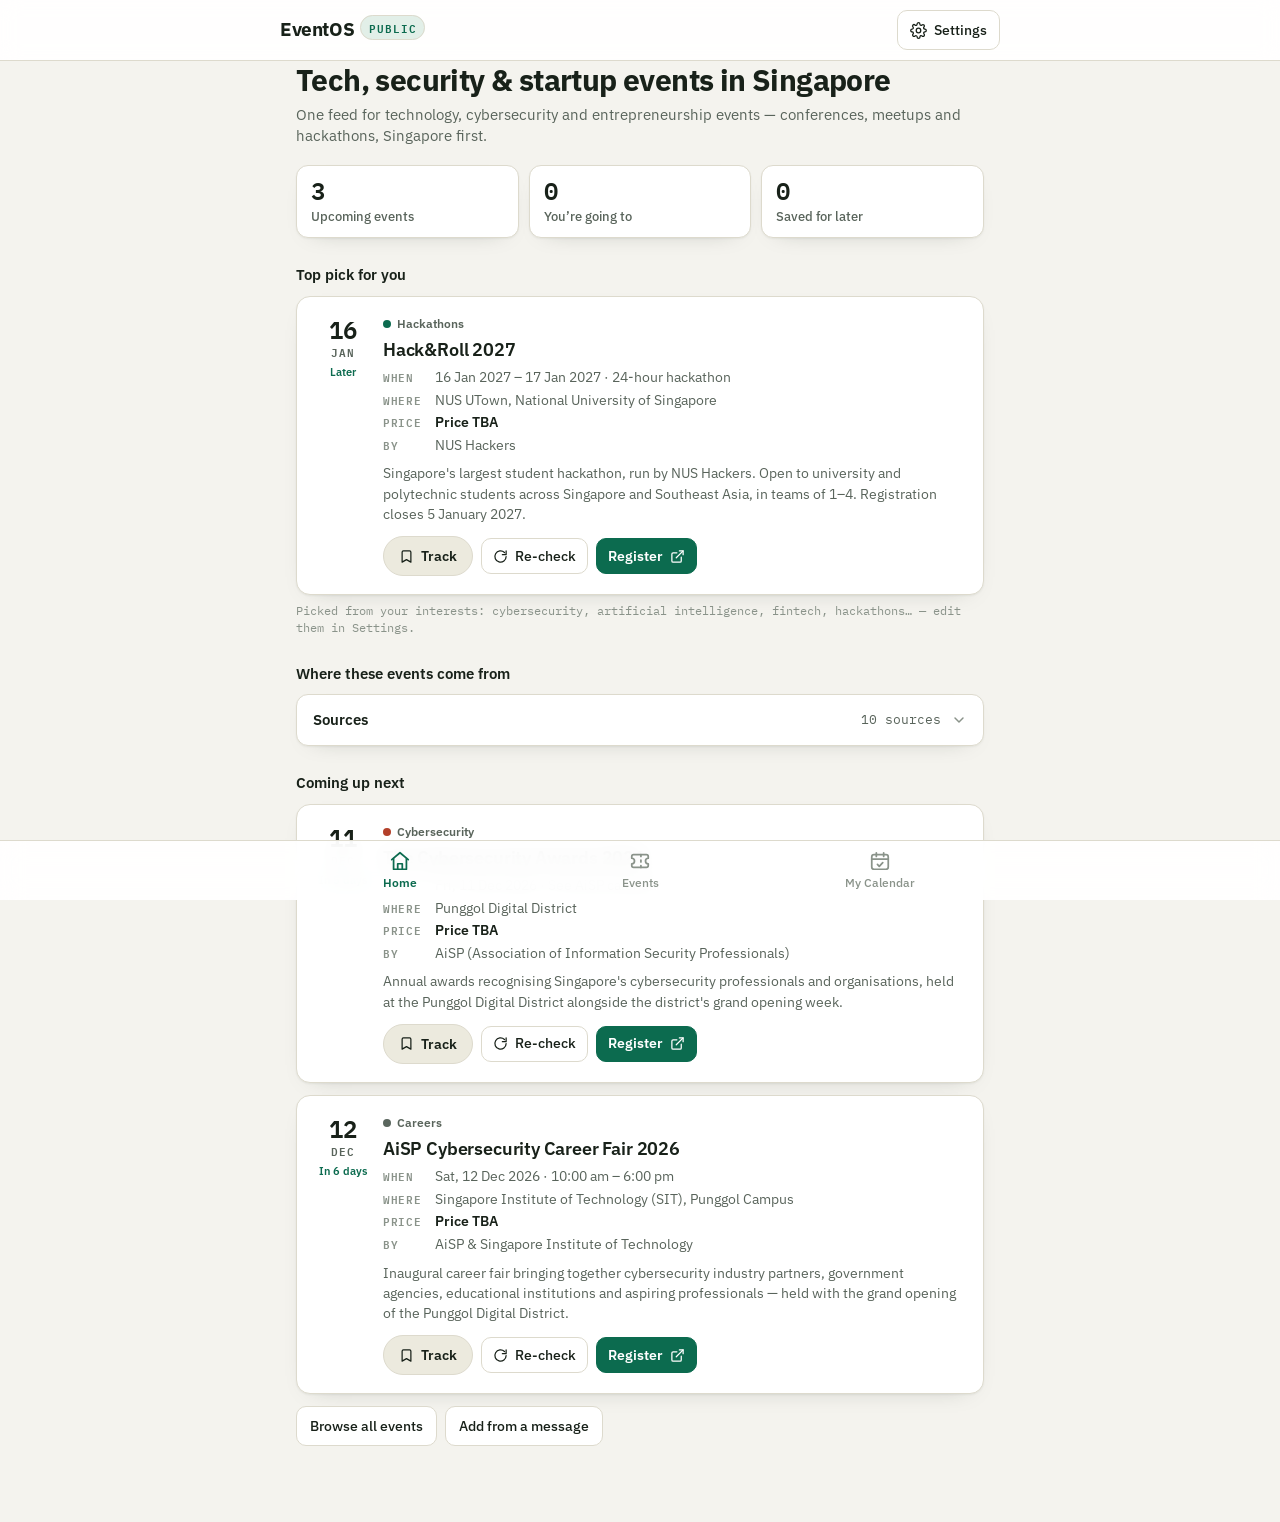
==== feed.html @ 9c5cc48b "Add public EventOS tool (feed.html) and link it from the landing page" ====
<!doctype html>
<html lang="en">
  <head>
    <meta charset="utf-8" />
    <meta name="viewport" content="width=device-width, initial-scale=1, viewport-fit=cover" />
    <meta name="color-scheme" content="light dark" />
    <link rel="icon" href="data:," />
    <title>EventOS Public</title>
    <link rel="preconnect" href="https://fonts.googleapis.com" />
    <link rel="preconnect" href="https://fonts.gstatic.com" crossorigin />
    <link href="https://fonts.googleapis.com/css2?family=IBM+Plex+Mono:wght@400;500;600&family=IBM+Plex+Sans:wght@400;500;600;700&display=swap" rel="stylesheet" />
    <style>
      :root {
        --bg: #f4f3ee;
        --surface: #ffffff;
        --surface-2: #eceade;
        --ink: #182119;
        --ink-2: #59645b;
        --ink-3: #8a938a;
        --line: #dddacd;
        --accent: #0c6b4f;
        --accent-strong: #09573f;
        --accent-soft: #e2efe8;
        --warn: #a03a24;
        --warn-soft: #f9e9e3;
        --ok: #0c6b4f;
        --shadow: 0 1px 2px rgba(24, 33, 25, 0.05), 0 8px 24px -18px rgba(24, 33, 25, 0.35);
        --nav-bg: rgba(255, 255, 255, 0.92);
        --cat-cyber: #b3402a;
        --cat-tech: #2e6482;
        --cat-fintech: #7a5c14;
        --cat-ai: #177e70;
        --cat-ent: #b45f06;
        --cat-hack: #0c6b4f;
        --cat-careers: #5a665e;
      }
      @media (prefers-color-scheme: dark) {
        :root {
          --bg: #0f130f;
          --surface: #171c17;
          --surface-2: #20261f;
          --ink: #e9ede6;
          --ink-2: #a4aea2;
          --ink-3: #77816f;
          --line: #2b332a;
          --accent: #3ec48f;
          --accent-strong: #63d3a5;
          --accent-soft: #173327;
          --warn: #e08a6d;
          --warn-soft: #38231b;
          --ok: #3ec48f;
          --shadow: 0 1px 2px rgba(0, 0, 0, 0.4), 0 8px 24px -18px rgba(0, 0, 0, 0.8);
          --nav-bg: rgba(18, 22, 18, 0.92);
          --cat-cyber: #e08a6d;
          --cat-tech: #7fb3cc;
          --cat-fintech: #d3ab4e;
          --cat-ai: #5cc4b2;
          --cat-ent: #e29a4e;
          --cat-hack: #3ec48f;
          --cat-careers: #a4aea2;
        }
      }
      * { box-sizing: border-box; }
      html { -webkit-text-size-adjust: 100%; scroll-padding-top: 76px; scroll-padding-bottom: 110px; }
      body {
        margin: 0;
        background: var(--bg);
        color: var(--ink);
        font-family: "IBM Plex Sans", -apple-system, BlinkMacSystemFont, "Segoe UI", sans-serif;
        font-size: 16px;
        line-height: 1.45;
        padding-bottom: calc(76px + env(safe-area-inset-bottom));
      }
      button { font: inherit; color: inherit; }
      a { color: var(--accent); }
      :focus-visible { outline: 2px solid var(--accent); outline-offset: 2px; border-radius: 4px; }

      .wrap { max-width: 720px; margin: 0 auto; padding: 0 16px; }

      /* ---------- Header ---------- */
      header.topbar {
        position: sticky; top: 0; z-index: 40;
        background: var(--nav-bg);
        backdrop-filter: blur(10px); -webkit-backdrop-filter: blur(10px);
        border-bottom: 1px solid var(--line);
      }
      .topbar-in { display: flex; align-items: center; gap: 10px; padding: 10px 0; }
      .brand { font-weight: 700; font-size: 19px; letter-spacing: -0.02em; }
      .brand .pub {
        font-family: "IBM Plex Mono", monospace; font-size: 10.5px; font-weight: 600;
        text-transform: uppercase; letter-spacing: 0.08em;
        color: var(--accent); background: var(--accent-soft);
        border: 1px solid var(--line); border-radius: 999px; padding: 2px 8px;
        vertical-align: 3px; margin-left: 6px;
      }
      .topbar .spacer { flex: 1; }
      .icon-btn {
        display: inline-flex; align-items: center; gap: 7px;
        background: var(--surface); border: 1px solid var(--line); border-radius: 10px;
        padding: 8px 12px; font-size: 14px; font-weight: 500; cursor: pointer; min-height: 40px;
      }
      .icon-btn svg { width: 17px; height: 17px; flex: none; }
      .icon-btn:active { background: var(--surface-2); }

      /* ---------- Views ---------- */
      main { padding-top: 18px; }
      .view { display: none; }
      .view.active { display: block; }
      h1.page-title { font-size: 26px; line-height: 1.15; letter-spacing: -0.02em; margin: 2px 0 6px; font-weight: 700; }
      .lede { color: var(--ink-2); margin: 0 0 18px; font-size: 15px; }
      h2.section-title { font-size: 15px; font-weight: 600; margin: 26px 0 10px; display: flex; align-items: baseline; gap: 8px; }
      h2.section-title .count { font-family: "IBM Plex Mono", monospace; font-size: 12px; color: var(--ink-3); font-weight: 500; }
      .snapshot-note { font-family: "IBM Plex Mono", monospace; font-size: 11.5px; color: var(--ink-3); }

      /* ---------- Stat row ---------- */
      .stats { display: grid; grid-template-columns: repeat(3, 1fr); gap: 10px; margin: 14px 0 4px; }
      .stat {
        background: var(--surface); border: 1px solid var(--line); border-radius: 12px;
        padding: 12px 14px; text-align: left; cursor: pointer; box-shadow: var(--shadow);
      }
      .stat .n { font-family: "IBM Plex Mono", monospace; font-size: 24px; font-weight: 600; line-height: 1; }
      .stat .l { font-size: 12.5px; color: var(--ink-2); margin-top: 5px; font-weight: 500; }
      .stat:active { background: var(--surface-2); }

      /* ---------- Sources bubble ---------- */
      .sources-card { background: var(--surface); border: 1px solid var(--line); border-radius: 12px; box-shadow: var(--shadow); overflow: hidden; }
      .sources-head {
        width: 100%; display: flex; align-items: center; gap: 10px; text-align: left;
        background: none; border: 0; padding: 14px 16px; cursor: pointer; min-height: 48px;
      }
      .sources-head .t { font-weight: 600; font-size: 15px; }
      .sources-head .s { color: var(--ink-2); font-size: 13px; margin-left: auto; font-family: "IBM Plex Mono", monospace; }
      .sources-head .chev { transition: transform 0.18s ease; color: var(--ink-3); display: inline-flex; }
      .sources-head .chev svg { width: 16px; height: 16px; }
      .sources-card.open .sources-head .chev { transform: rotate(180deg); }
      .sources-body { display: none; border-top: 1px solid var(--line); padding: 6px 16px 14px; }
      .sources-card.open .sources-body { display: block; }
      .source-row { display: flex; justify-content: space-between; gap: 12px; padding: 9px 0; border-bottom: 1px dashed var(--line); font-size: 14.5px; }
      .source-row:last-child { border-bottom: 0; }
      .source-row .what { color: var(--ink-2); font-size: 13px; text-align: right; }
      .source-row a { font-weight: 500; text-decoration: none; }
      .source-row a:hover { text-decoration: underline; }

      /* ---------- Search / filters ---------- */
      .search-box { position: relative; margin: 4px 0 12px; }
      .search-box svg { position: absolute; left: 13px; top: 50%; transform: translateY(-50%); width: 18px; height: 18px; color: var(--ink-3); pointer-events: none; }
      .search-box input {
        width: 100%; padding: 12px 40px 12px 40px; font: inherit; font-size: 16px;
        background: var(--surface); color: var(--ink);
        border: 1px solid var(--line); border-radius: 12px; box-shadow: var(--shadow);
      }
      .search-box input::placeholder { color: var(--ink-3); }
      .search-clear {
        position: absolute; right: 6px; top: 50%; transform: translateY(-50%);
        border: 0; background: var(--surface-2); border-radius: 999px; width: 30px; height: 30px;
        display: none; align-items: center; justify-content: center; cursor: pointer; color: var(--ink-2);
      }
      .search-clear svg { position: static; transform: none; width: 14px; height: 14px; color: inherit; }
      .search-clear.show { display: inline-flex; }

      .chips { display: flex; flex-wrap: wrap; gap: 8px; margin: 0 0 14px; }
      .chip {
        border: 1px solid var(--line); background: var(--surface); color: var(--ink-2);
        border-radius: 999px; padding: 7px 13px; font-size: 13.5px; font-weight: 500;
        cursor: pointer; min-height: 36px; display: inline-flex; align-items: center; gap: 7px;
      }
      .chip .dot { width: 8px; height: 8px; border-radius: 999px; background: var(--ink-3); flex: none; }
      .chip[aria-pressed="true"] { background: var(--ink); color: var(--bg); border-color: var(--ink); }
      .chip[aria-pressed="true"] .dot { background: var(--bg); }

      .tabs { display: flex; gap: 2px; background: var(--surface-2); border-radius: 11px; padding: 3px; margin: 0 0 14px; }
      .tabs button {
        flex: 1; border: 0; background: none; border-radius: 8px; padding: 9px 4px;
        font-size: 14px; font-weight: 500; color: var(--ink-2); cursor: pointer; min-height: 40px;
      }
      .tabs button[aria-selected="true"] { background: var(--surface); color: var(--ink); font-weight: 600; box-shadow: var(--shadow); }
      .results-line { font-size: 13.5px; color: var(--ink-2); margin: 0 2px 12px; min-height: 18px; }

      /* ---------- Event cards ---------- */
      .cards { display: flex; flex-direction: column; gap: 12px; }
      .card {
        background: var(--surface); border: 1px solid var(--line); border-radius: 14px;
        box-shadow: var(--shadow); padding: 16px; display: flex; gap: 14px;
      }
      .card.archived { opacity: 0.72; }
      .date-block { flex: none; width: 52px; text-align: center; padding-top: 2px; }
      .date-block .d { font-family: "IBM Plex Mono", monospace; font-size: 24px; font-weight: 600; line-height: 1; }
      .date-block .m { font-family: "IBM Plex Mono", monospace; font-size: 11px; font-weight: 600; text-transform: uppercase; letter-spacing: 0.1em; color: var(--ink-2); margin-top: 3px; }
      .date-block .rel { font-size: 11px; color: var(--accent); font-weight: 600; margin-top: 6px; line-height: 1.25; }
      .card.archived .date-block .rel { color: var(--ink-3); }
      .card-main { flex: 1; min-width: 0; }
      .card-top { display: flex; flex-wrap: wrap; gap: 6px; align-items: center; margin-bottom: 7px; }
      .cat-tag { display: inline-flex; align-items: center; gap: 6px; font-size: 12px; font-weight: 600; color: var(--ink-2); }
      .cat-tag .dot { width: 8px; height: 8px; border-radius: 999px; flex: none; }
      .flag {
        font-family: "IBM Plex Mono", monospace; font-size: 10.5px; font-weight: 600;
        text-transform: uppercase; letter-spacing: 0.06em; border-radius: 999px; padding: 2.5px 8px;
        background: var(--surface-2); color: var(--ink-2); border: 1px solid var(--line);
      }
      .flag.warn { background: var(--warn-soft); color: var(--warn); border-color: transparent; }
      .flag.ok { background: var(--accent-soft); color: var(--accent); border-color: transparent; }
      .card h3 { font-size: 17.5px; line-height: 1.25; margin: 0 0 7px; font-weight: 600; letter-spacing: -0.01em; }
      .meta { display: flex; flex-direction: column; gap: 3px; margin-bottom: 8px; }
      .meta .row { display: flex; gap: 8px; font-size: 13.5px; color: var(--ink-2); align-items: baseline; }
      .meta .k { font-family: "IBM Plex Mono", monospace; font-size: 10.5px; font-weight: 600; text-transform: uppercase; letter-spacing: 0.07em; color: var(--ink-3); flex: none; width: 44px; }
      .meta .price { color: var(--ink); font-weight: 600; }
      .card .desc { font-size: 14px; color: var(--ink-2); margin: 0 0 12px; display: -webkit-box; -webkit-line-clamp: 3; -webkit-box-orient: vertical; overflow: hidden; }
      .card-actions { display: flex; flex-wrap: wrap; gap: 8px; align-items: center; }
      .btn {
        display: inline-flex; align-items: center; gap: 7px; min-height: 40px;
        border-radius: 10px; border: 1px solid var(--line); background: var(--surface);
        padding: 8px 13px; font-size: 14px; font-weight: 500; cursor: pointer; text-decoration: none; color: var(--ink);
      }
      .btn svg { width: 15px; height: 15px; flex: none; }
      .btn:active { background: var(--surface-2); }
      .btn.primary { background: var(--accent); border-color: var(--accent); color: #fff; font-weight: 600; }
      @media (prefers-color-scheme: dark) { .btn.primary { color: #0b1512; } }
      .btn.primary:active { background: var(--accent-strong); }
      .btn.small { min-height: 36px; padding: 6px 11px; font-size: 13.5px; }
      .btn[disabled] { opacity: 0.55; cursor: default; }
      .link-inert { font-size: 13.5px; color: var(--warn); font-weight: 500; display: inline-flex; align-items: center; gap: 6px; min-height: 40px; }
      .check-note { font-size: 12.5px; color: var(--ink-2); margin-top: 9px; display: none; }
      .check-note.show { display: block; }
      .check-note.bad { color: var(--warn); }

      /* Track bubble */
      .track-wrap { position: relative; }
      .track-btn {
        position: relative; overflow: hidden;
        display: inline-flex; align-items: center; gap: 7px; min-height: 40px;
        border-radius: 999px; border: 1px solid var(--line); background: var(--surface-2);
        padding: 8px 15px; font-size: 14px; font-weight: 600; cursor: pointer; color: var(--ink);
        -webkit-user-select: none; user-select: none; -webkit-touch-callout: none; touch-action: manipulation;
      }
      .track-btn .fill { position: absolute; inset: 0; width: 0%; background: var(--accent-soft); pointer-events: none; }
      .track-btn .lbl { position: relative; display: inline-flex; align-items: center; gap: 7px; }
      .track-btn .lbl svg { width: 15px; height: 15px; }
      .track-btn.set { background: var(--accent); border-color: var(--accent); color: #fff; }
      @media (prefers-color-scheme: dark) { .track-btn.set { color: #0b1512; } }
      .track-btn.set .fill { background: transparent; }
      .track-opts {
        display: none; gap: 6px; flex-wrap: wrap; margin-top: 9px;
        background: var(--surface-2); border: 1px solid var(--line); border-radius: 12px; padding: 9px;
      }
      .track-opts.open { display: flex; }
      .track-opts .hint { width: 100%; font-size: 12px; color: var(--ink-2); margin: 0 2px 2px; }
      .track-opt {
        flex: 1; min-width: 92px; min-height: 42px; border-radius: 9px; cursor: pointer;
        border: 1px solid var(--line); background: var(--surface); font-weight: 600; font-size: 14px;
        position: relative; overflow: hidden; -webkit-user-select: none; user-select: none; touch-action: manipulation;
      }
      .track-opt .fill { position: absolute; inset: 0; width: 0%; background: var(--accent-soft); pointer-events: none; }
      .track-opt .lbl { position: relative; }
      .track-opt[aria-pressed="true"] { background: var(--accent); border-color: var(--accent); color: #fff; }
      @media (prefers-color-scheme: dark) { .track-opt[aria-pressed="true"] { color: #0b1512; } }
      .track-opt.clear { flex: 0 0 auto; min-width: 0; padding: 0 12px; font-weight: 500; color: var(--ink-2); }

      /* ---------- Panels (add / settings) ---------- */
      .panel { background: var(--surface); border: 1px solid var(--line); border-radius: 14px; box-shadow: var(--shadow); padding: 18px 16px; margin-bottom: 14px; }
      .panel h2 { font-size: 17px; margin: 0 0 6px; font-weight: 600; letter-spacing: -0.01em; }
      .panel p { font-size: 14px; color: var(--ink-2); margin: 0 0 12px; }
      .panel label.f-label { display: block; font-size: 13px; font-weight: 600; margin: 14px 0 6px; }
      .panel label.f-label:first-of-type { margin-top: 4px; }
      textarea, input[type="text"], input[type="password"] {
        width: 100%; font: inherit; font-size: 16px; color: var(--ink);
        background: var(--bg); border: 1px solid var(--line); border-radius: 10px; padding: 11px 12px;
      }
      textarea { min-height: 110px; resize: vertical; line-height: 1.45; }
      .char-count { font-family: "IBM Plex Mono", monospace; font-size: 11.5px; color: var(--ink-3); text-align: right; margin-top: 5px; }
      .btn-row { display: flex; flex-wrap: wrap; gap: 8px; margin-top: 12px; }
      .status-line { font-size: 14px; margin-top: 12px; min-height: 20px; }
      .status-line.ok { color: var(--ok); font-weight: 500; }
      .status-line.bad { color: var(--warn); font-weight: 500; }
      .key-status {
        display: flex; align-items: center; gap: 9px; background: var(--surface-2);
        border: 1px solid var(--line); border-radius: 10px; padding: 10px 12px; font-size: 14px; font-weight: 500;
      }
      .key-status .dot { width: 9px; height: 9px; border-radius: 999px; background: var(--ink-3); flex: none; }
      .key-status.on .dot { background: var(--accent); }
      .key-status .mono { font-family: "IBM Plex Mono", monospace; font-size: 13px; }
      .usage { font-family: "IBM Plex Mono", monospace; font-size: 12.5px; color: var(--ink-2); margin-top: 10px; }
      .usage .bar { height: 6px; background: var(--surface-2); border-radius: 999px; overflow: hidden; margin-top: 6px; border: 1px solid var(--line); }
      .usage .bar i { display: block; height: 100%; background: var(--accent); width: 0%; }
      .fineprint { font-size: 12.5px; color: var(--ink-3); margin-top: 10px; }

      .interest-chips { display: flex; flex-wrap: wrap; gap: 8px; margin: 4px 0 10px; }
      .interest-chip {
        display: inline-flex; align-items: center; gap: 7px; background: var(--accent-soft);
        border: 1px solid var(--line); color: var(--ink); border-radius: 999px; padding: 6px 8px 6px 13px;
        font-size: 13.5px; font-weight: 500; min-height: 34px;
      }
      .interest-chip button {
        border: 0; background: var(--surface); border-radius: 999px; width: 22px; height: 22px;
        display: inline-flex; align-items: center; justify-content: center; cursor: pointer; color: var(--ink-2); font-size: 14px; line-height: 1;
      }
      .interest-add { display: flex; gap: 8px; }
      .interest-add input { flex: 1; }
      .empty { text-align: center; padding: 34px 18px; color: var(--ink-2); }
      .empty .big { font-size: 16px; font-weight: 600; color: var(--ink); margin-bottom: 5px; }
      .empty p { margin: 0; font-size: 14px; }

      .cal-group { font-family: "IBM Plex Mono", monospace; font-size: 12px; font-weight: 600; text-transform: uppercase; letter-spacing: 0.08em; color: var(--ink-2); margin: 20px 0 10px; }
      .cal-group:first-of-type { margin-top: 6px; }

      .arch-toggle {
        width: 100%; margin-top: 18px; display: flex; align-items: center; gap: 10px;
        background: none; border: 1px dashed var(--line); border-radius: 12px; padding: 13px 16px;
        cursor: pointer; font-weight: 600; font-size: 14.5px; color: var(--ink-2); min-height: 48px;
      }
      .arch-toggle .s { margin-left: auto; font-family: "IBM Plex Mono", monospace; font-size: 12px; }
      .arch-toggle .chev { display: inline-flex; transition: transform 0.18s ease; }
      .arch-toggle .chev svg { width: 16px; height: 16px; }
      .arch-toggle.open .chev { transform: rotate(180deg); }
      #archived-list { margin-top: 12px; }

      /* ---------- Bottom nav ---------- */
      nav.bottomnav {
        position: fixed; left: 0; right: 0; bottom: 0; z-index: 50;
        background: var(--nav-bg); backdrop-filter: blur(12px); -webkit-backdrop-filter: blur(12px);
        border-top: 1px solid var(--line); padding-bottom: env(safe-area-inset-bottom);
      }
      .bottomnav-in { max-width: 720px; margin: 0 auto; display: flex; }
      .nav-item {
        flex: 1; border: 0; background: none; cursor: pointer; position: relative;
        display: flex; flex-direction: column; align-items: center; gap: 3px;
        padding: 9px 4px 8px; font-size: 11.5px; font-weight: 500; color: var(--ink-3); min-height: 58px;
      }
      .nav-item svg { width: 22px; height: 22px; }
      .nav-item[aria-current="page"] { color: var(--accent); font-weight: 600; }
      .nav-badge {
        position: absolute; top: 5px; left: calc(50% + 3px);
        background: var(--accent); color: #fff; font-family: "IBM Plex Mono", monospace;
        font-size: 10.5px; font-weight: 600; border-radius: 999px; min-width: 19px; height: 19px;
        display: none; align-items: center; justify-content: center; padding: 0 5px;
      }
      @media (prefers-color-scheme: dark) { .nav-badge { color: #0b1512; } }
      .nav-badge.show { display: inline-flex; }

      @media (max-width: 639px) {
        main { padding-top: 10px; }
        .lede { margin-bottom: 12px; }
        .stats { margin-top: 10px; }
        .stat { padding: 10px 12px; }
        h2.section-title { margin-top: 20px; }
      }
      @media (min-width: 640px) {
        h1.page-title { font-size: 30px; }
        .card { padding: 18px 20px; }
      }
      @media (prefers-reduced-motion: reduce) {
        * { transition: none !important; animation: none !important; }
      }
    </style>
  </head>
  <body>
    <header class="topbar">
      <div class="wrap topbar-in">
        <div class="brand">EventOS<span class="pub">Public</span></div>
        <div class="spacer"></div>
        <button class="icon-btn" id="settings-btn" type="button" aria-label="Open settings">
          <svg viewBox="0 0 24 24" fill="none" stroke="currentColor" stroke-width="1.8" stroke-linecap="round" stroke-linejoin="round" aria-hidden="true"><circle cx="12" cy="12" r="3.2"/><path d="M19.4 15a1.65 1.65 0 0 0 .33 1.82l.06.06a2 2 0 1 1-2.83 2.83l-.06-.06a1.65 1.65 0 0 0-1.82-.33 1.65 1.65 0 0 0-1 1.51V21a2 2 0 1 1-4 0v-.09A1.65 1.65 0 0 0 9 19.4a1.65 1.65 0 0 0-1.82.33l-.06.06a2 2 0 1 1-2.83-2.83l.06-.06a1.65 1.65 0 0 0 .33-1.82 1.65 1.65 0 0 0-1.51-1H3a2 2 0 1 1 0-4h.09A1.65 1.65 0 0 0 4.6 9a1.65 1.65 0 0 0-.33-1.82l-.06-.06a2 2 0 1 1 2.83-2.83l.06.06a1.65 1.65 0 0 0 1.82.33H9a1.65 1.65 0 0 0 1-1.51V3a2 2 0 1 1 4 0v.09a1.65 1.65 0 0 0 1 1.51 1.65 1.65 0 0 0 1.82-.33l.06-.06a2 2 0 1 1 2.83 2.83l-.06.06a1.65 1.65 0 0 0-.33 1.82V9a1.65 1.65 0 0 0 1.51 1H21a2 2 0 1 1 0 4h-.09a1.65 1.65 0 0 0-1.51 1z"/></svg>
          <span>Settings</span>
        </button>
      </div>
    </header>

    <main class="wrap">
      <!-- ============ HOME ============ -->
      <section class="view" id="view-home" aria-label="Home">
        <h1 class="page-title">Tech, security &amp; startup events in Singapore</h1>
        <p class="lede">One feed for technology, cybersecurity and entrepreneurship events — conferences, meetups and hackathons, Singapore first.</p>

        <div class="stats">
          <button class="stat" type="button" data-goto="events">
            <div class="n" id="stat-upcoming">0</div>
            <div class="l">Upcoming events</div>
          </button>
          <button class="stat" type="button" data-goto="calendar">
            <div class="n" id="stat-going">0</div>
            <div class="l">You&rsquo;re going to</div>
          </button>
          <button class="stat" type="button" data-goto="saved">
            <div class="n" id="stat-saved">0</div>
            <div class="l">Saved for later</div>
          </button>
        </div>

        <h2 class="section-title">Top pick for you</h2>
        <div id="top-pick"></div>

        <h2 class="section-title">Where these events come from</h2>
        <div class="sources-card" id="sources-card">
          <button class="sources-head" type="button" id="sources-toggle" aria-expanded="false">
            <span class="t">Sources</span>
            <span class="s" id="sources-count"></span>
            <span class="chev"><svg viewBox="0 0 24 24" fill="none" stroke="currentColor" stroke-width="2.2" stroke-linecap="round" stroke-linejoin="round" aria-hidden="true"><path d="m6 9 6 6 6-6"/></svg></span>
          </button>
          <div class="sources-body" id="sources-body"></div>
        </div>

        <h2 class="section-title">Coming up next</h2>
        <div class="cards" id="home-next"></div>
        <div class="btn-row">
          <button class="btn" type="button" data-goto="events">Browse all events</button>
          <button class="btn" type="button" data-goto="add">Add from a message</button>
        </div>
      </section>

      <!-- ============ EVENTS ============ -->
      <section class="view" id="view-events" aria-label="Events">
        <h1 class="page-title">Events</h1>
        <p class="lede" style="margin-bottom:12px;">Singapore by default. <span class="snapshot-note">Starter list checked 8 Nov 2026 — use Re-check on a card to verify a link.</span></p>

        <div class="search-box">
          <svg viewBox="0 0 24 24" fill="none" stroke="currentColor" stroke-width="2" stroke-linecap="round" aria-hidden="true"><circle cx="11" cy="11" r="7"/><path d="m21 21-4.3-4.3"/></svg>
          <input type="text" id="search-input" placeholder="Search events, venues, topics…" autocomplete="off" autocapitalize="off" spellcheck="false" maxlength="120" aria-label="Search events" />
          <button class="search-clear" id="search-clear" type="button" aria-label="Clear search">
            <svg viewBox="0 0 24 24" fill="none" stroke="currentColor" stroke-width="2.4" stroke-linecap="round" aria-hidden="true"><path d="M18 6 6 18M6 6l12 12"/></svg>
          </button>
        </div>

        <div class="chips" id="category-chips" role="group" aria-label="Filter by category"></div>

        <div class="tabs" role="tablist" aria-label="Event views">
          <button type="button" role="tab" data-tab="foryou">For You</button>
          <button type="button" role="tab" data-tab="upcoming">Upcoming</button>
          <button type="button" role="tab" data-tab="saved">Saved</button>
          <button type="button" role="tab" data-tab="tracking">Tracking</button>
        </div>

        <p class="results-line" id="results-line" role="status"></p>
        <div class="cards" id="events-list"></div>
        <div id="events-empty"></div>

        <button class="arch-toggle" type="button" id="arch-toggle" aria-expanded="false">
          <span>Archived</span>
          <span class="s" id="arch-count"></span>
          <span class="chev"><svg viewBox="0 0 24 24" fill="none" stroke="currentColor" stroke-width="2.2" stroke-linecap="round" stroke-linejoin="round" aria-hidden="true"><path d="m6 9 6 6 6-6"/></svg></span>
        </button>
        <div class="cards" id="archived-list" hidden></div>

        <h2 class="section-title" id="add-anchor">Add from a message</h2>
        <div class="panel" id="add-panel">
          <p>Paste a Telegram, WhatsApp or newsletter announcement and EventOS will pull out the event — title, date, venue, price and sign-up link.</p>
          <label class="f-label" for="paste-box">Announcement text</label>
          <textarea id="paste-box" maxlength="8000" placeholder="Paste the announcement here…"></textarea>
          <div class="char-count"><span id="paste-count">0</span> / 8,000</div>
          <div class="btn-row">
            <button class="btn primary" type="button" id="extract-btn">Extract event</button>
          </div>
          <div class="status-line" id="extract-status" role="status"></div>
        </div>
      </section>

      <!-- ============ CALENDAR ============ -->
      <section class="view" id="view-calendar" aria-label="My Calendar">
        <h1 class="page-title">My Calendar</h1>
        <p class="lede">Events you&rsquo;ve marked <strong>Going</strong>, in date order.</p>
        <div id="calendar-list"></div>
      </section>

      <!-- ============ SETTINGS ============ -->
      <section class="view" id="view-settings" aria-label="Settings">
        <h1 class="page-title">Settings</h1>
        <p class="lede">Your own Gemini key powers extraction. Everything here stays in this browser, on this device.</p>

        <div class="panel" id="key-panel">
          <h2>Your Gemini API key</h2>
          <p>Add-from-a-message sends the pasted announcement straight from your browser to Google&rsquo;s Gemini API using your key. The key is stored only in this browser and is never sent to any EventOS server — there isn&rsquo;t one. Don&rsquo;t have a key? <a href="https://aistudio.google.com/apikey" target="_blank" rel="noopener noreferrer">Get a free key from Google AI Studio</a> — the free tier needs no card and no billing account.</p>
          <div class="key-status" id="key-status"><span class="dot"></span><span id="key-status-text">No key saved</span></div>
          <label class="f-label" for="key-input">Gemini API key</label>
          <input type="password" id="key-input" placeholder="Paste your key…" autocomplete="off" autocapitalize="off" spellcheck="false" />
          <div class="btn-row">
            <button class="btn" type="button" id="key-toggle">Show</button>
            <button class="btn primary" type="button" id="key-save">Save key</button>
            <button class="btn" type="button" id="key-test">Test</button>
            <button class="btn" type="button" id="key-delete">Delete</button>
          </div>
          <div class="status-line" id="key-msg" role="status"></div>
          <div class="usage">
            <span id="usage-text">Gemini calls today: 0 / 200</span>
            <div class="bar"><i id="usage-bar"></i></div>
            <div class="fineprint">Free-tier guardrails: at most 10 calls a minute and 200 a day; extraction pauses for the day at 160 calls so you stay well inside the free tier.</div>
          </div>
        </div>

        <div class="panel">
          <h2>Your interests</h2>
          <p>These steer the <strong>For You</strong> ranking and the Top Pick on Home. Add topics you care about; remove ones you don&rsquo;t.</p>
          <div class="interest-chips" id="interest-chips"></div>
          <div class="interest-add">
            <input type="text" id="interest-input" placeholder="Add an interest — e.g. zero trust" maxlength="40" aria-label="Add an interest" />
            <button class="btn" type="button" id="interest-add-btn">Add</button>
          </div>
          <div class="status-line" id="interest-msg" role="status"></div>
        </div>
      </section>
    </main>

    <nav class="bottomnav" aria-label="Main">
      <div class="bottomnav-in">
        <button class="nav-item" type="button" data-nav="home">
          <svg viewBox="0 0 24 24" fill="none" stroke="currentColor" stroke-width="1.9" stroke-linecap="round" stroke-linejoin="round" aria-hidden="true"><path d="m3 10.5 9-7.5 9 7.5"/><path d="M5 9.5V21h14V9.5"/><path d="M9.5 21v-6h5v6"/></svg>
          <span>Home</span>
        </button>
        <button class="nav-item" type="button" data-nav="events">
          <svg viewBox="0 0 24 24" fill="none" stroke="currentColor" stroke-width="1.9" stroke-linecap="round" stroke-linejoin="round" aria-hidden="true"><path d="M3 9V7a2 2 0 0 1 2-2h14a2 2 0 0 1 2 2v2a3 3 0 0 0 0 6v2a2 2 0 0 1-2 2H5a2 2 0 0 1-2-2v-2a3 3 0 0 0 0-6z"/><path d="M13 5v2M13 11v2M13 17v2"/></svg>
          <span>Events</span>
        </button>
        <button class="nav-item" type="button" data-nav="calendar">
          <svg viewBox="0 0 24 24" fill="none" stroke="currentColor" stroke-width="1.9" stroke-linecap="round" stroke-linejoin="round" aria-hidden="true"><rect x="3" y="5" width="18" height="16" rx="2.5"/><path d="M3 10h18M8 3v4M16 3v4"/><path d="m9.2 15.8 2 2 3.8-4"/></svg>
          <span>My Calendar</span>
          <span class="nav-badge" id="going-badge">0</span>
        </button>
      </div>
    </nav>

    <script>
      "use strict";

      /* ================= Data: starter catalogue (snapshot, checked 8 Nov 2026) ================= */
      var EVENTS = [
        {
          id: "cybersg-innovation-day-2026",
          title: "CyberSG Innovation Day 2026",
          category: "Cybersecurity",
          tags: ["cybersecurity", "innovation", "startups", "government"],
          start: "2026-11-10", end: "2026-11-10", timeLabel: "2:00 pm – 4:00 pm",
          venue: "Suntec Singapore Convention & Exhibition Centre, Nicoll Rooms 1–3",
          city: "Singapore",
          price: "Price TBA",
          organiser: "Cyber Security Agency of Singapore (CSA)",
          url: "https://www.csa.gov.sg/news-events/events/cybersg-innovation-day-2026/",
          source: "CSA",
          desc: "Researchers, cybersecurity solution providers and enterprise users explore emerging cyber technologies, funding opportunities and collaborations. Includes the launch of CyberCall 2026 and a cybersecurity innovation exhibition."
        },
        {
          id: "idc-ai-data-summit-2026",
          title: "IDC AI & Data Summit ASEAN 2026",
          category: "AI & Data",
          tags: ["artificial intelligence", "ai", "data", "enterprise", "technology"],
          start: "2026-11-12", end: "2026-11-12", timeLabel: "Full day",
          venue: "Singapore",
          city: "Singapore",
          price: "Price TBA",
          organiser: "IDC",
          url: "https://infosec-conferences.com/country/singapore/",
          source: "IDC",
          desc: "Enterprise summit on agentic AI systems that are autonomous, secure and scalable — plus data governance, model governance and responsible AI frameworks. Aimed at CIOs, CDOs, CISOs and IT directors."
        },
        {
          id: "sg-india-hackathon-2026",
          title: "Singapore–India Hackathon 2026",
          category: "Hackathons",
          tags: ["hackathon", "students", "fintech", "entrepreneurship", "artificial intelligence"],
          start: "2026-11-15", end: "2026-11-17", timeLabel: "36 hours of building",
          venue: "Singapore Management University (SMU)",
          city: "Singapore",
          price: "Price TBA",
          organiser: "SMU Institute for Innovation & Entrepreneurship, TiE Singapore, AICTE",
          url: "https://devhunt.org/hackathons",
          source: "DevHunt listing",
          desc: "About 120 selected students from Singapore and India form mixed cross-border teams to solve industry problems in fintech, climate and social innovation over three days at SMU."
        },
        {
          id: "sff-2026",
          title: "Singapore FinTech Festival 2026",
          category: "Fintech",
          tags: ["fintech", "entrepreneurship", "startups", "technology", "payments", "artificial intelligence"],
          start: "2026-11-18", end: "2026-11-20", timeLabel: "From 7:30 am daily",
          venue: "Singapore EXPO, Halls 1–6",
          city: "Singapore",
          price: "S$1,500 – S$6,000",
          organiser: "Monetary Authority of Singapore (MAS) & GFTN",
          url: "https://www.fintechfestival.sg/why-attend",
          source: "Singapore FinTech Festival",
          desc: "The world's largest fintech gathering: policymakers, financial institutions, founders and investors across five themes — technology, geoeconomics, capital, talent and policy. Complimentary passes for governments, regulators, academics, students and non-profits; Delegate Pass S$1,500, Executive Pass S$6,000."
        },
        {
          id: "cyber-revolution-summit-2026",
          title: "Cyber Revolution Summit: Singapore 2026",
          category: "Cybersecurity",
          tags: ["cybersecurity", "zero trust", "threat intelligence", "ciso"],
          start: "2026-11-24", end: "2026-11-24", timeLabel: "9:00 am – 5:00 pm",
          venue: "Orchard Hotel Singapore",
          city: "Singapore",
          price: "Price TBA",
          organiser: "TraiCon Events",
          url: "https://www.eventbrite.com/e/cyber-revolution-summit-singapore-tickets-2003275546085",
          linkStatus: "removed",
          source: "Eventbrite",
          desc: "Regional cybersecurity summit on infrastructure protection, threat intelligence and digital trust across Southeast Asia, for CISOs, CTOs and senior security leaders. Heads-up: the Eventbrite sign-up page was reported removed on 8 Nov 2026 — check the organiser's site before planning around it."
        },
        {
          id: "sans-december-singapore-2026",
          title: "SANS December Singapore 2026",
          category: "Cybersecurity",
          tags: ["cybersecurity", "training", "certification", "incident response"],
          start: "2026-11-30", end: "2026-12-05", timeLabel: "Courses from 8:30 am",
          venue: "Grand Copthorne Waterfront Hotel (also virtual)",
          city: "Singapore",
          price: "Price TBA",
          organiser: "SANS Institute",
          url: "https://www.sans.org/cyber-security-training-events/december-singapore-2026",
          source: "SANS Institute",
          desc: "A week of hands-on cybersecurity training with SANS instructors, in person in Singapore and live online. Courses align with GIAC certifications; the December run includes ICS515: ICS Visibility, Detection, and Response."
        },
        {
          id: "dicyfor-singapore-2026",
          title: "Dicyfor Security Summit Singapore 2026",
          category: "Cybersecurity",
          tags: ["cybersecurity", "artificial intelligence", "ai security", "risk"],
          start: "2026-12-03", end: "2026-12-03", timeLabel: "Full day",
          venue: "voco Orchard Singapore",
          city: "Singapore",
          price: "Price TBA",
          organiser: "Dicyfor",
          url: "https://www.dicyfor.com/singapore2026",
          source: "Dicyfor",
          desc: "Third-edition security summit themed “From Policy to Practice: AI & Cybersecurity That Works” — for security practitioners and risk leaders working on AI security and cyber risk management."
        },
        {
          id: "cybersecurity-awards-2026",
          title: "The Cybersecurity Awards 2026",
          category: "Cybersecurity",
          tags: ["cybersecurity", "awards", "community"],
          start: "2026-12-11", end: "2026-12-11", timeLabel: "See AiSP calendar",
          venue: "Punggol Digital District",
          city: "Singapore",
          price: "Price TBA",
          organiser: "AiSP (Association of Information Security Professionals)",
          url: "https://www.aisp.sg/events_2026.html",
          source: "AiSP",
          desc: "Annual awards recognising Singapore's cybersecurity professionals and organisations, held at the Punggol Digital District alongside the district's grand opening week."
        },
        {
          id: "aisp-career-fair-2026",
          title: "AiSP Cybersecurity Career Fair 2026",
          category: "Careers",
          tags: ["cybersecurity", "careers", "jobs", "students"],
          start: "2026-12-12", end: "2026-12-12", timeLabel: "10:00 am – 6:00 pm",
          venue: "Singapore Institute of Technology (SIT), Punggol Campus",
          city: "Singapore",
          price: "Price TBA",
          organiser: "AiSP & Singapore Institute of Technology",
          url: "https://www.aisp.sg/cybercareerfair2026.html",
          source: "AiSP",
          desc: "Inaugural career fair bringing together cybersecurity industry partners, government agencies, educational institutions and aspiring professionals — held with the grand opening of the Punggol Digital District."
        },
        {
          id: "hacknroll-2027",
          title: "Hack&Roll 2027",
          category: "Hackathons",
          tags: ["hackathon", "students", "building", "entrepreneurship"],
          start: "2027-01-16", end: "2027-01-17", timeLabel: "24-hour hackathon",
          venue: "NUS UTown, National University of Singapore",
          city: "Singapore",
          price: "Price TBA",
          organiser: "NUS Hackers",
          url: "https://senior.skollar.club/competitions/singapore-nus-hack-and-roll",
          source: "Skollar listing",
          desc: "Singapore's largest student hackathon, run by NUS Hackers. Open to university and polytechnic students across Singapore and Southeast Asia, in teams of 1–4. Registration closes 5 January 2027."
        },
        {
          id: "ot-solutions-day-2026",
          title: "OT Solutions Day 2026: Preparing for CCoP 2026",
          category: "Cybersecurity",
          tags: ["cybersecurity", "operational technology", "critical infrastructure"],
          start: "2026-11-05", end: "2026-11-05", timeLabel: "See AiSP calendar",
          venue: "Fraser House, Bugis Junction",
          city: "Singapore",
          price: "Price TBA",
          organiser: "AiSP-supported event",
          url: "https://www.aisp.sg/events_2026.html",
          source: "AiSP",
          desc: "A focused day on operational-technology security and readiness for Singapore's Cybersecurity Code of Practice (CCoP) 2026 for critical information infrastructure."
        },
        {
          id: "sincon-2026",
          title: "SINCON 2026 Conference",
          category: "Cybersecurity",
          tags: ["cybersecurity", "conference", "community"],
          start: "2026-10-15", end: "2026-10-16", timeLabel: "Two days",
          venue: "voco Orchard Singapore",
          city: "Singapore",
          price: "Price TBA",
          organiser: "InfoSec Community Singapore",
          url: "https://www.aisp.sg/events_2026.html",
          source: "AiSP calendar",
          desc: "Singapore's community-driven infosec conference — two days of talks, workshops and villages from the local security community."
        }
      ];

      var SOURCES = [
        { name: "Luma", what: "Tech meetups & community events", url: null },
        { name: "Eventbrite", what: "Conferences & summits", url: null },
        { name: "Discover NYC", what: "Youth careers & events (NYC Singapore)", url: "https://discover.nyc.gov.sg/" },
        { name: "Lantern by Hackami", what: "N0H4TS & partner events, in-app sign-up", url: null },
        { name: "@hackathonsinsg", what: "Telegram — Singapore hackathons", url: "https://t.me/hackathonsinsg" },
        { name: "@NYCDiscover", what: "Telegram — National Youth Council", url: "https://t.me/NYCDiscover" },
        { name: "@YouthCorpsSG", what: "Telegram — Youth Corps Singapore", url: "https://t.me/YouthCorpsSG" },
        { name: "@ycdivolunteerschannel", what: "Telegram — YCD volunteers", url: "https://t.me/ycdivolunteerschannel" },
        { name: "@changisimei", what: "Telegram — community events", url: "https://t.me/changisimei" },
        { name: "Organiser sites", what: "CSA, AiSP, SANS, MAS & others", url: null }
      ];

      var CATEGORIES = ["All", "Technology", "Cybersecurity", "Fintech", "AI & Data", "Entrepreneurship", "Hackathons", "Careers"];
      var CAT_COLORS = {
        "Cybersecurity": "var(--cat-cyber)", "Technology": "var(--cat-tech)", "Fintech": "var(--cat-fintech)",
        "AI & Data": "var(--cat-ai)", "Entrepreneurship": "var(--cat-ent)", "Hackathons": "var(--cat-hack)",
        "Careers": "var(--cat-careers)"
      };
      var TRACK_LABELS = { saved: "Saved", interested: "Interested", going: "Going" };

      /* ================= State (this session only; nothing leaves the browser) ================= */
      var state = {
        view: "home",
        tab: "foryou",
        category: "All",
        query: "",
        track: {},        // eventId -> "saved" | "interested" | "going"
        checks: {},       // eventId -> { kind, text, bad }
        interests: ["cybersecurity", "artificial intelligence", "fintech", "hackathons", "entrepreneurship", "startups"],
        added: [],        // events extracted by this visitor, this session
        sourcesOpen: false,
        archivedOpen: false,
        openTrackFor: null
      };

      function allEvents() { return state.added.concat(EVENTS); }
      function byId(id) {
        var list = allEvents();
        for (var i = 0; i < list.length; i++) if (list[i].id === id) return list[i];
        return null;
      }

      /* ================= Security helpers ================= */
      // Search / interest text is plain data only: strip control chars, angle
      // brackets, quotes, backticks and backslash as typed; cap the length.
      // It is only ever used as a substring match and rendered via textContent.
      function sanitiseText(raw, cap) {
        var s = String(raw == null ? "" : raw);
        s = s.replace(/[\u0000-\u001f\u007f-\u009f<>"'`\\]/g, "");
        if (s.length > cap) s = s.slice(0, cap);
        return s;
      }
      // Only http/https URLs may become links. Anything else is inert text.
      function safeUrl(raw) {
        if (typeof raw !== "string" || !raw) return null;
        try {
          var u = new URL(raw);
          if (u.protocol === "http:" || u.protocol === "https:") return u.href;
        } catch (e) { /* not a URL */ }
        return null;
      }
      function el(tag, cls, text) {
        var n = document.createElement(tag);
        if (cls) n.className = cls;
        if (text != null) n.textContent = text;
        return n;
      }

      /* ================= Dates ================= */
      function parseDate(s) {
        var p = String(s || "").split("-");
        if (p.length !== 3) return null;
        var d = new Date(Number(p[0]), Number(p[1]) - 1, Number(p[2]));
        return isNaN(d.getTime()) ? null : d;
      }
      function todayStart() { var n = new Date(); return new Date(n.getFullYear(), n.getMonth(), n.getDate()); }
      function isPast(ev) {
        var end = parseDate(ev.end || ev.start);
        return end ? end < todayStart() : false;
      }
      var MONTHS = ["Jan", "Feb", "Mar", "Apr", "May", "Jun", "Jul", "Aug", "Sep", "Oct", "Nov", "Dec"];
      function dateLabel(ev) {
        var s = parseDate(ev.start), e = parseDate(ev.end || ev.start);
        if (!s) return "Date TBA";
        var f = new Intl.DateTimeFormat("en-SG", { weekday: "short", day: "numeric", month: "short", year: "numeric" });
        if (!e || e.getTime() === s.getTime()) return f.format(s);
        var f2 = new Intl.DateTimeFormat("en-SG", { day: "numeric", month: "short", year: "numeric" });
        return f2.format(s) + " – " + f2.format(e);
      }
      function relLabel(ev) {
        var s = parseDate(ev.start), t = todayStart();
        if (!s) return "";
        var days = Math.round((s - t) / 86400000);
        var end = parseDate(ev.end || ev.start);
        if (end && end < t) return "Ended";
        if (days === 0) return "Today";
        if (days === 1) return "Tomorrow";
        if (days > 1 && days <= 30) return "In " + days + " days";
        if (days > 30) return "Later";
        return "Happening now";
      }

      /* ================= For You scoring ================= */
      function scoreEvent(ev) {
        var hay = (ev.title + " " + ev.category + " " + (ev.tags || []).join(" ") + " " + ev.desc).toLowerCase();
        var score = 0;
        state.interests.forEach(function (kw) {
          if (!kw) return;
          if (ev.category.toLowerCase() === kw) score += 4;
          if (hay.indexOf(kw) !== -1) score += 2;
        });
        if (ev.city === "Singapore") score += 1;
        return score;
      }
      function matchesCategory(ev) {
        if (state.category === "All") return true;
        if (ev.category === state.category) return true;
        var c = state.category.toLowerCase();
        return (ev.tags || []).some(function (t) { return t.toLowerCase() === c; });
      }
      function matchesQuery(ev) {
        if (!state.query) return true;
        var q = state.query.toLowerCase();
        var hay = (ev.title + " " + ev.venue + " " + ev.desc + " " + ev.category + " " + (ev.tags || []).join(" ")).toLowerCase();
        return hay.indexOf(q) !== -1;
      }
      function byStart(a, b) { return String(a.start).localeCompare(String(b.start)); }

      /* ================= Icons (static strings, never user data) ================= */
      var ICON = {
        pin: '<svg viewBox="0 0 24 24" fill="none" stroke="currentColor" stroke-width="2" stroke-linecap="round" stroke-linejoin="round" aria-hidden="true"><path d="M20 10c0 6-8 12-8 12s-8-6-8-12a8 8 0 1 1 16 0z"/><circle cx="12" cy="10" r="3"/></svg>',
        refresh: '<svg viewBox="0 0 24 24" fill="none" stroke="currentColor" stroke-width="2" stroke-linecap="round" stroke-linejoin="round" aria-hidden="true"><path d="M21 12a9 9 0 1 1-2.64-6.36"/><path d="M21 3v6h-6"/></svg>',
        ext: '<svg viewBox="0 0 24 24" fill="none" stroke="currentColor" stroke-width="2" stroke-linecap="round" stroke-linejoin="round" aria-hidden="true"><path d="M18 13v6a2 2 0 0 1-2 2H5a2 2 0 0 1-2-2V8a2 2 0 0 1 2-2h6"/><path d="M15 3h6v6"/><path d="M10 14 21 3"/></svg>',
        bookmark: '<svg viewBox="0 0 24 24" fill="none" stroke="currentColor" stroke-width="2" stroke-linecap="round" stroke-linejoin="round" aria-hidden="true"><path d="M19 21l-7-4-7 4V5a2 2 0 0 1 2-2h10a2 2 0 0 1 2 2z"/></svg>',
        check: '<svg viewBox="0 0 24 24" fill="none" stroke="currentColor" stroke-width="2.4" stroke-linecap="round" stroke-linejoin="round" aria-hidden="true"><path d="M20 6 9 17l-5-5"/></svg>'
      };
      function iconSpan(svg) { var s = el("span"); s.innerHTML = svg; s.style.display = "inline-flex"; return s; }

      /* ================= Event card ================= */
      function makeCard(ev, opts) {
        opts = opts || {};
        var card = el("article", "card" + (isPast(ev) ? " archived" : ""));
        card.setAttribute("data-id", ev.id);

        var s = parseDate(ev.start);
        var db = el("div", "date-block");
        db.appendChild(el("div", "d", s ? String(s.getDate()) : "–"));
        db.appendChild(el("div", "m", s ? MONTHS[s.getMonth()] : "TBA"));
        var rel = relLabel(ev);
        if (rel) db.appendChild(el("div", "rel", rel));
        card.appendChild(db);

        var main = el("div", "card-main");
        var top = el("div", "card-top");
        var cat = el("span", "cat-tag");
        var dot = el("span", "dot");
        dot.style.background = CAT_COLORS[ev.category] || "var(--ink-3)";
        cat.appendChild(dot);
        cat.appendChild(document.createTextNode(ev.category));
        top.appendChild(cat);
        if (ev.city && ev.city !== "Singapore") top.appendChild(el("span", "flag", ev.city));
        if (ev.mine) top.appendChild(el("span", "flag ok", "Added by you"));
        if (ev.linkStatus === "removed") top.appendChild(el("span", "flag warn", "Link removed"));
        if (isPast(ev)) top.appendChild(el("span", "flag", "Past event"));
        var chk = state.checks[ev.id];
        if (chk) top.appendChild(el("span", "flag " + (chk.bad ? "warn" : "ok"), chk.kind));
        main.appendChild(top);

        main.appendChild(el("h3", null, ev.title));

        var meta = el("div", "meta");
        var r1 = el("div", "row");
        r1.appendChild(el("span", "k", "When"));
        r1.appendChild(el("span", null, dateLabel(ev) + (ev.timeLabel ? " · " + ev.timeLabel : "")));
        meta.appendChild(r1);
        var r2 = el("div", "row");
        r2.appendChild(el("span", "k", "Where"));
        r2.appendChild(el("span", null, ev.venue || "Venue TBA"));
        meta.appendChild(r2);
        var r3 = el("div", "row");
        r3.appendChild(el("span", "k", "Price"));
        r3.appendChild(el("span", "price", ev.price || "Price TBA"));
        meta.appendChild(r3);
        if (ev.organiser) {
          var r4 = el("div", "row");
          r4.appendChild(el("span", "k", "By"));
          r4.appendChild(el("span", null, ev.organiser));
          meta.appendChild(r4);
        }
        main.appendChild(meta);

        if (ev.desc) main.appendChild(el("p", "desc", ev.desc));

        var actions = el("div", "card-actions");

        // Track bubble (hold to open, hold or tap an option to confirm)
        var tw = el("div", "track-wrap");
        var cur = state.track[ev.id];
        var tb = el("button", "track-btn" + (cur ? " set" : ""));
        tb.type = "button";
        tb.setAttribute("aria-haspopup", "true");
        tb.setAttribute("aria-expanded", state.openTrackFor === ev.id ? "true" : "false");
        tb.setAttribute("aria-label", (cur ? "Tracking: " + TRACK_LABELS[cur] + ". " : "") + "Hold to " + (cur ? "change tracking" : "track this event"));
        var fill = el("span", "fill"); tb.appendChild(fill);
        var lbl = el("span", "lbl");
        lbl.appendChild(iconSpan(cur && cur === "going" ? ICON.check : ICON.bookmark));
        lbl.appendChild(document.createTextNode(cur ? TRACK_LABELS[cur] : "Track"));
        tb.appendChild(lbl);
        attachHold(tb, fill, function () { toggleTrackOptions(ev.id); });
        tw.appendChild(tb);

        var optsBox = el("div", "track-opts" + (state.openTrackFor === ev.id ? " open" : ""));
        optsBox.appendChild(el("p", "hint", "Hold an option (or tap it) to confirm:"));
        ["saved", "interested", "going"].forEach(function (k) {
          var b = el("button", "track-opt");
          b.type = "button";
          b.setAttribute("aria-pressed", cur === k ? "true" : "false");
          var f2 = el("span", "fill"); b.appendChild(f2);
          var l2 = el("span", "lbl", TRACK_LABELS[k]); b.appendChild(l2);
          attachHold(b, f2, function () { setTrack(ev.id, cur === k ? null : k); });
          optsBox.appendChild(b);
        });
        if (cur) {
          var clear = el("button", "track-opt clear", "Clear");
          clear.type = "button";
          clear.addEventListener("click", function () { setTrack(ev.id, null); });
          optsBox.appendChild(clear);
        }
        tw.appendChild(optsBox);
        actions.appendChild(tw);

        // Re-check
        var rc = el("button", "btn small");
        rc.type = "button";
        rc.appendChild(iconSpan(ICON.refresh));
        rc.appendChild(document.createTextNode("Re-check"));
        rc.setAttribute("aria-label", "Re-check whether " + ev.title + " is still live");
        rc.addEventListener("click", function () { recheckEvent(ev.id, rc); });
        actions.appendChild(rc);

        // Source / register link — http/https only, else inert text
        var href = safeUrl(ev.url);
        if (ev.linkStatus === "removed") {
          var inert = el("span", "link-inert", "Sign-up link removed by organiser");
          actions.appendChild(inert);
        } else if (href) {
          var a = el("a", "btn small primary");
          a.href = href;
          a.target = "_blank";
          a.rel = "noopener noreferrer";
          a.appendChild(document.createTextNode("Register"));
          a.appendChild(iconSpan(ICON.ext));
          actions.appendChild(a);
        } else if (ev.url) {
          actions.appendChild(el("span", "link-inert", "Link blocked — unsafe address"));
        }
        main.appendChild(actions);

        var note = el("p", "check-note" + (chk && chk.bad ? " bad" : "") + (chk ? " show" : ""), chk ? chk.text : "");
        note.id = "check-note-" + ev.id;
        main.appendChild(note);

        card.appendChild(main);
        return card;
      }

      /* Hold-to-activate: press and hold ~0.5s (fill animates); a plain tap/click also fires. */
      function attachHold(btn, fill, action) {
        var timer = null, fired = false;
        function start(e) {
          fired = false;
          if (e.type === "pointerdown" && e.button !== undefined && e.button !== 0) return;
          fill.style.transition = "width 0.5s linear";
          fill.style.width = "100%";
          timer = setTimeout(function () { fired = true; reset(); action(); }, 500);
        }
        function reset() {
          if (timer) { clearTimeout(timer); timer = null; }
          fill.style.transition = "width 0.15s ease";
          fill.style.width = "0%";
        }
        btn.addEventListener("pointerdown", start);
        btn.addEventListener("pointerup", reset);
        btn.addEventListener("pointerleave", reset);
        btn.addEventListener("pointercancel", reset);
        btn.addEventListener("click", function () { if (!fired) action(); fired = false; });
        btn.addEventListener("keydown", function (e) { if (e.key === "Escape") reset(); });
      }

      function toggleTrackOptions(id) {
        state.openTrackFor = state.openTrackFor === id ? null : id;
        renderAll();
      }
      function setTrack(id, value) {
        if (value) state.track[id] = value; else delete state.track[id];
        state.openTrackFor = null;
        renderAll();
      }

      /* ================= Re-check ================= */
      function setCheck(id, kind, text, bad) {
        state.checks[id] = { kind: kind, text: text, bad: !!bad };
        renderAll();
      }
      function recheckEvent(id, btn) {
        var ev = byId(id);
        if (!ev) return;
        var href = safeUrl(ev.url);
        if (ev.url && !href) { setCheck(id, "Blocked", "Re-check: this event's link isn't an http/https address, so it stays blocked and was never opened.", true); return; }
        if (!href) { setCheck(id, "No link", "Re-check: this event has no source link to verify.", true); return; }
        if (btn) { btn.disabled = true; }
        setCheck(id, "Checking…", "Re-checking the organiser's page…", false);
        var done = false;
        var ctrl = ("AbortController" in window) ? new AbortController() : null;
        var to = setTimeout(function () { if (ctrl) ctrl.abort(); }, 9000);
        function finish(kind, text, bad) {
          if (done) return; done = true; clearTimeout(to);
          setCheck(id, kind, text + " (just now)", bad);
        }
        // Cross-origin pages can't be read from a browser, so a response only
        // proves the page is still being served — reported exactly that way.
        fetch(href, { mode: "no-cors", signal: ctrl ? ctrl.signal : undefined, credentials: "omit", referrerPolicy: "no-referrer" })
          .then(function () {
            if (ev.linkStatus === "removed") {
              finish("Still flagged", "Re-check: the page address responded, but the organiser's sign-up page was reported removed on 8 Nov 2026 and a browser check can't read its content — treat sign-up as closed until the organiser posts a new link.", true);
            } else {
              finish("Still live", "Re-check: the organiser's page is still being served. A browser check can't read the page, so confirm sign-up is open on the page itself.", false);
            }
          })
          .catch(function () {
            finish("Unreachable", "Re-check: the organiser's page couldn't be reached from this browser — it may have been removed, or the site may be down or blocking checks.", true);
          });
      }

      /* ================= Rendering ================= */
      function $(id) { return document.getElementById(id); }

      function filteredEvents() {
        var list = allEvents().filter(function (ev) { return matchesCategory(ev) && matchesQuery(ev); });
        var upcoming = list.filter(function (ev) { return !isPast(ev); });
        if (state.tab === "foryou") {
          return upcoming.slice().sort(function (a, b) {
            var d = scoreEvent(b) - scoreEvent(a);
            return d !== 0 ? d : byStart(a, b);
          });
        }
        if (state.tab === "upcoming") return upcoming.slice().sort(byStart);
        if (state.tab === "saved") return list.filter(function (ev) { return state.track[ev.id] === "saved"; }).sort(byStart);
        return list.filter(function (ev) { return state.track[ev.id] === "interested" || state.track[ev.id] === "going"; }).sort(byStart);
      }
      function archivedEvents() {
        return allEvents().filter(function (ev) { return isPast(ev) && matchesCategory(ev) && matchesQuery(ev); }).sort(byStart).reverse();
      }

      function renderEvents() {
        var list = filteredEvents();
        var box = $("events-list");
        box.textContent = "";
        list.forEach(function (ev) { box.appendChild(makeCard(ev)); });

        var line = $("results-line");
        var tabName = { foryou: "For You", upcoming: "Upcoming", saved: "Saved", tracking: "Tracking" }[state.tab];
        var txt = list.length + (list.length === 1 ? " event" : " events") + " · " + tabName;
        if (state.category !== "All") txt += " · " + state.category;
        if (state.query) txt += " · matching “" + state.query + "”";
        line.textContent = txt;

        var empty = $("events-empty");
        empty.textContent = "";
        if (!list.length) {
          var e = el("div", "empty");
          var msgs = {
            foryou: ["Nothing matches right now", "Try another category, clear the search, or widen your interests in Settings."],
            upcoming: ["Nothing coming up here", "Try another category or clear the search."],
            saved: ["Nothing saved yet", "Hold the Track bubble on any event and choose Save — it will wait for you here."],
            tracking: ["You're not tracking anything yet", "Hold the Track bubble on an event and mark it Interested or Going."]
          };
          var m = state.query ? ["No matches for that search", "Search is a plain text match — try fewer or different words."] : msgs[state.tab];
          e.appendChild(el("div", "big", m[0]));
          e.appendChild(el("p", null, m[1]));
          empty.appendChild(e);
        }

        var arch = archivedEvents();
        $("arch-count").textContent = arch.length ? String(arch.length) : "";
        var abox = $("archived-list");
        abox.textContent = "";
        arch.forEach(function (ev) { abox.appendChild(makeCard(ev)); });
        abox.hidden = !state.archivedOpen;
        $("arch-toggle").classList.toggle("open", state.archivedOpen);
        $("arch-toggle").setAttribute("aria-expanded", state.archivedOpen ? "true" : "false");
      }

      function renderHome() {
        var upcoming = allEvents().filter(function (ev) { return !isPast(ev); }).sort(byStart);
        var going = upcoming.filter(function (ev) { return state.track[ev.id] === "going"; });
        var saved = allEvents().filter(function (ev) { return state.track[ev.id] === "saved"; });
        $("stat-upcoming").textContent = String(upcoming.length);
        $("stat-going").textContent = String(going.length);
        $("stat-saved").textContent = String(saved.length);

        var tp = $("top-pick");
        tp.textContent = "";
        var ranked = upcoming.slice().sort(function (a, b) {
          var d = scoreEvent(b) - scoreEvent(a);
          return d !== 0 ? d : byStart(a, b);
        });
        if (ranked.length) {
          var wrap = el("div", "cards");
          wrap.appendChild(makeCard(ranked[0]));
          tp.appendChild(wrap);
          var why = el("p", "snapshot-note", "Picked from your interests: " + state.interests.slice(0, 4).join(", ") + (state.interests.length > 4 ? "…" : "") + " — edit them in Settings.");
          why.style.marginTop = "8px";
          tp.appendChild(why);
        }

        var nx = $("home-next");
        nx.textContent = "";
        var topId = ranked.length ? ranked[0].id : null;
        upcoming.filter(function (ev) { return ev.id !== topId; }).slice(0, 3).forEach(function (ev) { nx.appendChild(makeCard(ev)); });

        $("sources-count").textContent = SOURCES.length + " sources";
        var sb = $("sources-body");
        sb.textContent = "";
        SOURCES.forEach(function (s) {
          var row = el("div", "source-row");
          var href = safeUrl(s.url);
          if (href) {
            var a = el("a", null, s.name);
            a.href = href; a.target = "_blank"; a.rel = "noopener noreferrer";
            row.appendChild(a);
          } else {
            row.appendChild(el("span", null, s.name));
          }
          row.appendChild(el("span", "what", s.what));
          sb.appendChild(row);
        });
        $("sources-card").classList.toggle("open", state.sourcesOpen);
        $("sources-toggle").setAttribute("aria-expanded", state.sourcesOpen ? "true" : "false");
      }

      function renderCalendar() {
        var box = $("calendar-list");
        box.textContent = "";
        var going = allEvents()
          .filter(function (ev) { return state.track[ev.id] === "going"; })
          .sort(byStart);
        if (!going.length) {
          var e = el("div", "empty");
          e.appendChild(el("div", "big", "Nothing in your calendar yet"));
          e.appendChild(el("p", null, "When you mark an event Going — hold its Track bubble, then hold Going — it shows up here in date order."));
          box.appendChild(e);
          return;
        }
        var lastKey = null;
        going.forEach(function (ev) {
          var d = parseDate(ev.start);
          var key = d ? MONTHS[d.getMonth()] + " " + d.getFullYear() : "Date TBA";
          if (key !== lastKey) { box.appendChild(el("div", "cal-group", key)); lastKey = key; }
          var wrap = el("div", "cards");
          wrap.style.marginBottom = "12px";
          wrap.appendChild(makeCard(ev));
          box.appendChild(wrap);
        });
      }

      function renderNav() {
        document.querySelectorAll(".nav-item").forEach(function (b) {
          if (b.getAttribute("data-nav") === state.view) b.setAttribute("aria-current", "page");
          else b.removeAttribute("aria-current");
        });
        document.querySelectorAll(".view").forEach(function (v) { v.classList.remove("active"); });
        $("view-" + state.view).classList.add("active");
        var goingCount = allEvents().filter(function (ev) { return state.track[ev.id] === "going"; }).length;
        var badge = $("going-badge");
        badge.textContent = String(goingCount);
        badge.classList.toggle("show", goingCount > 0);
      }

      function renderAll() { renderNav(); renderHome(); renderEvents(); renderCalendar(); }
      function showView(v) { state.view = v; renderAll(); window.scrollTo(0, 0); }

      /* ================= Gemini key (bring your own key) ================= */
      // The key is stored only in this browser's localStorage and is sent only
      // to Google's Gemini API from this browser when the visitor Tests it or
      // extracts an event. It is never sent anywhere else.
      var KEY_STORE = "eventos-public.gemini-key";
      var RL_STORE = "eventos-public.gemini-usage";
      var MODEL = "gemini-2.5-flash";
      var API_BASE = "https://generativelanguage.googleapis.com/v1beta/models/" + MODEL + ":generateContent";

      function getKey() {
        try { return window.localStorage.getItem(KEY_STORE) || ""; } catch (e) { return ""; }
      }
      function setKey(k) {
        try {
          if (k) window.localStorage.setItem(KEY_STORE, k);
          else window.localStorage.removeItem(KEY_STORE);
        } catch (e) { /* storage unavailable (private mode) — key lasts for this view only */ }
      }
      function renderKeyStatus(testedNote) {
        var key = getKey();
        var box = $("key-status");
        box.classList.toggle("on", !!key);
        var t = $("key-status-text");
        t.textContent = "";
        if (key) {
          t.appendChild(document.createTextNode("Key saved "));
          var m = el("span", "mono", "••••" + key.slice(-4));
          t.appendChild(m);
          if (testedNote) t.appendChild(document.createTextNode(" · " + testedNote));
        } else {
          t.textContent = "No key saved";
        }
        renderUsage();
      }
      function keyMsg(text, kind) {
        var m = $("key-msg");
        m.textContent = text || "";
        m.className = "status-line" + (kind ? " " + kind : "");
      }

      /* Rate limiter: 10 calls/minute, 200/day, pause at 160/day. */
      function loadUsage() {
        var today = new Date().toDateString();
        var u = { day: today, count: 0, stamps: [] };
        try {
          var raw = window.localStorage.getItem(RL_STORE);
          if (raw) {
            var parsed = JSON.parse(raw);
            if (parsed && parsed.day === today) u = parsed;
          }
        } catch (e) { /* start fresh */ }
        var cutoff = Date.now() - 60000;
        u.stamps = (u.stamps || []).filter(function (t) { return t > cutoff; });
        return u;
      }
      function saveUsage(u) {
        try { window.localStorage.setItem(RL_STORE, JSON.stringify(u)); } catch (e) { /* ignore */ }
      }
      function rateGate() {
        var u = loadUsage();
        if (u.count >= 200) return { ok: false, msg: "Daily cap reached (200 calls). The free-tier guardrail resets tomorrow." };
        if (u.count >= 160) return { ok: false, msg: "Paused for today at 160 calls to stay safely inside the free tier. Extraction resumes tomorrow — you can still browse and track events." };
        if (u.stamps.length >= 10) return { ok: false, msg: "That's 10 calls in a minute — the free-tier pace limit. Wait a few seconds and try again." };
        return { ok: true };
      }
      function recordCall() {
        var u = loadUsage();
        u.count += 1;
        u.stamps.push(Date.now());
        saveUsage(u);
        renderUsage();
      }
      function renderUsage() {
        var u = loadUsage();
        $("usage-text").textContent = "Gemini calls today: " + u.count + " / 200" + (u.count >= 160 ? " · paused at 160" : "");
        $("usage-bar").style.width = Math.min(100, (u.count / 200) * 100) + "%";
      }

      function geminiCall(key, parts, jsonMode) {
        var body = { contents: [{ role: "user", parts: parts }] };
        if (jsonMode) body.generationConfig = { responseMimeType: "application/json", temperature: 0.1 };
        return fetch(API_BASE, {
          method: "POST",
          headers: { "Content-Type": "application/json", "x-goog-api-key": key },
          body: JSON.stringify(body)
        }).then(function (res) {
          return res.json().catch(function () { return {}; }).then(function (data) {
            if (!res.ok) {
              var msg = (data && data.error && data.error.message) ? data.error.message : ("Google returned HTTP " + res.status);
              var err = new Error(msg);
              err.status = res.status;
              throw err;
            }
            return data;
          });
        });
      }
      function geminiText(data) {
        try {
          var parts = data.candidates[0].content.parts || [];
          var out = "";
          parts.forEach(function (p) { if (typeof p.text === "string") out += p.text; });
          return out;
        } catch (e) { return ""; }
      }

      /* ================= Add from a message ================= */
      function extractMsg(text, kind) {
        var m = $("extract-status");
        m.textContent = text || "";
        m.className = "status-line" + (kind ? " " + kind : "");
      }
      function extractEvent() {
        var raw = $("paste-box").value || "";
        var text = raw.trim();
        if (!text) { extractMsg("Paste an announcement first, then tap Extract event.", "bad"); return; }
        var key = getKey();
        if (!key) {
          extractMsg("", "");
          var m = $("extract-status");
          m.appendChild(document.createTextNode("A Gemini key is needed to extract events from messages. Add yours in Settings — it's free and takes a minute. "));
          var b = el("button", "btn small", "Open Settings");
          b.type = "button";
          b.addEventListener("click", function () { showView("settings"); });
          m.appendChild(b);
          return;
        }
        var gate = rateGate();
        if (!gate.ok) { extractMsg(gate.msg, "bad"); return; }
        var btn = $("extract-btn");
        btn.disabled = true;
        extractMsg("Extracting with Gemini (" + MODEL + ")…", "");
        recordCall();
        var prompt = [
          "Extract one event from the announcement below and reply with ONLY a JSON object (no markdown, no commentary) with these fields:",
          '{"title": string, "startDate": "YYYY-MM-DD or null", "endDate": "YYYY-MM-DD or null", "timeLabel": string or null, "venue": string or null, "city": string or null, "category": one of "Technology","Cybersecurity","Fintech","AI & Data","Entrepreneurship","Hackathons","Careers", "priceLabel": string or null, "url": string or null, "organiser": string or null, "description": string (1-2 sentences)}',
          "Use null for anything the announcement does not state. Do not invent dates, prices, venues or links.",
          "",
          "ANNOUNCEMENT:",
          text.slice(0, 8000)
        ].join("\n");
        geminiCall(key, [{ text: prompt }], true)
          .then(function (data) {
            var out = geminiText(data);
            var obj = null;
            try { obj = JSON.parse(out); } catch (e) {
              var s = out.indexOf("{"), e2 = out.lastIndexOf("}");
              if (s !== -1 && e2 > s) { try { obj = JSON.parse(out.slice(s, e2 + 1)); } catch (e3) { obj = null; } }
            }
            if (!obj || !obj.title) throw new Error("Gemini didn't return a usable event. Try pasting the full announcement.");
            addExtracted(obj);
          })
          .catch(function (err) {
            var msg = err && err.status === 429
              ? "Google rate-limited that call (429). Wait a minute and try again — your daily budget is untouched by browsing."
              : ("Extraction failed: " + (err && err.message ? err.message : "network error"));
            extractMsg(msg, "bad");
          })
          .then(function () { btn.disabled = false; });
      }
      function cleanStr(v, cap) {
        if (typeof v !== "string") return "";
        return sanitiseText(v, cap).trim();
      }
      function validDateStr(v) {
        if (typeof v !== "string") return "";
        return /^\d{4}-\d{2}-\d{2}$/.test(v) && parseDate(v) ? v : "";
      }
      function addExtracted(o) {
        var title = cleanStr(o.title, 140);
        if (!title) { extractMsg("That extraction had no title — nothing was added.", "bad"); return; }
        var start = validDateStr(o.startDate);
        var end = validDateStr(o.endDate) || start;
        var cats = ["Technology", "Cybersecurity", "Fintech", "AI & Data", "Entrepreneurship", "Hackathons", "Careers"];
        var cat = cats.indexOf(o.category) !== -1 ? o.category : "Technology";
        var url = safeUrl(typeof o.url === "string" ? o.url : "");
        var ev = {
          id: "mine-" + Date.now().toString(36),
          title: title,
          category: cat,
          tags: [cat.toLowerCase()],
          start: start || "9999-12-31",
          end: end || start || "9999-12-31",
          timeLabel: cleanStr(o.timeLabel, 60),
          venue: cleanStr(o.venue, 120) || "Venue TBA",
          city: cleanStr(o.city, 40) || "Singapore",
          price: cleanStr(o.priceLabel, 60) || "Price TBA",
          organiser: cleanStr(o.organiser, 80),
          url: url || (typeof o.url === "string" ? o.url : ""),
          source: "Added from a message",
          desc: cleanStr(o.description, 400),
          mine: true
        };
        if (!start) { ev.start = ""; ev.end = ""; }
        // Dedupe against everything already in the feed (title + date, plain text compare)
        var dupe = allEvents().some(function (x) {
          return x.title.toLowerCase() === ev.title.toLowerCase() && String(x.start) === String(ev.start);
        });
        if (dupe) { extractMsg("That event is already in your feed — no duplicate added.", "bad"); return; }
        state.added.unshift(ev);
        $("paste-box").value = "";
        $("paste-count").textContent = "0";
        state.tab = "upcoming";
        state.category = "All";
        state.query = "";
        $("search-input").value = "";
        renderAll();
        extractMsg("Added “" + ev.title + "” to your feed (this session). Find it under Upcoming.", "ok");
        var list = $("events-list");
        if (list) list.scrollIntoView({ behavior: "smooth", block: "start" });
      }

      /* ================= Interests editor ================= */
      function renderInterests() {
        var box = $("interest-chips");
        box.textContent = "";
        if (!state.interests.length) {
          box.appendChild(el("span", "snapshot-note", "No interests yet — For You falls back to plain date order."));
        }
        state.interests.forEach(function (kw) {
          var chip = el("span", "interest-chip");
          chip.appendChild(document.createTextNode(kw));
          var x = el("button", null, "×");
          x.type = "button";
          x.setAttribute("aria-label", "Remove interest " + kw);
          x.addEventListener("click", function () {
            state.interests = state.interests.filter(function (i) { return i !== kw; });
            renderInterests(); renderAll();
          });
          chip.appendChild(x);
          box.appendChild(chip);
        });
      }
      function addInterest() {
        var input = $("interest-input");
        var v = sanitiseText(input.value, 40).trim().toLowerCase();
        var msg = $("interest-msg");
        if (!v) { msg.textContent = ""; return; }
        if (state.interests.indexOf(v) !== -1) {
          msg.textContent = "“" + v + "” is already in your interests.";
          msg.className = "status-line bad";
          return;
        }
        state.interests.push(v);
        input.value = "";
        msg.textContent = "Added “" + v + "”. For You and the Top Pick now rank with it.";
        msg.className = "status-line ok";
        renderInterests(); renderAll();
      }

      /* ================= Wiring ================= */
      function init() {
        // Bottom nav + goto buttons
        document.querySelectorAll(".nav-item").forEach(function (b) {
          b.addEventListener("click", function () { showView(b.getAttribute("data-nav")); });
        });
        $("settings-btn").addEventListener("click", function () { showView("settings"); });
        document.querySelectorAll("[data-goto]").forEach(function (b) {
          b.addEventListener("click", function () {
            var g = b.getAttribute("data-goto");
            if (g === "saved") { state.tab = "saved"; showView("events"); }
            else if (g === "add") { showView("events"); var p = $("add-panel"); if (p) p.scrollIntoView({ behavior: "smooth", block: "center" }); }
            else showView(g);
          });
        });

        // Category chips
        var chipBox = $("category-chips");
        CATEGORIES.forEach(function (c) {
          var b = el("button", "chip");
          b.type = "button";
          b.setAttribute("aria-pressed", c === state.category ? "true" : "false");
          b.setAttribute("data-cat", c);
          if (c !== "All") {
            var d = el("span", "dot");
            d.style.background = CAT_COLORS[c] || "var(--ink-3)";
            b.appendChild(d);
          }
          b.appendChild(document.createTextNode(c));
          b.addEventListener("click", function () {
            state.category = c;
            chipBox.querySelectorAll(".chip").forEach(function (x) {
              x.setAttribute("aria-pressed", x.getAttribute("data-cat") === c ? "true" : "false");
            });
            renderEvents();
          });
          chipBox.appendChild(b);
        });

        // Tabs
        document.querySelectorAll(".tabs [data-tab]").forEach(function (b) {
          b.setAttribute("aria-selected", b.getAttribute("data-tab") === state.tab ? "true" : "false");
          b.addEventListener("click", function () {
            state.tab = b.getAttribute("data-tab");
            document.querySelectorAll(".tabs [data-tab]").forEach(function (x) {
              x.setAttribute("aria-selected", x === b ? "true" : "false");
            });
            renderEvents();
          });
        });

        // Search: sanitised as typed, plain substring match only
        var si = $("search-input");
        si.addEventListener("input", function () {
          var clean = sanitiseText(si.value, 80);
          if (clean !== si.value) si.value = clean;
          state.query = clean.trim();
          $("search-clear").classList.toggle("show", !!si.value);
          renderEvents();
        });
        $("search-clear").addEventListener("click", function () {
          si.value = ""; state.query = "";
          $("search-clear").classList.remove("show");
          renderEvents(); si.focus();
        });

        // Sources + Archived toggles
        $("sources-toggle").addEventListener("click", function () {
          state.sourcesOpen = !state.sourcesOpen; renderHome();
        });
        $("arch-toggle").addEventListener("click", function () {
          state.archivedOpen = !state.archivedOpen; renderEvents();
        });

        // Add from a message
        var pb = $("paste-box");
        pb.addEventListener("input", function () { $("paste-count").textContent = String(pb.value.length); });
        $("extract-btn").addEventListener("click", extractEvent);

        // Key slot
        renderKeyStatus();
        $("key-toggle").addEventListener("click", function () {
          var inp = $("key-input");
          var show = inp.type === "password";
          inp.type = show ? "text" : "password";
          this.textContent = show ? "Hide" : "Show";
        });
        $("key-save").addEventListener("click", function () {
          var v = $("key-input").value.trim();
          if (!v) { keyMsg("Paste a key first, then Save.", "bad"); return; }
          setKey(v);
          $("key-input").value = "";
          $("key-input").type = "password";
          $("key-toggle").textContent = "Show";
          renderKeyStatus();
          keyMsg("Key saved in this browser. Tap Test to check it against Google.", "ok");
        });
        $("key-delete").addEventListener("click", function () {
          setKey("");
          $("key-input").value = "";
          renderKeyStatus();
          keyMsg("Key deleted from this browser.", "ok");
        });
        $("key-test").addEventListener("click", function () {
          var typed = $("key-input").value.trim();
          var key = typed || getKey();
          if (!key) { keyMsg("No key to test — paste one above, or save one first.", "bad"); return; }
          var gate = rateGate();
          if (!gate.ok) { keyMsg(gate.msg, "bad"); return; }
          var btn = this;
          btn.disabled = true;
          keyMsg("Testing — one tiny call from your browser to Google…", "");
          recordCall();
          geminiCall(key, [{ text: "Reply with exactly: OK" }], false)
            .then(function (data) {
              var t = geminiText(data).trim();
              if (typed) setKey(typed);
              renderKeyStatus("tested OK");
              keyMsg("Key works — Google replied" + (t ? " (" + t.slice(0, 12) + ")" : "") + ". Add-from-a-message is ready.", "ok");
            })
            .catch(function (err) {
              var msg = "Test failed: " + (err && err.message ? err.message : "network error");
              if (err && (err.status === 400 || err.status === 403)) msg = "Test failed — Google rejected that key. Check you copied the whole key from AI Studio, then try again.";
              if (err && err.status === 429) msg = "Test hit Google's rate limit (429). Wait a minute and test again.";
              keyMsg(msg, "bad");
            })
            .then(function () { btn.disabled = false; });
        });

        // Interests
        renderInterests();
        $("interest-add-btn").addEventListener("click", addInterest);
        $("interest-input").addEventListener("keydown", function (e) { if (e.key === "Enter") { e.preventDefault(); addInterest(); } });
        $("interest-input").addEventListener("input", function () {
          var clean = sanitiseText(this.value, 40);
          if (clean !== this.value) this.value = clean;
        });

        renderAll();
      }
      document.addEventListener("DOMContentLoaded", init);
    </script>
  </body>
</html>
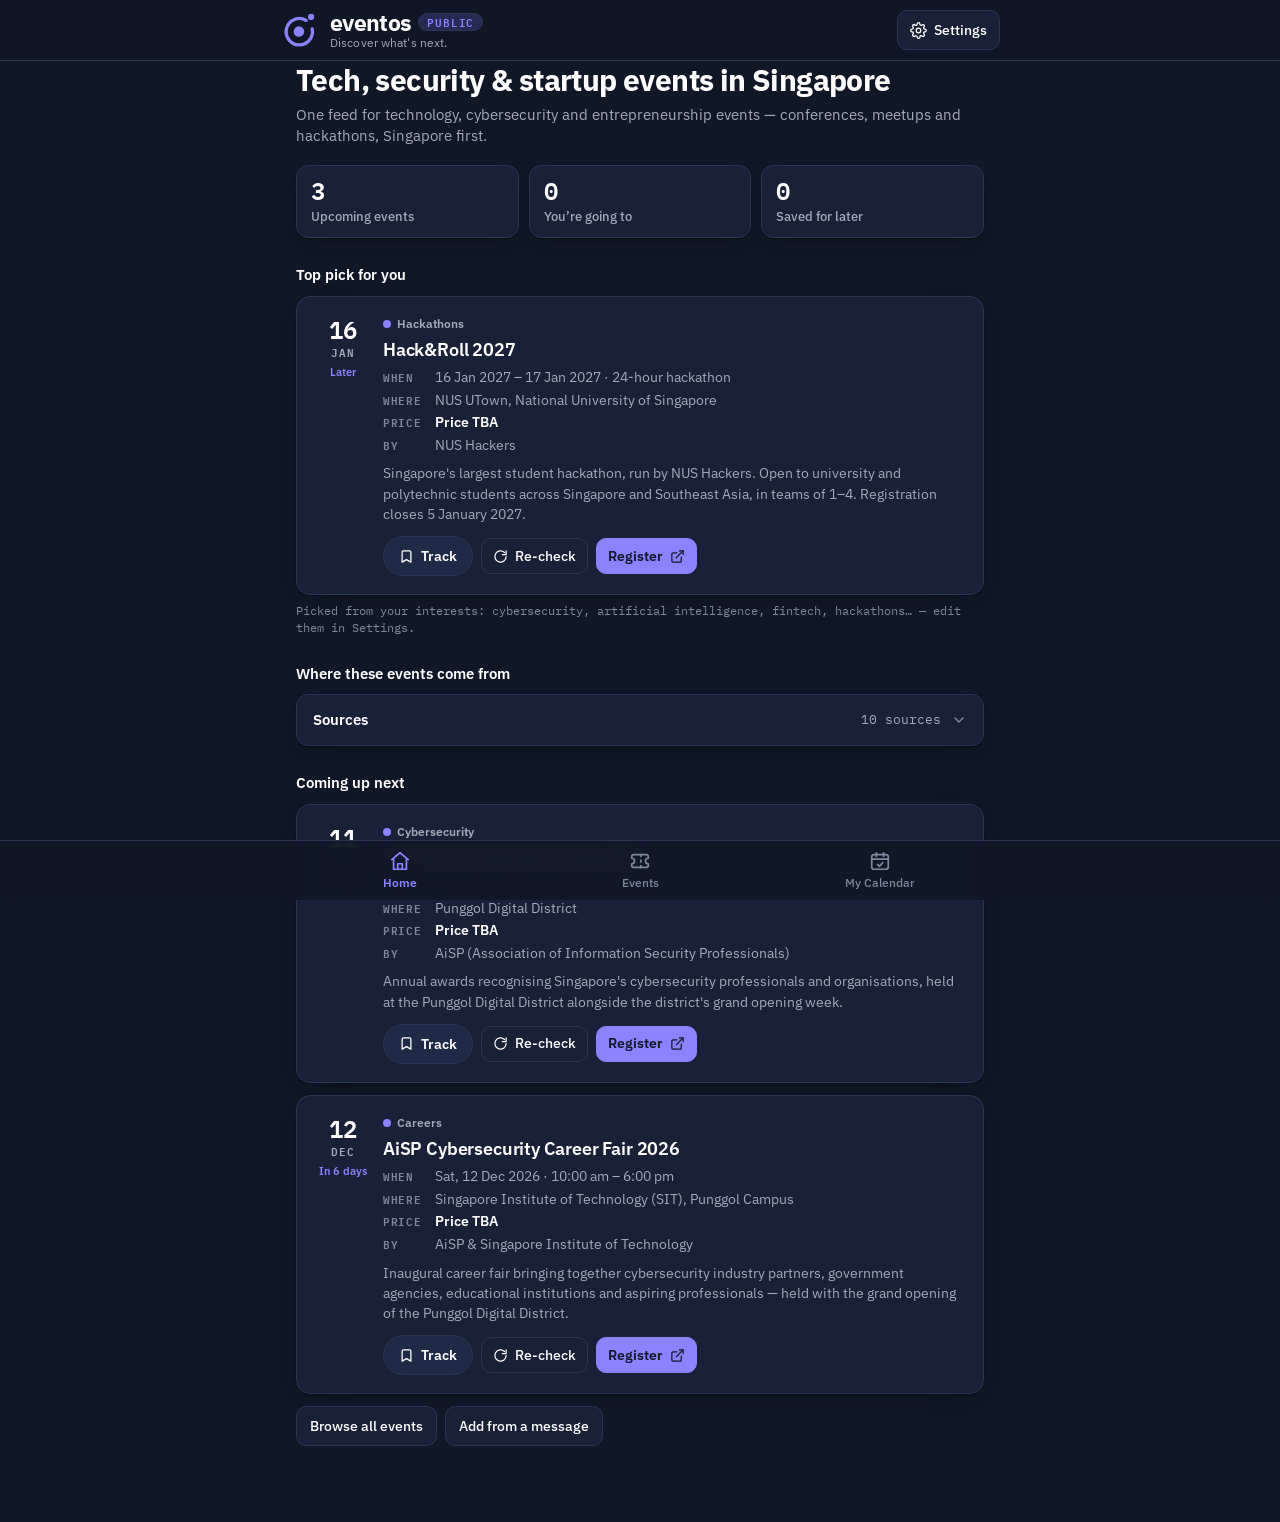
==== commit f79cc96a: "Rebrand public tool to the eventos logo: dark navy, orbit purple, Discover what's next" ====
--- a/feed.html
+++ b/feed.html
@@ -3,62 +3,38 @@
   <head>
     <meta charset="utf-8" />
     <meta name="viewport" content="width=device-width, initial-scale=1, viewport-fit=cover" />
-    <meta name="color-scheme" content="light dark" />
+    <meta name="color-scheme" content="dark" />
     <link rel="icon" href="data:," />
-    <title>EventOS Public</title>
+    <title>eventos — Discover what's next.</title>
     <link rel="preconnect" href="https://fonts.googleapis.com" />
     <link rel="preconnect" href="https://fonts.gstatic.com" crossorigin />
     <link href="https://fonts.googleapis.com/css2?family=IBM+Plex+Mono:wght@400;500;600&family=IBM+Plex+Sans:wght@400;500;600;700&display=swap" rel="stylesheet" />
     <style>
       :root {
-        --bg: #f4f3ee;
-        --surface: #ffffff;
-        --surface-2: #eceade;
-        --ink: #182119;
-        --ink-2: #59645b;
-        --ink-3: #8a938a;
-        --line: #dddacd;
-        --accent: #0c6b4f;
-        --accent-strong: #09573f;
-        --accent-soft: #e2efe8;
-        --warn: #a03a24;
-        --warn-soft: #f9e9e3;
-        --ok: #0c6b4f;
-        --shadow: 0 1px 2px rgba(24, 33, 25, 0.05), 0 8px 24px -18px rgba(24, 33, 25, 0.35);
-        --nav-bg: rgba(255, 255, 255, 0.92);
-        --cat-cyber: #b3402a;
-        --cat-tech: #2e6482;
-        --cat-fintech: #7a5c14;
-        --cat-ai: #177e70;
-        --cat-ent: #b45f06;
-        --cat-hack: #0c6b4f;
-        --cat-careers: #5a665e;
-      }
-      @media (prefers-color-scheme: dark) {
-        :root {
-          --bg: #0f130f;
-          --surface: #171c17;
-          --surface-2: #20261f;
-          --ink: #e9ede6;
-          --ink-2: #a4aea2;
-          --ink-3: #77816f;
-          --line: #2b332a;
-          --accent: #3ec48f;
-          --accent-strong: #63d3a5;
-          --accent-soft: #173327;
-          --warn: #e08a6d;
-          --warn-soft: #38231b;
-          --ok: #3ec48f;
-          --shadow: 0 1px 2px rgba(0, 0, 0, 0.4), 0 8px 24px -18px rgba(0, 0, 0, 0.8);
-          --nav-bg: rgba(18, 22, 18, 0.92);
-          --cat-cyber: #e08a6d;
-          --cat-tech: #7fb3cc;
-          --cat-fintech: #d3ab4e;
-          --cat-ai: #5cc4b2;
-          --cat-ent: #e29a4e;
-          --cat-hack: #3ec48f;
-          --cat-careers: #a4aea2;
-        }
+        color-scheme: dark;
+        --bg: #101727;
+        --surface: #182138;
+        --surface-2: #1f2a47;
+        --ink: #ffffff;
+        --ink-2: #a3a9b9;
+        --ink-3: #7e879c;
+        --line: #2a3552;
+        --accent: #8b82ff;
+        --accent-strong: #a29bff;
+        --accent-soft: #262a52;
+        --on-accent: #101727;
+        --warn: #c3c9d6;
+        --warn-soft: #2a2f47;
+        --ok: #8b82ff;
+        --shadow: 0 1px 2px rgba(0, 0, 0, 0.35), 0 8px 24px -18px rgba(0, 0, 0, 0.8);
+        --nav-bg: rgba(16, 23, 39, 0.94);
+        --cat-cyber: #8b82ff;
+        --cat-tech: #8b82ff;
+        --cat-fintech: #8b82ff;
+        --cat-ai: #8b82ff;
+        --cat-ent: #8b82ff;
+        --cat-hack: #8b82ff;
+        --cat-careers: #8b82ff;
       }
       * { box-sizing: border-box; }
       html { -webkit-text-size-adjust: 100%; scroll-padding-top: 76px; scroll-padding-bottom: 110px; }
@@ -85,13 +61,19 @@
         border-bottom: 1px solid var(--line);
       }
       .topbar-in { display: flex; align-items: center; gap: 10px; padding: 10px 0; }
-      .brand { font-weight: 700; font-size: 19px; letter-spacing: -0.02em; }
+      .brand { display: flex; align-items: center; gap: 10px; min-width: 0; }
+      .brand-mark { flex: none; display: inline-flex; width: 40px; height: 40px; }
+      .brand-mark svg { width: 40px; height: 40px; display: block; }
+      .brand-text { display: flex; flex-direction: column; line-height: 1.1; min-width: 0; }
+      .brand-row { display: flex; align-items: center; gap: 7px; }
+      .wordmark { font-weight: 700; font-size: 23px; letter-spacing: -0.03em; color: var(--ink); line-height: 1; }
+      .brand-tagline { font-size: 11.5px; color: var(--ink-2); margin-top: 3px; letter-spacing: 0.01em; white-space: nowrap; }
       .brand .pub {
         font-family: "IBM Plex Mono", monospace; font-size: 10.5px; font-weight: 600;
         text-transform: uppercase; letter-spacing: 0.08em;
         color: var(--accent); background: var(--accent-soft);
         border: 1px solid var(--line); border-radius: 999px; padding: 2px 8px;
-        vertical-align: 3px; margin-left: 6px;
+        flex: none;
       }
       .topbar .spacer { flex: 1; }
       .icon-btn {
@@ -165,15 +147,15 @@
         cursor: pointer; min-height: 36px; display: inline-flex; align-items: center; gap: 7px;
       }
       .chip .dot { width: 8px; height: 8px; border-radius: 999px; background: var(--ink-3); flex: none; }
-      .chip[aria-pressed="true"] { background: var(--ink); color: var(--bg); border-color: var(--ink); }
-      .chip[aria-pressed="true"] .dot { background: var(--bg); }
+      .chip[aria-pressed="true"] { background: var(--accent); color: var(--on-accent); border-color: var(--accent); font-weight: 600; }
+      .chip[aria-pressed="true"] .dot { background: var(--on-accent); }
 
       .tabs { display: flex; gap: 2px; background: var(--surface-2); border-radius: 11px; padding: 3px; margin: 0 0 14px; }
       .tabs button {
         flex: 1; border: 0; background: none; border-radius: 8px; padding: 9px 4px;
         font-size: 14px; font-weight: 500; color: var(--ink-2); cursor: pointer; min-height: 40px;
       }
-      .tabs button[aria-selected="true"] { background: var(--surface); color: var(--ink); font-weight: 600; box-shadow: var(--shadow); }
+      .tabs button[aria-selected="true"] { background: var(--accent); color: var(--on-accent); font-weight: 600; box-shadow: var(--shadow); }
       .results-line { font-size: 13.5px; color: var(--ink-2); margin: 0 2px 12px; min-height: 18px; }
 
       /* ---------- Event cards ---------- */
@@ -213,9 +195,8 @@
       }
       .btn svg { width: 15px; height: 15px; flex: none; }
       .btn:active { background: var(--surface-2); }
-      .btn.primary { background: var(--accent); border-color: var(--accent); color: #fff; font-weight: 600; }
-      @media (prefers-color-scheme: dark) { .btn.primary { color: #0b1512; } }
-      .btn.primary:active { background: var(--accent-strong); }
+      .btn.primary { background: var(--accent); border-color: var(--accent); color: var(--on-accent); font-weight: 600; }
+      .btn.primary:active { background: var(--accent-strong); border-color: var(--accent-strong); }
       .btn.small { min-height: 36px; padding: 6px 11px; font-size: 13.5px; }
       .btn[disabled] { opacity: 0.55; cursor: default; }
       .link-inert { font-size: 13.5px; color: var(--warn); font-weight: 500; display: inline-flex; align-items: center; gap: 6px; min-height: 40px; }
@@ -235,8 +216,7 @@
       .track-btn .fill { position: absolute; inset: 0; width: 0%; background: var(--accent-soft); pointer-events: none; }
       .track-btn .lbl { position: relative; display: inline-flex; align-items: center; gap: 7px; }
       .track-btn .lbl svg { width: 15px; height: 15px; }
-      .track-btn.set { background: var(--accent); border-color: var(--accent); color: #fff; }
-      @media (prefers-color-scheme: dark) { .track-btn.set { color: #0b1512; } }
+      .track-btn.set { background: var(--accent); border-color: var(--accent); color: var(--on-accent); }
       .track-btn.set .fill { background: transparent; }
       .track-opts {
         display: none; gap: 6px; flex-wrap: wrap; margin-top: 9px;
@@ -251,8 +231,7 @@
       }
       .track-opt .fill { position: absolute; inset: 0; width: 0%; background: var(--accent-soft); pointer-events: none; }
       .track-opt .lbl { position: relative; }
-      .track-opt[aria-pressed="true"] { background: var(--accent); border-color: var(--accent); color: #fff; }
-      @media (prefers-color-scheme: dark) { .track-opt[aria-pressed="true"] { color: #0b1512; } }
+      .track-opt[aria-pressed="true"] { background: var(--accent); border-color: var(--accent); color: var(--on-accent); }
       .track-opt.clear { flex: 0 0 auto; min-width: 0; padding: 0 12px; font-weight: 500; color: var(--ink-2); }
 
       /* ---------- Panels (add / settings) ---------- */
@@ -329,13 +308,20 @@
       .nav-item[aria-current="page"] { color: var(--accent); font-weight: 600; }
       .nav-badge {
         position: absolute; top: 5px; left: calc(50% + 3px);
-        background: var(--accent); color: #fff; font-family: "IBM Plex Mono", monospace;
+        background: var(--accent); color: var(--on-accent); font-family: "IBM Plex Mono", monospace;
         font-size: 10.5px; font-weight: 600; border-radius: 999px; min-width: 19px; height: 19px;
         display: none; align-items: center; justify-content: center; padding: 0 5px;
       }
-      @media (prefers-color-scheme: dark) { .nav-badge { color: #0b1512; } }
       .nav-badge.show { display: inline-flex; }
 
+      @media (max-width: 430px) {
+        .brand { gap: 8px; }
+        .brand-mark, .brand-mark svg { width: 34px; height: 34px; }
+        .wordmark { font-size: 20px; }
+        .brand-tagline { font-size: 10.5px; }
+        .brand .pub { padding: 2px 6px; font-size: 9.5px; }
+        .icon-btn { padding: 8px 10px; font-size: 13.5px; }
+      }
       @media (max-width: 639px) {
         main { padding-top: 10px; }
         .lede { margin-bottom: 12px; }
@@ -355,7 +341,13 @@
   <body>
     <header class="topbar">
       <div class="wrap topbar-in">
-        <div class="brand">EventOS<span class="pub">Public</span></div>
+        <div class="brand">
+          <span class="brand-mark" aria-hidden="true"><svg viewBox="0 0 44 44" fill="none" xmlns="http://www.w3.org/2000/svg" aria-hidden="true"><path d="M28.6 11.4A14.5 14.5 0 1 0 35.4 20.8" stroke="#8B82FF" stroke-width="3.6" stroke-linecap="round"/><circle cx="34.2" cy="7.6" r="3.4" fill="#8B82FF"/><circle cx="20.8" cy="23.6" r="5.8" fill="#8B82FF"/></svg></span>
+          <span class="brand-text">
+            <span class="brand-row"><span class="wordmark">eventos</span><span class="pub">Public</span></span>
+            <span class="brand-tagline">Discover what's next.</span>
+          </span>
+        </div>
         <div class="spacer"></div>
         <button class="icon-btn" id="settings-btn" type="button" aria-label="Open settings">
           <svg viewBox="0 0 24 24" fill="none" stroke="currentColor" stroke-width="1.8" stroke-linecap="round" stroke-linejoin="round" aria-hidden="true"><circle cx="12" cy="12" r="3.2"/><path d="M19.4 15a1.65 1.65 0 0 0 .33 1.82l.06.06a2 2 0 1 1-2.83 2.83l-.06-.06a1.65 1.65 0 0 0-1.82-.33 1.65 1.65 0 0 0-1 1.51V21a2 2 0 1 1-4 0v-.09A1.65 1.65 0 0 0 9 19.4a1.65 1.65 0 0 0-1.82.33l-.06.06a2 2 0 1 1-2.83-2.83l.06-.06a1.65 1.65 0 0 0 .33-1.82 1.65 1.65 0 0 0-1.51-1H3a2 2 0 1 1 0-4h.09A1.65 1.65 0 0 0 4.6 9a1.65 1.65 0 0 0-.33-1.82l-.06-.06a2 2 0 1 1 2.83-2.83l.06.06a1.65 1.65 0 0 0 1.82.33H9a1.65 1.65 0 0 0 1-1.51V3a2 2 0 1 1 4 0v.09a1.65 1.65 0 0 0 1 1.51 1.65 1.65 0 0 0 1.82-.33l.06-.06a2 2 0 1 1 2.83 2.83l-.06.06a1.65 1.65 0 0 0-.33 1.82V9a1.65 1.65 0 0 0 1.51 1H21a2 2 0 1 1 0 4h-.09a1.65 1.65 0 0 0-1.51 1z"/></svg>
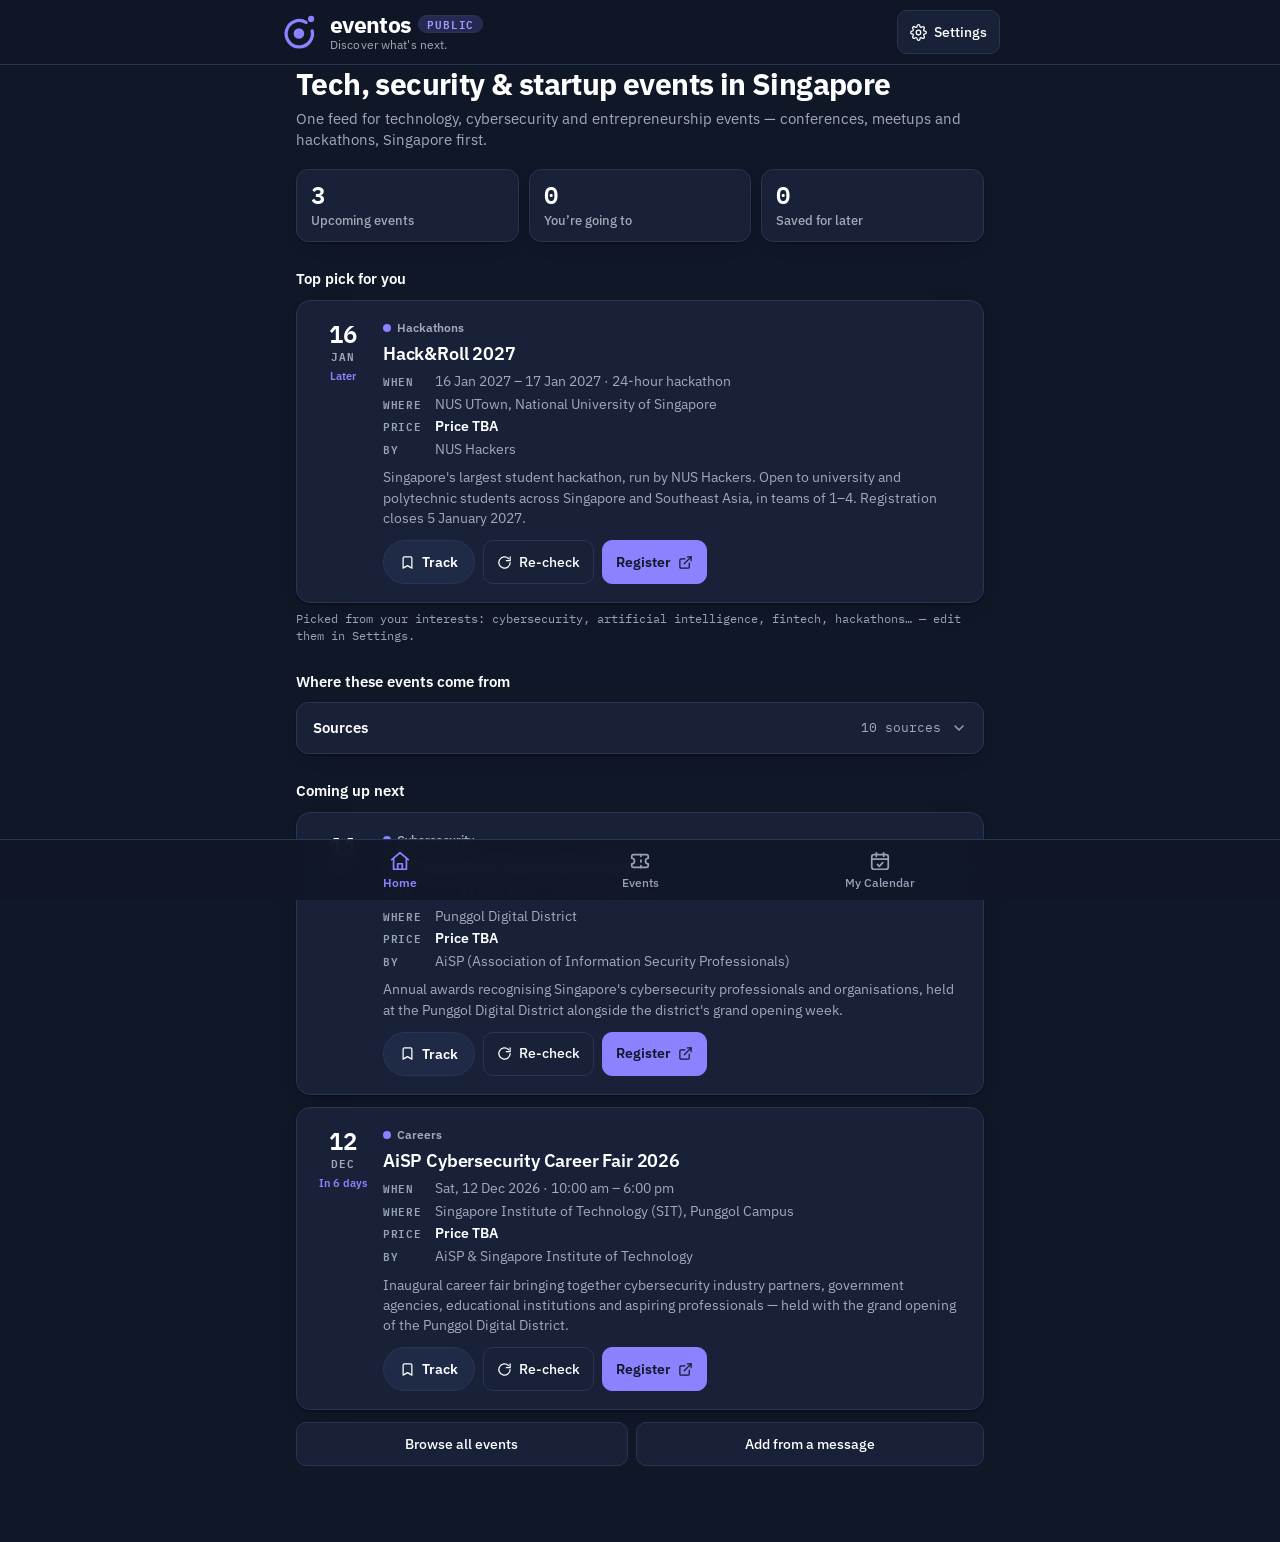
==== commit e9061da9: "WCAG 2.1 AA: public tool accessibility fixes and landing page focus/skip-link/44px CTA" ====
--- a/feed.html
+++ b/feed.html
@@ -15,9 +15,10 @@
         --bg: #101727;
         --surface: #182138;
         --surface-2: #1f2a47;
+        --archived-bg: #141d33;
         --ink: #ffffff;
         --ink-2: #a3a9b9;
-        --ink-3: #7e879c;
+        --ink-3: #98a2b8;
         --line: #2a3552;
         --accent: #8b82ff;
         --accent-strong: #a29bff;
@@ -49,7 +50,18 @@
       }
       button { font: inherit; color: inherit; }
       a { color: var(--accent); }
-      :focus-visible { outline: 2px solid var(--accent); outline-offset: 2px; border-radius: 4px; }
+      :focus-visible { outline: 3px solid var(--accent-strong); outline-offset: 2px; border-radius: 4px; }
+
+      /* Skip link: first tab stop, visible only when focused */
+      .skip-link {
+        position: absolute; left: 12px; top: -60px; z-index: 100;
+        background: var(--accent); color: var(--on-accent);
+        font-weight: 600; font-size: 14.5px; text-decoration: none;
+        padding: 12px 18px; border-radius: 0 0 10px 10px; min-height: 44px;
+        display: inline-flex; align-items: center;
+        transition: top 0.15s ease;
+      }
+      .skip-link:focus-visible { top: 0; outline-offset: -3px; }
 
       .wrap { max-width: 720px; margin: 0 auto; padding: 0 16px; }
 
@@ -71,7 +83,7 @@
       .brand .pub {
         font-family: "IBM Plex Mono", monospace; font-size: 10.5px; font-weight: 600;
         text-transform: uppercase; letter-spacing: 0.08em;
-        color: var(--accent); background: var(--accent-soft);
+        color: var(--accent-strong); background: var(--accent-soft);
         border: 1px solid var(--line); border-radius: 999px; padding: 2px 8px;
         flex: none;
       }
@@ -79,7 +91,8 @@
       .icon-btn {
         display: inline-flex; align-items: center; gap: 7px;
         background: var(--surface); border: 1px solid var(--line); border-radius: 10px;
-        padding: 8px 12px; font-size: 14px; font-weight: 500; cursor: pointer; min-height: 40px;
+        padding: 8px 12px; font-size: 14px; font-weight: 500; cursor: pointer; min-height: 44px;
+        white-space: nowrap;
       }
       .icon-btn svg { width: 17px; height: 17px; flex: none; }
       .icon-btn:active { background: var(--surface-2); }
@@ -111,15 +124,15 @@
         background: none; border: 0; padding: 14px 16px; cursor: pointer; min-height: 48px;
       }
       .sources-head .t { font-weight: 600; font-size: 15px; }
-      .sources-head .s { color: var(--ink-2); font-size: 13px; margin-left: auto; font-family: "IBM Plex Mono", monospace; }
+      .sources-head .s { color: var(--ink-2); font-size: 13px; margin-left: auto; font-family: "IBM Plex Mono", monospace; white-space: normal; overflow-wrap: break-word; text-align: right; min-width: 0; }
       .sources-head .chev { transition: transform 0.18s ease; color: var(--ink-3); display: inline-flex; }
       .sources-head .chev svg { width: 16px; height: 16px; }
       .sources-card.open .sources-head .chev { transform: rotate(180deg); }
       .sources-body { display: none; border-top: 1px solid var(--line); padding: 6px 16px 14px; }
       .sources-card.open .sources-body { display: block; }
-      .source-row { display: flex; justify-content: space-between; gap: 12px; padding: 9px 0; border-bottom: 1px dashed var(--line); font-size: 14.5px; }
+      .source-row { display: flex; justify-content: space-between; gap: 4px 12px; padding: 9px 0; border-bottom: 1px dashed var(--line); font-size: 14.5px; flex-wrap: wrap; align-items: baseline; }
       .source-row:last-child { border-bottom: 0; }
-      .source-row .what { color: var(--ink-2); font-size: 13px; text-align: right; }
+      .source-row .what { color: var(--ink-2); font-size: 13px; text-align: right; overflow-wrap: break-word; min-width: 0; }
       .source-row a { font-weight: 500; text-decoration: none; }
       .source-row a:hover { text-decoration: underline; }
 
@@ -127,14 +140,15 @@
       .search-box { position: relative; margin: 4px 0 12px; }
       .search-box svg { position: absolute; left: 13px; top: 50%; transform: translateY(-50%); width: 18px; height: 18px; color: var(--ink-3); pointer-events: none; }
       .search-box input {
-        width: 100%; padding: 12px 40px 12px 40px; font: inherit; font-size: 16px;
+        width: 100%; padding: 12px 52px 12px 40px; font: inherit; font-size: 16px;
         background: var(--surface); color: var(--ink);
         border: 1px solid var(--line); border-radius: 12px; box-shadow: var(--shadow);
+        min-height: 48px;
       }
       .search-box input::placeholder { color: var(--ink-3); }
       .search-clear {
-        position: absolute; right: 6px; top: 50%; transform: translateY(-50%);
-        border: 0; background: var(--surface-2); border-radius: 999px; width: 30px; height: 30px;
+        position: absolute; right: 2px; top: 50%; transform: translateY(-50%);
+        border: 0; background: transparent; border-radius: 999px; width: 44px; height: 44px;
         display: none; align-items: center; justify-content: center; cursor: pointer; color: var(--ink-2);
       }
       .search-clear svg { position: static; transform: none; width: 14px; height: 14px; color: inherit; }
@@ -143,8 +157,9 @@
       .chips { display: flex; flex-wrap: wrap; gap: 8px; margin: 0 0 14px; }
       .chip {
         border: 1px solid var(--line); background: var(--surface); color: var(--ink-2);
-        border-radius: 999px; padding: 7px 13px; font-size: 13.5px; font-weight: 500;
-        cursor: pointer; min-height: 36px; display: inline-flex; align-items: center; gap: 7px;
+        border-radius: 999px; padding: 7px 14px; font-size: 13.5px; font-weight: 500;
+        cursor: pointer; min-height: 44px; display: inline-flex; align-items: center; gap: 7px;
+        white-space: nowrap;
       }
       .chip .dot { width: 8px; height: 8px; border-radius: 999px; background: var(--ink-3); flex: none; }
       .chip[aria-pressed="true"] { background: var(--accent); color: var(--on-accent); border-color: var(--accent); font-weight: 600; }
@@ -153,7 +168,8 @@
       .tabs { display: flex; gap: 2px; background: var(--surface-2); border-radius: 11px; padding: 3px; margin: 0 0 14px; }
       .tabs button {
         flex: 1; border: 0; background: none; border-radius: 8px; padding: 9px 4px;
-        font-size: 14px; font-weight: 500; color: var(--ink-2); cursor: pointer; min-height: 40px;
+        font-size: 14px; font-weight: 500; color: var(--ink-2); cursor: pointer; min-height: 44px;
+        white-space: nowrap;
       }
       .tabs button[aria-selected="true"] { background: var(--accent); color: var(--on-accent); font-weight: 600; box-shadow: var(--shadow); }
       .results-line { font-size: 13.5px; color: var(--ink-2); margin: 0 2px 12px; min-height: 18px; }
@@ -164,7 +180,7 @@
         background: var(--surface); border: 1px solid var(--line); border-radius: 14px;
         box-shadow: var(--shadow); padding: 16px; display: flex; gap: 14px;
       }
-      .card.archived { opacity: 0.72; }
+      .card.archived { opacity: 1; background: var(--archived-bg); }
       .date-block { flex: none; width: 52px; text-align: center; padding-top: 2px; }
       .date-block .d { font-family: "IBM Plex Mono", monospace; font-size: 24px; font-weight: 600; line-height: 1; }
       .date-block .m { font-family: "IBM Plex Mono", monospace; font-size: 11px; font-weight: 600; text-transform: uppercase; letter-spacing: 0.1em; color: var(--ink-2); margin-top: 3px; }
@@ -180,7 +196,7 @@
         background: var(--surface-2); color: var(--ink-2); border: 1px solid var(--line);
       }
       .flag.warn { background: var(--warn-soft); color: var(--warn); border-color: transparent; }
-      .flag.ok { background: var(--accent-soft); color: var(--accent); border-color: transparent; }
+      .flag.ok { background: var(--accent-soft); color: var(--accent-strong); border-color: transparent; }
       .card h3 { font-size: 17.5px; line-height: 1.25; margin: 0 0 7px; font-weight: 600; letter-spacing: -0.01em; }
       .meta { display: flex; flex-direction: column; gap: 3px; margin-bottom: 8px; }
       .meta .row { display: flex; gap: 8px; font-size: 13.5px; color: var(--ink-2); align-items: baseline; }
@@ -189,17 +205,18 @@
       .card .desc { font-size: 14px; color: var(--ink-2); margin: 0 0 12px; display: -webkit-box; -webkit-line-clamp: 3; -webkit-box-orient: vertical; overflow: hidden; }
       .card-actions { display: flex; flex-wrap: wrap; gap: 8px; align-items: center; }
       .btn {
-        display: inline-flex; align-items: center; gap: 7px; min-height: 40px;
+        display: inline-flex; align-items: center; justify-content: center; gap: 7px; min-height: 44px;
         border-radius: 10px; border: 1px solid var(--line); background: var(--surface);
-        padding: 8px 13px; font-size: 14px; font-weight: 500; cursor: pointer; text-decoration: none; color: var(--ink);
+        padding: 8px 14px; font-size: 14px; font-weight: 500; cursor: pointer; text-decoration: none; color: var(--ink);
+        white-space: nowrap;
       }
       .btn svg { width: 15px; height: 15px; flex: none; }
       .btn:active { background: var(--surface-2); }
       .btn.primary { background: var(--accent); border-color: var(--accent); color: var(--on-accent); font-weight: 600; }
       .btn.primary:active { background: var(--accent-strong); border-color: var(--accent-strong); }
-      .btn.small { min-height: 36px; padding: 6px 11px; font-size: 13.5px; }
+      .btn.small { min-height: 44px; padding: 8px 13px; font-size: 13.5px; }
       .btn[disabled] { opacity: 0.55; cursor: default; }
-      .link-inert { font-size: 13.5px; color: var(--warn); font-weight: 500; display: inline-flex; align-items: center; gap: 6px; min-height: 40px; }
+      .link-inert { font-size: 13.5px; color: var(--warn); font-weight: 500; display: inline-flex; align-items: center; gap: 6px; min-height: 44px; }
       .check-note { font-size: 12.5px; color: var(--ink-2); margin-top: 9px; display: none; }
       .check-note.show { display: block; }
       .check-note.bad { color: var(--warn); }
@@ -208,9 +225,10 @@
       .track-wrap { position: relative; }
       .track-btn {
         position: relative; overflow: hidden;
-        display: inline-flex; align-items: center; gap: 7px; min-height: 40px;
+        display: inline-flex; align-items: center; gap: 7px; min-height: 44px;
         border-radius: 999px; border: 1px solid var(--line); background: var(--surface-2);
-        padding: 8px 15px; font-size: 14px; font-weight: 600; cursor: pointer; color: var(--ink);
+        padding: 8px 16px; font-size: 14px; font-weight: 600; cursor: pointer; color: var(--ink);
+        white-space: nowrap;
         -webkit-user-select: none; user-select: none; -webkit-touch-callout: none; touch-action: manipulation;
       }
       .track-btn .fill { position: absolute; inset: 0; width: 0%; background: var(--accent-soft); pointer-events: none; }
@@ -225,7 +243,7 @@
       .track-opts.open { display: flex; }
       .track-opts .hint { width: 100%; font-size: 12px; color: var(--ink-2); margin: 0 2px 2px; }
       .track-opt {
-        flex: 1; min-width: 92px; min-height: 42px; border-radius: 9px; cursor: pointer;
+        flex: 1; min-width: 92px; min-height: 44px; border-radius: 9px; cursor: pointer;
         border: 1px solid var(--line); background: var(--surface); font-weight: 600; font-size: 14px;
         position: relative; overflow: hidden; -webkit-user-select: none; user-select: none; touch-action: manipulation;
       }
@@ -243,6 +261,7 @@
       textarea, input[type="text"], input[type="password"] {
         width: 100%; font: inherit; font-size: 16px; color: var(--ink);
         background: var(--bg); border: 1px solid var(--line); border-radius: 10px; padding: 11px 12px;
+        min-height: 48px;
       }
       textarea { min-height: 110px; resize: vertical; line-height: 1.45; }
       .char-count { font-family: "IBM Plex Mono", monospace; font-size: 11.5px; color: var(--ink-3); text-align: right; margin-top: 5px; }
@@ -265,12 +284,12 @@
       .interest-chips { display: flex; flex-wrap: wrap; gap: 8px; margin: 4px 0 10px; }
       .interest-chip {
         display: inline-flex; align-items: center; gap: 7px; background: var(--accent-soft);
-        border: 1px solid var(--line); color: var(--ink); border-radius: 999px; padding: 6px 8px 6px 13px;
-        font-size: 13.5px; font-weight: 500; min-height: 34px;
+        border: 1px solid var(--line); color: var(--ink); border-radius: 999px; padding: 0 0 0 13px;
+        font-size: 13.5px; font-weight: 500; min-height: 44px;
       }
       .interest-chip button {
-        border: 0; background: var(--surface); border-radius: 999px; width: 22px; height: 22px;
-        display: inline-flex; align-items: center; justify-content: center; cursor: pointer; color: var(--ink-2); font-size: 14px; line-height: 1;
+        border: 0; background: var(--surface); border-radius: 999px; width: 44px; height: 44px;
+        display: inline-flex; align-items: center; justify-content: center; cursor: pointer; color: var(--ink-2); font-size: 15px; line-height: 1; flex: none;
       }
       .interest-add { display: flex; gap: 8px; }
       .interest-add input { flex: 1; }
@@ -301,8 +320,8 @@
       .bottomnav-in { max-width: 720px; margin: 0 auto; display: flex; }
       .nav-item {
         flex: 1; border: 0; background: none; cursor: pointer; position: relative;
-        display: flex; flex-direction: column; align-items: center; gap: 3px;
-        padding: 9px 4px 8px; font-size: 11.5px; font-weight: 500; color: var(--ink-3); min-height: 58px;
+        display: flex; flex-direction: column; align-items: center; justify-content: center; gap: 3px;
+        padding: 9px 4px 8px; font-size: 11.5px; font-weight: 500; color: var(--ink-3); min-height: 60px;
       }
       .nav-item svg { width: 22px; height: 22px; }
       .nav-item[aria-current="page"] { color: var(--accent); font-weight: 600; }
@@ -314,6 +333,8 @@
       }
       .nav-badge.show { display: inline-flex; }
 
+      .home-actions .btn { flex: 1 1 auto; }
+
       @media (max-width: 430px) {
         .brand { gap: 8px; }
         .brand-mark, .brand-mark svg { width: 34px; height: 34px; }
@@ -339,6 +360,7 @@
     </style>
   </head>
   <body>
+    <a class="skip-link" href="#view-home">Skip to main content</a>
     <header class="topbar">
       <div class="wrap topbar-in">
         <div class="brand">
@@ -358,7 +380,7 @@
 
     <main class="wrap">
       <!-- ============ HOME ============ -->
-      <section class="view" id="view-home" aria-label="Home">
+      <section class="view" id="view-home" aria-label="Home" tabindex="-1">
         <h1 class="page-title">Tech, security &amp; startup events in Singapore</h1>
         <p class="lede">One feed for technology, cybersecurity and entrepreneurship events — conferences, meetups and hackathons, Singapore first.</p>
 
@@ -382,7 +404,7 @@
 
         <h2 class="section-title">Where these events come from</h2>
         <div class="sources-card" id="sources-card">
-          <button class="sources-head" type="button" id="sources-toggle" aria-expanded="false">
+          <button class="sources-head" type="button" id="sources-toggle" aria-expanded="false" aria-controls="sources-body">
             <span class="t">Sources</span>
             <span class="s" id="sources-count"></span>
             <span class="chev"><svg viewBox="0 0 24 24" fill="none" stroke="currentColor" stroke-width="2.2" stroke-linecap="round" stroke-linejoin="round" aria-hidden="true"><path d="m6 9 6 6 6-6"/></svg></span>
@@ -392,14 +414,14 @@
 
         <h2 class="section-title">Coming up next</h2>
         <div class="cards" id="home-next"></div>
-        <div class="btn-row">
+        <div class="btn-row home-actions">
           <button class="btn" type="button" data-goto="events">Browse all events</button>
           <button class="btn" type="button" data-goto="add">Add from a message</button>
         </div>
       </section>
 
       <!-- ============ EVENTS ============ -->
-      <section class="view" id="view-events" aria-label="Events">
+      <section class="view" id="view-events" aria-label="Events" tabindex="-1">
         <h1 class="page-title">Events</h1>
         <p class="lede" style="margin-bottom:12px;">Singapore by default. <span class="snapshot-note">Starter list checked 8 Nov 2026 — use Re-check on a card to verify a link.</span></p>
 
@@ -414,17 +436,19 @@
         <div class="chips" id="category-chips" role="group" aria-label="Filter by category"></div>
 
         <div class="tabs" role="tablist" aria-label="Event views">
-          <button type="button" role="tab" data-tab="foryou">For You</button>
-          <button type="button" role="tab" data-tab="upcoming">Upcoming</button>
-          <button type="button" role="tab" data-tab="saved">Saved</button>
-          <button type="button" role="tab" data-tab="tracking">Tracking</button>
+          <button type="button" role="tab" id="tab-foryou" data-tab="foryou" aria-controls="events-panel">For You</button>
+          <button type="button" role="tab" id="tab-upcoming" data-tab="upcoming" aria-controls="events-panel">Upcoming</button>
+          <button type="button" role="tab" id="tab-saved" data-tab="saved" aria-controls="events-panel">Saved</button>
+          <button type="button" role="tab" id="tab-tracking" data-tab="tracking" aria-controls="events-panel">Tracking</button>
         </div>
 
-        <p class="results-line" id="results-line" role="status"></p>
-        <div class="cards" id="events-list"></div>
-        <div id="events-empty"></div>
-
-        <button class="arch-toggle" type="button" id="arch-toggle" aria-expanded="false">
+        <div id="events-panel" role="tabpanel" aria-labelledby="tab-foryou" tabindex="0">
+          <p class="results-line" id="results-line" role="status"></p>
+          <div class="cards" id="events-list"></div>
+          <div id="events-empty"></div>
+        </div>
+
+        <button class="arch-toggle" type="button" id="arch-toggle" aria-expanded="false" aria-controls="archived-list">
           <span>Archived</span>
           <span class="s" id="arch-count"></span>
           <span class="chev"><svg viewBox="0 0 24 24" fill="none" stroke="currentColor" stroke-width="2.2" stroke-linecap="round" stroke-linejoin="round" aria-hidden="true"><path d="m6 9 6 6 6-6"/></svg></span>
@@ -436,7 +460,7 @@
           <p>Paste a Telegram, WhatsApp or newsletter announcement and EventOS will pull out the event — title, date, venue, price and sign-up link.</p>
           <label class="f-label" for="paste-box">Announcement text</label>
           <textarea id="paste-box" maxlength="8000" placeholder="Paste the announcement here…"></textarea>
-          <div class="char-count"><span id="paste-count">0</span> / 8,000</div>
+          <div class="char-count" aria-hidden="true"><span id="paste-count">0</span> / 8,000</div>
           <div class="btn-row">
             <button class="btn primary" type="button" id="extract-btn">Extract event</button>
           </div>
@@ -445,33 +469,33 @@
       </section>
 
       <!-- ============ CALENDAR ============ -->
-      <section class="view" id="view-calendar" aria-label="My Calendar">
+      <section class="view" id="view-calendar" aria-label="My Calendar" tabindex="-1">
         <h1 class="page-title">My Calendar</h1>
         <p class="lede">Events you&rsquo;ve marked <strong>Going</strong>, in date order.</p>
         <div id="calendar-list"></div>
       </section>
 
       <!-- ============ SETTINGS ============ -->
-      <section class="view" id="view-settings" aria-label="Settings">
+      <section class="view" id="view-settings" aria-label="Settings" tabindex="-1">
         <h1 class="page-title">Settings</h1>
         <p class="lede">Your own Gemini key powers extraction. Everything here stays in this browser, on this device.</p>
 
         <div class="panel" id="key-panel">
           <h2>Your Gemini API key</h2>
           <p>Add-from-a-message sends the pasted announcement straight from your browser to Google&rsquo;s Gemini API using your key. The key is stored only in this browser and is never sent to any EventOS server — there isn&rsquo;t one. Don&rsquo;t have a key? <a href="https://aistudio.google.com/apikey" target="_blank" rel="noopener noreferrer">Get a free key from Google AI Studio</a> — the free tier needs no card and no billing account.</p>
-          <div class="key-status" id="key-status"><span class="dot"></span><span id="key-status-text">No key saved</span></div>
+          <div class="key-status" id="key-status" role="status"><span class="dot" aria-hidden="true"></span><span id="key-status-text">No key saved</span></div>
           <label class="f-label" for="key-input">Gemini API key</label>
           <input type="password" id="key-input" placeholder="Paste your key…" autocomplete="off" autocapitalize="off" spellcheck="false" />
           <div class="btn-row">
-            <button class="btn" type="button" id="key-toggle">Show</button>
+            <button class="btn" type="button" id="key-toggle" aria-expanded="false" aria-controls="key-input">Show</button>
             <button class="btn primary" type="button" id="key-save">Save key</button>
             <button class="btn" type="button" id="key-test">Test</button>
             <button class="btn" type="button" id="key-delete">Delete</button>
           </div>
           <div class="status-line" id="key-msg" role="status"></div>
-          <div class="usage">
+          <div class="usage" role="status">
             <span id="usage-text">Gemini calls today: 0 / 200</span>
-            <div class="bar"><i id="usage-bar"></i></div>
+            <div class="bar" aria-hidden="true"><i id="usage-bar"></i></div>
             <div class="fineprint">Free-tier guardrails: at most 10 calls a minute and 200 a day; extraction pauses for the day at 160 calls so you stay well inside the free tier.</div>
           </div>
         </div>
@@ -491,18 +515,18 @@
 
     <nav class="bottomnav" aria-label="Main">
       <div class="bottomnav-in">
-        <button class="nav-item" type="button" data-nav="home">
+        <button class="nav-item" type="button" data-nav="home" aria-label="Home">
           <svg viewBox="0 0 24 24" fill="none" stroke="currentColor" stroke-width="1.9" stroke-linecap="round" stroke-linejoin="round" aria-hidden="true"><path d="m3 10.5 9-7.5 9 7.5"/><path d="M5 9.5V21h14V9.5"/><path d="M9.5 21v-6h5v6"/></svg>
           <span>Home</span>
         </button>
-        <button class="nav-item" type="button" data-nav="events">
+        <button class="nav-item" type="button" data-nav="events" aria-label="Events">
           <svg viewBox="0 0 24 24" fill="none" stroke="currentColor" stroke-width="1.9" stroke-linecap="round" stroke-linejoin="round" aria-hidden="true"><path d="M3 9V7a2 2 0 0 1 2-2h14a2 2 0 0 1 2 2v2a3 3 0 0 0 0 6v2a2 2 0 0 1-2 2H5a2 2 0 0 1-2-2v-2a3 3 0 0 0 0-6z"/><path d="M13 5v2M13 11v2M13 17v2"/></svg>
           <span>Events</span>
         </button>
-        <button class="nav-item" type="button" data-nav="calendar">
+        <button class="nav-item" type="button" data-nav="calendar" id="nav-calendar" aria-label="My Calendar">
           <svg viewBox="0 0 24 24" fill="none" stroke="currentColor" stroke-width="1.9" stroke-linecap="round" stroke-linejoin="round" aria-hidden="true"><rect x="3" y="5" width="18" height="16" rx="2.5"/><path d="M3 10h18M8 3v4M16 3v4"/><path d="m9.2 15.8 2 2 3.8-4"/></svg>
           <span>My Calendar</span>
-          <span class="nav-badge" id="going-badge">0</span>
+          <span class="nav-badge" id="going-badge" aria-hidden="true">0</span>
         </button>
       </div>
     </nav>
@@ -830,6 +854,7 @@
 
         var s = parseDate(ev.start);
         var db = el("div", "date-block");
+        db.setAttribute("aria-hidden", "true");
         db.appendChild(el("div", "d", s ? String(s.getDate()) : "–"));
         db.appendChild(el("div", "m", s ? MONTHS[s.getMonth()] : "TBA"));
         var rel = relLabel(ev);
@@ -840,6 +865,7 @@
         var top = el("div", "card-top");
         var cat = el("span", "cat-tag");
         var dot = el("span", "dot");
+        dot.setAttribute("aria-hidden", "true");
         dot.style.background = CAT_COLORS[ev.category] || "var(--ink-3)";
         cat.appendChild(dot);
         cat.appendChild(document.createTextNode(ev.category));
@@ -852,7 +878,14 @@
         if (chk) top.appendChild(el("span", "flag " + (chk.bad ? "warn" : "ok"), chk.kind));
         main.appendChild(top);
 
-        main.appendChild(el("h3", null, ev.title));
+        var titleEl = el("h3", null, ev.title);
+        main.appendChild(titleEl);
+        var srDate = el("span", null, "Date: " + dateLabel(ev) + (rel ? " (" + rel + ")" : ""));
+        srDate.style.position = "absolute";
+        srDate.style.width = "1px"; srDate.style.height = "1px";
+        srDate.style.overflow = "hidden"; srDate.style.clip = "rect(0 0 0 0)";
+        srDate.style.whiteSpace = "nowrap";
+        titleEl.appendChild(srDate);
 
         var meta = el("div", "meta");
         var r1 = el("div", "row");
@@ -886,7 +919,9 @@
         tb.type = "button";
         tb.setAttribute("aria-haspopup", "true");
         tb.setAttribute("aria-expanded", state.openTrackFor === ev.id ? "true" : "false");
-        tb.setAttribute("aria-label", (cur ? "Tracking: " + TRACK_LABELS[cur] + ". " : "") + "Hold to " + (cur ? "change tracking" : "track this event"));
+        tb.setAttribute("aria-controls", "track-opts-" + ev.id);
+        tb.setAttribute("aria-keyshortcuts", "Enter");
+        tb.setAttribute("aria-label", (cur ? "Tracking: " + TRACK_LABELS[cur] + ". " : "") + "Hold to " + (cur ? "change tracking" : "track this event") + ", or press Enter");
         var fill = el("span", "fill"); tb.appendChild(fill);
         var lbl = el("span", "lbl");
         lbl.appendChild(iconSpan(cur && cur === "going" ? ICON.check : ICON.bookmark));
@@ -896,11 +931,16 @@
         tw.appendChild(tb);
 
         var optsBox = el("div", "track-opts" + (state.openTrackFor === ev.id ? " open" : ""));
+        optsBox.id = "track-opts-" + ev.id;
+        optsBox.setAttribute("role", "group");
+        optsBox.setAttribute("aria-label", "Tracking options for " + ev.title);
         optsBox.appendChild(el("p", "hint", "Hold an option (or tap it) to confirm:"));
         ["saved", "interested", "going"].forEach(function (k) {
           var b = el("button", "track-opt");
           b.type = "button";
           b.setAttribute("aria-pressed", cur === k ? "true" : "false");
+          b.setAttribute("aria-label", TRACK_LABELS[k] + " — hold or press Enter to confirm");
+          b.setAttribute("aria-keyshortcuts", "Enter");
           var f2 = el("span", "fill"); b.appendChild(f2);
           var l2 = el("span", "lbl", TRACK_LABELS[k]); b.appendChild(l2);
           attachHold(b, f2, function () { setTrack(ev.id, cur === k ? null : k); });
@@ -909,6 +949,7 @@
         if (cur) {
           var clear = el("button", "track-opt clear", "Clear");
           clear.type = "button";
+          clear.setAttribute("aria-label", "Clear tracking for " + ev.title);
           clear.addEventListener("click", function () { setTrack(ev.id, null); });
           optsBox.appendChild(clear);
         }
@@ -921,6 +962,7 @@
         rc.appendChild(iconSpan(ICON.refresh));
         rc.appendChild(document.createTextNode("Re-check"));
         rc.setAttribute("aria-label", "Re-check whether " + ev.title + " is still live");
+        rc.setAttribute("aria-describedby", "check-note-" + ev.id);
         rc.addEventListener("click", function () { recheckEvent(ev.id, rc); });
         actions.appendChild(rc);
 
@@ -936,6 +978,13 @@
           a.rel = "noopener noreferrer";
           a.appendChild(document.createTextNode("Register"));
           a.appendChild(iconSpan(ICON.ext));
+          var srNewTab = el("span", null, " (opens in new tab)");
+          srNewTab.style.position = "absolute";
+          srNewTab.style.width = "1px"; srNewTab.style.height = "1px";
+          srNewTab.style.overflow = "hidden"; srNewTab.style.clip = "rect(0 0 0 0)";
+          srNewTab.style.whiteSpace = "nowrap";
+          a.appendChild(srNewTab);
+          a.setAttribute("aria-label", "Register for " + ev.title + " (opens in new tab)");
           actions.appendChild(a);
         } else if (ev.url) {
           actions.appendChild(el("span", "link-inert", "Link blocked — unsafe address"));
@@ -944,6 +993,7 @@
 
         var note = el("p", "check-note" + (chk && chk.bad ? " bad" : "") + (chk ? " show" : ""), chk ? chk.text : "");
         note.id = "check-note-" + ev.id;
+        note.setAttribute("role", "status");
         main.appendChild(note);
 
         card.appendChild(main);
@@ -969,8 +1019,14 @@
         btn.addEventListener("pointerup", reset);
         btn.addEventListener("pointerleave", reset);
         btn.addEventListener("pointercancel", reset);
+        btn.addEventListener("contextmenu", function (e) { e.preventDefault(); });
         btn.addEventListener("click", function () { if (!fired) action(); fired = false; });
-        btn.addEventListener("keydown", function (e) { if (e.key === "Escape") reset(); });
+        btn.addEventListener("keydown", function (e) {
+          if (e.key === "Escape") { reset(); return; }
+          // Keyboard alternative to holding: Enter fires immediately. Space
+          // keeps its native button behaviour (click on keyup) — no hold needed.
+          if (e.key === "Enter") { e.preventDefault(); reset(); action(); }
+        });
       }
 
       function toggleTrackOptions(id) {
@@ -1161,10 +1217,19 @@
         var badge = $("going-badge");
         badge.textContent = String(goingCount);
         badge.classList.toggle("show", goingCount > 0);
+        $("nav-calendar").setAttribute("aria-label", "My Calendar" + (goingCount > 0 ? ", " + goingCount + " event" + (goingCount === 1 ? "" : "s") + " you're going to" : ""));
       }
 
       function renderAll() { renderNav(); renderHome(); renderEvents(); renderCalendar(); }
-      function showView(v) { state.view = v; renderAll(); window.scrollTo(0, 0); }
+      function showView(v, focusView) {
+        state.view = v;
+        renderAll();
+        window.scrollTo(0, 0);
+        if (focusView) {
+          var sec = $("view-" + v);
+          if (sec) sec.focus({ preventScroll: true });
+        }
+      }
 
       /* ================= Gemini key (bring your own key) ================= */
       // The key is stored only in this browser's localStorage and is sent only
@@ -1289,7 +1354,7 @@
           m.appendChild(document.createTextNode("A Gemini key is needed to extract events from messages. Add yours in Settings — it's free and takes a minute. "));
           var b = el("button", "btn small", "Open Settings");
           b.type = "button";
-          b.addEventListener("click", function () { showView("settings"); });
+          b.addEventListener("click", function () { showView("settings", true); });
           m.appendChild(b);
           return;
         }
@@ -1417,18 +1482,28 @@
       }
 
       /* ================= Wiring ================= */
+      // Tabs follow the ARIA tab pattern: roving tabindex, arrow keys move
+      // between tabs, Home/End jump to the ends, selection follows focus.
+      function syncTabs() {
+        document.querySelectorAll(".tabs [data-tab]").forEach(function (x) {
+          var on = x.getAttribute("data-tab") === state.tab;
+          x.setAttribute("aria-selected", on ? "true" : "false");
+          x.tabIndex = on ? 0 : -1;
+          if (on) $("events-panel").setAttribute("aria-labelledby", x.id);
+        });
+      }
       function init() {
         // Bottom nav + goto buttons
         document.querySelectorAll(".nav-item").forEach(function (b) {
-          b.addEventListener("click", function () { showView(b.getAttribute("data-nav")); });
-        });
-        $("settings-btn").addEventListener("click", function () { showView("settings"); });
+          b.addEventListener("click", function () { showView(b.getAttribute("data-nav"), true); });
+        });
+        $("settings-btn").addEventListener("click", function () { showView("settings", true); });
         document.querySelectorAll("[data-goto]").forEach(function (b) {
           b.addEventListener("click", function () {
             var g = b.getAttribute("data-goto");
-            if (g === "saved") { state.tab = "saved"; showView("events"); }
-            else if (g === "add") { showView("events"); var p = $("add-panel"); if (p) p.scrollIntoView({ behavior: "smooth", block: "center" }); }
-            else showView(g);
+            if (g === "saved") { state.tab = "saved"; syncTabs(); showView("events", true); }
+            else if (g === "add") { showView("events", true); var p = $("add-panel"); if (p) p.scrollIntoView({ behavior: "smooth", block: "center" }); }
+            else showView(g, true);
           });
         });
 
@@ -1456,16 +1531,26 @@
         });
 
         // Tabs
-        document.querySelectorAll(".tabs [data-tab]").forEach(function (b) {
-          b.setAttribute("aria-selected", b.getAttribute("data-tab") === state.tab ? "true" : "false");
-          b.addEventListener("click", function () {
-            state.tab = b.getAttribute("data-tab");
-            document.querySelectorAll(".tabs [data-tab]").forEach(function (x) {
-              x.setAttribute("aria-selected", x === b ? "true" : "false");
-            });
-            renderEvents();
+        var tabBtns = Array.prototype.slice.call(document.querySelectorAll(".tabs [data-tab]"));
+        function selectTab(b, moveFocus) {
+          state.tab = b.getAttribute("data-tab");
+          syncTabs();
+          if (moveFocus) b.focus();
+          renderEvents();
+        }
+        tabBtns.forEach(function (b) {
+          b.addEventListener("click", function () { selectTab(b, false); });
+          b.addEventListener("keydown", function (e) {
+            var i = tabBtns.indexOf(b);
+            var n = null;
+            if (e.key === "ArrowRight") n = tabBtns[(i + 1) % tabBtns.length];
+            else if (e.key === "ArrowLeft") n = tabBtns[(i - 1 + tabBtns.length) % tabBtns.length];
+            else if (e.key === "Home") n = tabBtns[0];
+            else if (e.key === "End") n = tabBtns[tabBtns.length - 1];
+            if (n) { e.preventDefault(); selectTab(n, true); }
           });
         });
+        syncTabs();
 
         // Search: sanitised as typed, plain substring match only
         var si = $("search-input");
@@ -1502,6 +1587,7 @@
           var show = inp.type === "password";
           inp.type = show ? "text" : "password";
           this.textContent = show ? "Hide" : "Show";
+          this.setAttribute("aria-expanded", show ? "true" : "false");
         });
         $("key-save").addEventListener("click", function () {
           var v = $("key-input").value.trim();
@@ -1510,6 +1596,7 @@
           $("key-input").value = "";
           $("key-input").type = "password";
           $("key-toggle").textContent = "Show";
+          $("key-toggle").setAttribute("aria-expanded", "false");
           renderKeyStatus();
           keyMsg("Key saved in this browser. Tap Test to check it against Google.", "ok");
         });
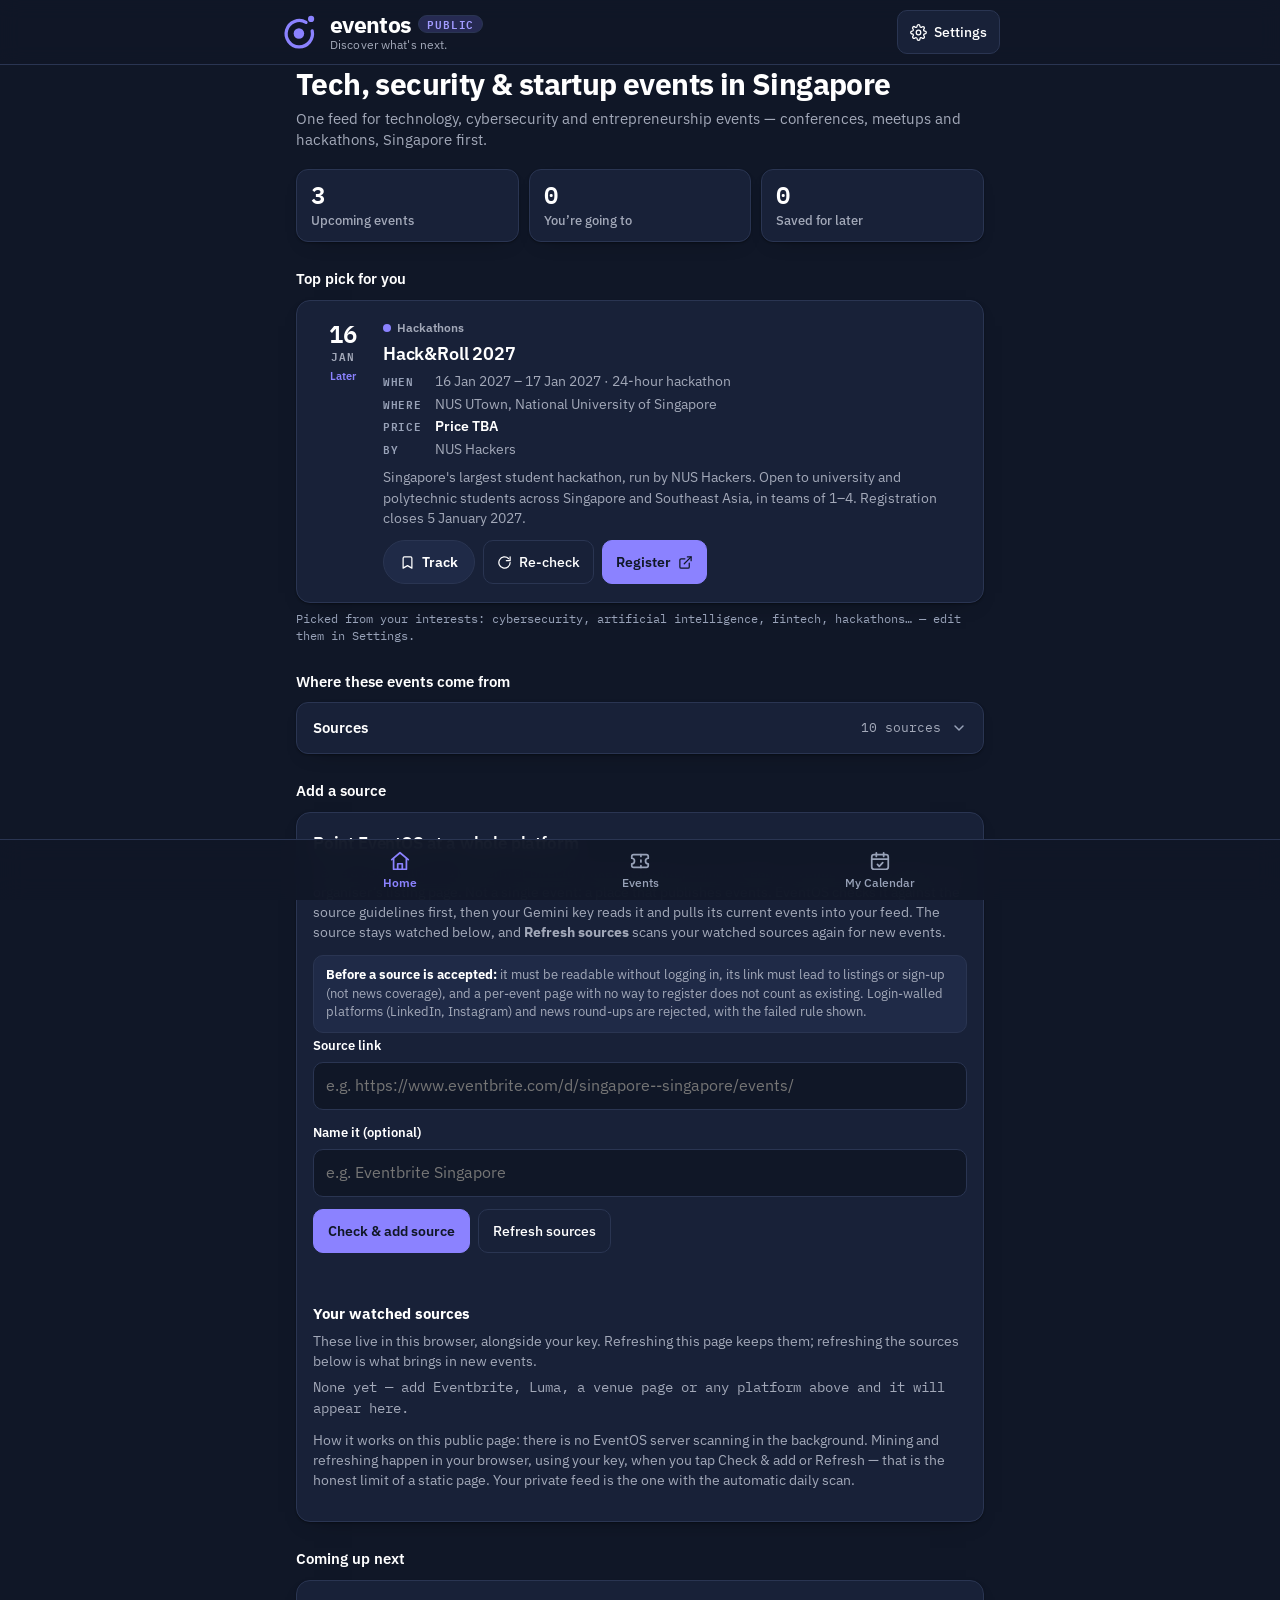
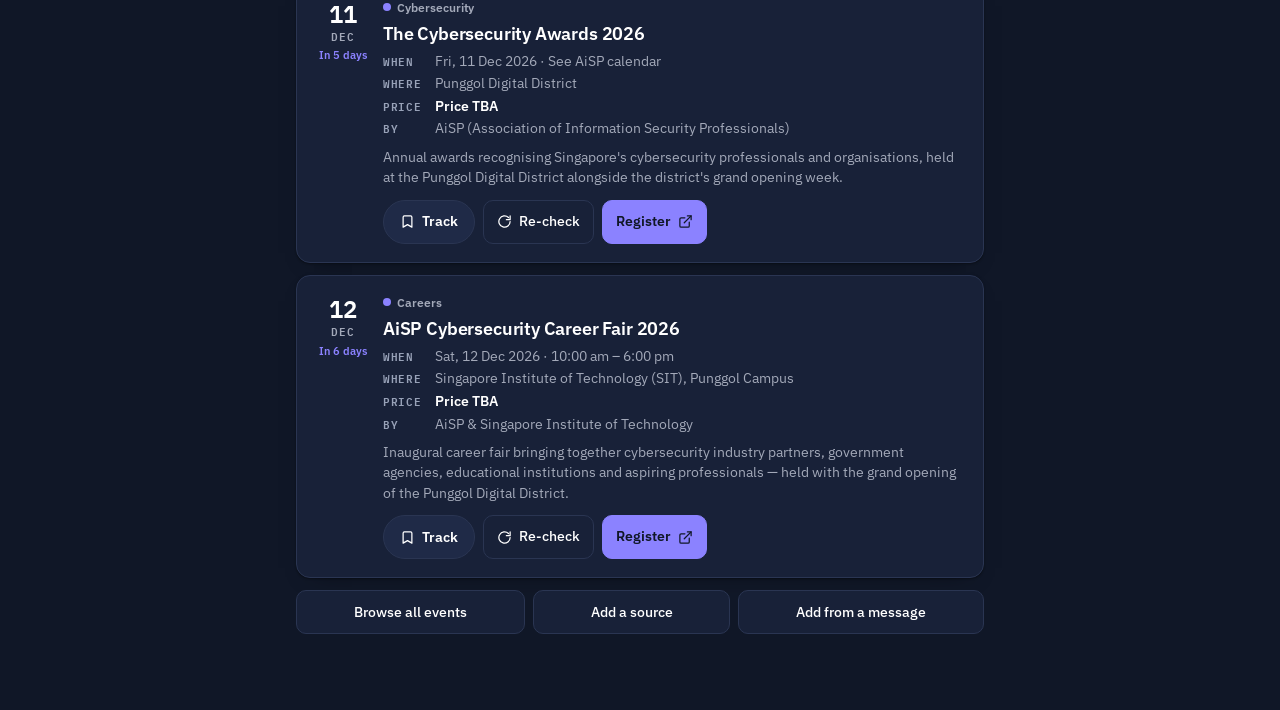
==== commit d2f886e4: "Public tool: Add a source with the Gemini key + current catalogue" ====
--- a/feed.html
+++ b/feed.html
@@ -135,6 +135,17 @@
       .source-row .what { color: var(--ink-2); font-size: 13px; text-align: right; overflow-wrap: break-word; min-width: 0; }
       .source-row a { font-weight: 500; text-decoration: none; }
       .source-row a:hover { text-decoration: underline; }
+      .source-verdict { font-family: "IBM Plex Mono", monospace; font-size: 10.5px; font-weight: 600; text-transform: uppercase; letter-spacing: 0.06em; border-radius: 999px; padding: 2.5px 8px; background: var(--accent-soft); color: var(--accent-strong); border: 1px solid var(--line); white-space: nowrap; }
+      .source-verdict.cond { background: var(--surface-2); color: var(--ink-2); }
+      .gate-list { list-style: none; margin: 10px 0 0; padding: 0; display: flex; flex-direction: column; gap: 6px; }
+      .gate-list li { display: flex; gap: 9px; font-size: 13.5px; color: var(--ink-2); align-items: baseline; }
+      .gate-list .g-ic { font-family: "IBM Plex Mono", monospace; font-weight: 700; flex: none; width: 18px; text-align: center; }
+      .gate-list .pass .g-ic { color: var(--accent-strong); }
+      .gate-list .fail .g-ic { color: var(--warn); }
+      .gate-list .na .g-ic { color: var(--ink-3); }
+      .gate-list strong { color: var(--ink); font-weight: 600; }
+      .guidelines { font-size: 13px; color: var(--ink-2); margin: 10px 0 0; padding: 10px 12px; background: var(--surface-2); border: 1px solid var(--line); border-radius: 10px; }
+      .guidelines strong { color: var(--ink); }
 
       /* ---------- Search / filters ---------- */
       .search-box { position: relative; margin: 4px 0 12px; }
@@ -412,10 +423,32 @@
           <div class="sources-body" id="sources-body"></div>
         </div>
 
+        <h2 class="section-title" id="add-source-anchor">Add a source</h2>
+        <div class="panel" id="add-source-panel">
+          <h2>Point EventOS at a whole platform</h2>
+          <p>Paste a source link — a platform or directory like Eventbrite, Luma or Peatix, a venue&rsquo;s events page, or an organiser&rsquo;s listing page. Not a single event: a place that publishes events. EventOS checks it against the source guidelines first, then your Gemini key reads it and pulls its current events into your feed. The source stays watched below, and <strong>Refresh sources</strong> scans your watched sources again for new events.</p>
+          <div class="guidelines"><strong>Before a source is accepted:</strong> it must be readable without logging in, its link must lead to listings or sign-up (not news coverage), and a per-event page with no way to register does not count as existing. Login-walled platforms (LinkedIn, Instagram) and news round-ups are rejected, with the failed rule shown.</div>
+          <label class="f-label" for="source-url-input">Source link</label>
+          <input type="text" id="source-url-input" placeholder="e.g. https://www.eventbrite.com/d/singapore--singapore/events/" autocomplete="off" autocapitalize="off" spellcheck="false" inputmode="url" />
+          <label class="f-label" for="source-name-input">Name it (optional)</label>
+          <input type="text" id="source-name-input" placeholder="e.g. Eventbrite Singapore" maxlength="60" autocomplete="off" />
+          <div class="btn-row">
+            <button class="btn primary" type="button" id="source-check-btn">Check &amp; add source</button>
+            <button class="btn" type="button" id="source-refresh-btn">Refresh sources</button>
+          </div>
+          <div class="status-line" id="source-status" role="status"></div>
+          <div id="source-gate-result"></div>
+          <h3 style="font-size:15px;margin:18px 0 6px;">Your watched sources</h3>
+          <p style="margin-bottom:6px;">These live in this browser, alongside your key. Refreshing this page keeps them; refreshing the sources below is what brings in new events.</p>
+          <div id="custom-sources-list"></div>
+          <p class="fineprint">How it works on this public page: there is no EventOS server scanning in the background. Mining and refreshing happen in your browser, using your key, when you tap Check &amp; add or Refresh — that is the honest limit of a static page. Your private feed is the one with the automatic daily scan.</p>
+        </div>
+
         <h2 class="section-title">Coming up next</h2>
         <div class="cards" id="home-next"></div>
         <div class="btn-row home-actions">
           <button class="btn" type="button" data-goto="events">Browse all events</button>
+          <button class="btn" type="button" data-goto="add-source">Add a source</button>
           <button class="btn" type="button" data-goto="add">Add from a message</button>
         </div>
       </section>
@@ -423,7 +456,7 @@
       <!-- ============ EVENTS ============ -->
       <section class="view" id="view-events" aria-label="Events" tabindex="-1">
         <h1 class="page-title">Events</h1>
-        <p class="lede" style="margin-bottom:12px;">Singapore by default. <span class="snapshot-note">Starter list checked 8 Nov 2026 — use Re-check on a card to verify a link.</span></p>
+        <p class="lede" style="margin-bottom:12px;">Singapore by default. <span class="snapshot-note">Starter list checked 8 Nov 2026 — events from sources you add on Home appear here too; use Re-check on a card to verify a link.</span></p>
 
         <div class="search-box">
           <svg viewBox="0 0 24 24" fill="none" stroke="currentColor" stroke-width="2" stroke-linecap="round" aria-hidden="true"><circle cx="11" cy="11" r="7"/><path d="m21 21-4.3-4.3"/></svg>
@@ -457,7 +490,7 @@
 
         <h2 class="section-title" id="add-anchor">Add from a message</h2>
         <div class="panel" id="add-panel">
-          <p>Paste a Telegram, WhatsApp or newsletter announcement and EventOS will pull out the event — title, date, venue, price and sign-up link.</p>
+          <p>Already found one announcement? Paste a Telegram, WhatsApp or newsletter post and EventOS will pull out that single event. For ongoing discovery, use <strong>Add a source</strong> on Home instead — one platform link keeps bringing in new events on every refresh.</p>
           <label class="f-label" for="paste-box">Announcement text</label>
           <textarea id="paste-box" maxlength="8000" placeholder="Paste the announcement here…"></textarea>
           <div class="char-count" aria-hidden="true"><span id="paste-count">0</span> / 8,000</div>
@@ -478,11 +511,11 @@
       <!-- ============ SETTINGS ============ -->
       <section class="view" id="view-settings" aria-label="Settings" tabindex="-1">
         <h1 class="page-title">Settings</h1>
-        <p class="lede">Your own Gemini key powers extraction. Everything here stays in this browser, on this device.</p>
+        <p class="lede">Your own Gemini key powers Add a source — it reads the platforms you add and mines their events into your feed. It also powers Add from a message. Everything here stays in this browser, on this device.</p>
 
         <div class="panel" id="key-panel">
-          <h2>Your Gemini API key</h2>
-          <p>Add-from-a-message sends the pasted announcement straight from your browser to Google&rsquo;s Gemini API using your key. The key is stored only in this browser and is never sent to any EventOS server — there isn&rsquo;t one. Don&rsquo;t have a key? <a href="https://aistudio.google.com/apikey" target="_blank" rel="noopener noreferrer">Get a free key from Google AI Studio</a> — the free tier needs no card and no billing account.</p>
+          <h2>Your Gemini API key — for adding sources</h2>
+          <p>When you add a source on Home, this key lets your browser ask Google&rsquo;s Gemini to read that platform and extract its events. The key is stored only in this browser and is sent only to Google — never to any EventOS server; there isn&rsquo;t one. Don&rsquo;t have a key? <a href="https://aistudio.google.com/apikey" target="_blank" rel="noopener noreferrer">Get a free key from Google AI Studio</a> — the free tier needs no card and no billing account.</p>
           <div class="key-status" id="key-status" role="status"><span class="dot" aria-hidden="true"></span><span id="key-status-text">No key saved</span></div>
           <label class="f-label" for="key-input">Gemini API key</label>
           <input type="password" id="key-input" placeholder="Paste your key…" autocomplete="off" autocapitalize="off" spellcheck="false" />
@@ -738,10 +771,26 @@
         checks: {},       // eventId -> { kind, text, bad }
         interests: ["cybersecurity", "artificial intelligence", "fintech", "hackathons", "entrepreneurship", "startups"],
         added: [],        // events extracted by this visitor, this session
+        customSources: [], // visitor-added sources: {name, url, verdict, addedAt, lastChecked, found}
         sourcesOpen: false,
         archivedOpen: false,
         openTrackFor: null
       };
+      var CUSTOM_SRC_STORE = "eventos-public.custom-sources";
+      function loadCustomSources() {
+        try {
+          var raw = window.localStorage.getItem(CUSTOM_SRC_STORE);
+          if (!raw) return [];
+          var arr = JSON.parse(raw);
+          if (!Array.isArray(arr)) return [];
+          return arr.filter(function (s) { return s && typeof s.url === "string" && safeUrl(s.url); }).slice(0, 20).map(function (s) {
+            return { name: sanitiseText(s.name || "", 60) || "Source", url: safeUrl(s.url), verdict: s.verdict === "conditional" ? "conditional" : "accepted", addedAt: s.addedAt || "", lastChecked: s.lastChecked || "", found: typeof s.found === "number" ? s.found : 0 };
+          });
+        } catch (e) { return []; }
+      }
+      function saveCustomSources() {
+        try { window.localStorage.setItem(CUSTOM_SRC_STORE, JSON.stringify(state.customSources)); } catch (e) { /* storage unavailable */ }
+      }
 
       function allEvents() { return state.added.concat(EVENTS); }
       function byId(id) {
@@ -1161,7 +1210,8 @@
         var topId = ranked.length ? ranked[0].id : null;
         upcoming.filter(function (ev) { return ev.id !== topId; }).slice(0, 3).forEach(function (ev) { nx.appendChild(makeCard(ev)); });
 
-        $("sources-count").textContent = SOURCES.length + " sources";
+        var totalSources = SOURCES.length + state.customSources.length;
+        $("sources-count").textContent = totalSources + " sources" + (state.customSources.length ? " · " + state.customSources.length + " added by you" : "");
         var sb = $("sources-body");
         sb.textContent = "";
         SOURCES.forEach(function (s) {
@@ -1177,8 +1227,27 @@
           row.appendChild(el("span", "what", s.what));
           sb.appendChild(row);
         });
+        state.customSources.forEach(function (s) {
+          var row = el("div", "source-row");
+          var href = safeUrl(s.url);
+          if (href) {
+            var a = el("a", null, s.name);
+            a.href = href; a.target = "_blank"; a.rel = "noopener noreferrer";
+            row.appendChild(a);
+          } else { row.appendChild(el("span", null, s.name)); }
+          var right = el("span", "what");
+          right.appendChild(document.createTextNode((s.found ? s.found + " event" + (s.found === 1 ? "" : "s") + " mined" : "Watched") + (s.lastChecked ? " · checked " + s.lastChecked : "") + " "));
+          right.appendChild(el("span", "source-verdict" + (s.verdict === "conditional" ? " cond" : ""), s.verdict === "conditional" ? "Conditional" : "Accepted"));
+          row.appendChild(right);
+          sb.appendChild(row);
+        });
+        if (state.customSources.length) {
+          var hint = el("p", "fineprint", "Your sources are checked again whenever you tap Refresh sources in Add a source, below.");
+          sb.appendChild(hint);
+        }
         $("sources-card").classList.toggle("open", state.sourcesOpen);
         $("sources-toggle").setAttribute("aria-expanded", state.sourcesOpen ? "true" : "false");
+        renderCustomSourcesList();
       }
 
       function renderCalendar() {
@@ -1443,6 +1512,257 @@
         if (list) list.scrollIntoView({ behavior: "smooth", block: "start" });
       }
 
+      /* ================= Add a source: gate, mining, refresh ================= */
+      function sourceMsg(text, kind) {
+        var m = $("source-status");
+        if (!m) return;
+        m.textContent = text || "";
+        m.className = "status-line" + (kind ? " " + kind : "");
+      }
+      function sourceNameFromUrl(href) {
+        try {
+          var h = new URL(href).hostname.replace(/^www\./, "");
+          if (h.indexOf("eventbrite") !== -1) return "Eventbrite";
+          if (h.indexOf("lu.ma") !== -1 || h.indexOf("luma") !== -1) return "Luma";
+          if (h.indexOf("peatix") !== -1) return "Peatix";
+          if (h.indexOf("meetup") !== -1) return "Meetup";
+          if (h.indexOf("suntec") !== -1) return "Suntec Singapore";
+          if (h.indexOf("saceos") !== -1) return "SACEOS";
+          if (h.indexOf("marinabaysands") !== -1) return "Marina Bay Sands";
+          return h;
+        } catch (e) { return "Source"; }
+      }
+      function runSourceGate(href) {
+        var checks = [];
+        var u = null;
+        try { u = new URL(href); } catch (e) { u = null; }
+        if (!u) { checks.push({ label: "Valid link", detail: "That is not a readable http/https link.", status: "fail" }); return { verdict: "rejected", checks: checks }; }
+        checks.push({ label: "Valid link", detail: u.protocol + "//" + u.hostname + " — a proper web address.", status: "pass" });
+        var host = u.hostname.toLowerCase(), path = u.pathname.toLowerCase();
+        var walled = host.indexOf("linkedin.com") !== -1 || host.indexOf("instagram.com") !== -1 || host.indexOf("facebook.com") !== -1;
+        checks.push(walled
+          ? { label: "Readable without logging in", detail: "This platform walls its content behind a login and bans automated reading. Paste a single post into Add from a message instead.", status: "fail" }
+          : { label: "Readable without logging in", detail: "No login wall detected for this host.", status: "pass" });
+        var isNews = host.indexOf("successknocks") !== -1 || /(^|\/)(news|blog|articles?|stories)(\/|$)/.test(path) || path.indexOf("tech-events-singapore") !== -1;
+        checks.push(isNews
+          ? { label: "Leads to listings or sign-up, not coverage", detail: "This looks like a news / round-up page, not a place events are published or booked.", status: "fail" }
+          : { label: "Leads to listings or sign-up, not coverage", detail: "Link pattern looks like a listing, directory or ticketing page.", status: "pass" });
+        var singleEvent = /\/e\/[^\/]+/.test(path) || path.indexOf("/tickets-") !== -1 || /\/events?\/\d{4,}/.test(path);
+        checks.push(singleEvent
+          ? { label: "A whole source, not a single event", detail: "That link is one event, not a platform. Paste the platform's discovery / listing page instead — e.g. Eventbrite's Singapore events page.", status: "fail" }
+          : { label: "A whole source, not a single event", detail: "This looks like a listing page that can hold many events.", status: "pass" });
+        var knownPlatform = /(eventbrite|lu\.ma|luma|peatix|meetup|suntecsingapore|saceos|marinabaysands|allevents|eventzilla|ticketor|humanitix)/.test(host);
+        checks.push(knownPlatform
+          ? { label: "Has registration — otherwise it doesn't exist", detail: "Recognised listing / ticketing platform or official venue listing, so the per-event no-registration rule is applied to each event it yields, not the listing itself.", status: "pass" }
+          : { label: "Has registration — otherwise it doesn't exist", detail: "Not a known ticketing platform: each event mined from here still needs its own register / sign-up path, or it will be flagged on Re-check.", status: "na" });
+        var sg = href.toLowerCase().indexOf("singapore") !== -1 || href.toLowerCase().indexOf("/sg") !== -1 || host.slice(-3) === ".sg";
+        checks.push(sg
+          ? { label: "Singapore-first relevance", detail: "Link mentions Singapore — matches this feed's focus.", status: "pass" }
+          : { label: "Singapore-first relevance", detail: "Link doesn't mention Singapore. It can still be watched, but mined events are kept only when Gemini finds a Singapore venue or a clearly online event.", status: "na" });
+        var hardFail = checks.some(function (c) { return c.status === "fail"; });
+        var hasNa = checks.some(function (c) { return c.status === "na"; });
+        return { verdict: hardFail ? "rejected" : (hasNa ? "conditional" : "accepted"), checks: checks };
+      }
+      function renderGateResult(gate, href) {
+        var box = $("source-gate-result");
+        if (!box) return;
+        box.textContent = "";
+        var head = el("p", "status-line " + (gate.verdict === "rejected" ? "bad" : "ok"),
+          gate.verdict === "rejected" ? "Verdict: Rejected — not added." : (gate.verdict === "conditional" ? "Verdict: Accepted with conditions — now watched." : "Verdict: Accepted — now watched."));
+        box.appendChild(head);
+        var ul = el("ul", "gate-list");
+        gate.checks.forEach(function (c) {
+          var li = el("li", c.status === "pass" ? "pass" : (c.status === "fail" ? "fail" : "na"));
+          li.appendChild(el("span", "g-ic", c.status === "pass" ? "✓" : (c.status === "fail" ? "✕" : "–")));
+          var txt = el("span");
+          txt.appendChild(el("strong", null, c.label + ": "));
+          txt.appendChild(document.createTextNode(c.detail));
+          li.appendChild(txt);
+          ul.appendChild(li);
+        });
+        box.appendChild(ul);
+      }
+      function renderCustomSourcesList() {
+        var box = $("custom-sources-list");
+        if (!box) return;
+        box.textContent = "";
+        if (!state.customSources.length) {
+          box.appendChild(el("p", "snapshot-note", "None yet — add Eventbrite, Luma, a venue page or any platform above and it will appear here."));
+          return;
+        }
+        state.customSources.forEach(function (s, idx) {
+          var row = el("div", "source-row");
+          var a = el("a", null, s.name);
+          var href = safeUrl(s.url);
+          if (href) { a.href = href; a.target = "_blank"; a.rel = "noopener noreferrer"; }
+          row.appendChild(a);
+          var right = el("span", "what");
+          right.appendChild(document.createTextNode((s.lastChecked ? "Last checked " + s.lastChecked + " · " : "Not mined yet · ") + s.found + " new in feed "));
+          var rm = el("button", "btn small", "Remove");
+          rm.type = "button";
+          rm.setAttribute("aria-label", "Remove source " + s.name);
+          rm.addEventListener("click", function () {
+            state.customSources.splice(idx, 1);
+            saveCustomSources(); renderAll();
+            sourceMsg("Removed “" + s.name + "”. Events already mined from it stay in your feed for this session.", "ok");
+          });
+          right.appendChild(rm);
+          row.appendChild(right);
+          box.appendChild(row);
+        });
+      }
+      function addMinedEvent(o, sourceName) {
+        var title = cleanStr(o.title, 140);
+        if (!title) return false;
+        var start = validDateStr(o.startDate);
+        var end = validDateStr(o.endDate) || start;
+        var cats = ["Technology", "Cybersecurity", "Fintech", "AI & Data", "Entrepreneurship", "Hackathons", "Careers"];
+        var cat = cats.indexOf(o.category) !== -1 ? o.category : "Technology";
+        var url = safeUrl(typeof o.url === "string" ? o.url : "");
+        var ev = {
+          id: "mine-" + Date.now().toString(36) + "-" + Math.random().toString(36).slice(2, 7),
+          title: title, category: cat, tags: [cat.toLowerCase()],
+          start: start || "", end: end || start || "",
+          timeLabel: cleanStr(o.timeLabel, 60),
+          venue: cleanStr(o.venue, 120) || "Venue TBA",
+          city: cleanStr(o.city, 40) || "Singapore",
+          price: cleanStr(o.priceLabel, 60) || "Price TBA",
+          organiser: cleanStr(o.organiser, 80),
+          url: url || (typeof o.url === "string" ? o.url : ""),
+          source: sourceName, desc: cleanStr(o.description, 400), mine: true
+        };
+        var dupe = allEvents().some(function (x) { return x.title.toLowerCase() === ev.title.toLowerCase() && String(x.start) === String(ev.start); });
+        if (dupe) return false;
+        // Singapore-first for conditional sources: drop clearly non-SG in-person events with a stated foreign city
+        if (ev.city && ev.city !== "Singapore" && ev.venue && ev.venue.toLowerCase().indexOf("online") === -1 && ev.city.length > 1 && start) {
+          // Keep it if the visitor explicitly added the source — but flag city on card (existing behaviour shows non-SG flag)
+        }
+        state.added.unshift(ev);
+        return true;
+      }
+      function parseEventArray(out) {
+        var obj = null;
+        try { obj = JSON.parse(out); } catch (e) {
+          var s = out.indexOf("["), e2 = out.lastIndexOf("]");
+          if (s !== -1 && e2 > s) { try { obj = JSON.parse(out.slice(s, e2 + 1)); } catch (e3) { obj = null; } }
+        }
+        if (Array.isArray(obj)) return obj;
+        if (obj && Array.isArray(obj.events)) return obj.events;
+        if (obj && obj.title) return [obj];
+        return [];
+      }
+      function geminiUrlContextCall(key, url, sourceName) {
+        var prompt = [
+          "Open and read this event source listing page: " + url,
+          "Extract up to 8 distinct upcoming events listed on it. Reply with ONLY a JSON array (no markdown) of objects:",
+          '{"title": string, "startDate": "YYYY-MM-DD or null", "endDate": "YYYY-MM-DD or null", "timeLabel": string or null, "venue": string or null, "city": string or null, "category": one of "Technology","Cybersecurity","Fintech","AI & Data","Entrepreneurship","Hackathons","Careers", "priceLabel": string or null, "url": string or null, "organiser": string or null, "description": string}',
+          "Use each event's own sign-up / detail link for url when the page gives one, otherwise use the source URL. Use null for anything not stated. Do not invent dates, prices, venues or links. Prefer Singapore events."
+        ].join("\n");
+        var body = { contents: [{ role: "user", parts: [{ text: prompt }] }], tools: [{ urlContext: {} }], generationConfig: { temperature: 0.1 } };
+        return fetch(API_BASE, { method: "POST", headers: { "Content-Type": "application/json", "x-goog-api-key": key }, body: JSON.stringify(body) })
+          .then(function (res) {
+            return res.json().catch(function () { return {}; }).then(function (data) {
+              if (!res.ok) { var err = new Error((data && data.error && data.error.message) || ("Google returned HTTP " + res.status)); err.status = res.status; throw err; }
+              return parseEventArray(geminiText(data));
+            });
+          })
+          .catch(function () {
+            // URL-context tool unavailable on this key/model — fall back to asking
+            // Gemini about the URL directly; results are still deduped and the
+            // cards link back to the source so the visitor can verify.
+            return geminiCall(key, [{ text: prompt }], true).then(function (data) { return parseEventArray(geminiText(data)); });
+          });
+      }
+      function mineSource(src, key) {
+        var gate = rateGate();
+        if (!gate.ok) return Promise.reject(new Error(gate.msg));
+        recordCall();
+        // First try reading the page directly from the browser; many listings block
+        // this with CORS, in which case Gemini's URL reader is the fallback.
+        var ctrl = ("AbortController" in window) ? new AbortController() : null;
+        var to = setTimeout(function () { if (ctrl) ctrl.abort(); }, 8000);
+        return fetch(src.url, { signal: ctrl ? ctrl.signal : undefined, credentials: "omit" })
+          .then(function (res) { if (!res.ok) throw new Error("http"); return res.text(); })
+          .then(function (html) {
+            clearTimeout(to);
+            var text = html.replace(/<script[\s\S]*?<\/script>/gi, " ").replace(/<style[\s\S]*?<\/style>/gi, " ").replace(/<[^>]+>/g, " ").replace(/\s+/g, " ").trim();
+            if (text.length < 400) throw new Error("thin");
+            var prompt = [
+              "Extract up to 8 distinct upcoming events from the listing text below, from source: " + src.name + " (" + src.url + ").",
+              'Reply with ONLY a JSON array of objects: {"title": string, "startDate": "YYYY-MM-DD or null", "endDate": "YYYY-MM-DD or null", "timeLabel": string or null, "venue": string or null, "city": string or null, "category": one of "Technology","Cybersecurity","Fintech","AI & Data","Entrepreneurship","Hackathons","Careers", "priceLabel": string or null, "url": string or null, "organiser": string or null, "description": string}',
+              "Use null for anything not stated. Do not invent dates, prices, venues or links. Prefer Singapore events.",
+              "", "LISTING TEXT:", text.slice(0, 12000)
+            ].join("\n");
+            return geminiCall(key, [{ text: prompt }], true).then(function (data) { return parseEventArray(geminiText(data)); });
+          })
+          .catch(function () {
+            clearTimeout(to);
+            return geminiUrlContextCall(key, src.url, src.name);
+          })
+          .then(function (items) {
+            var added = 0;
+            items.slice(0, 8).forEach(function (o) { if (addMinedEvent(o, src.name)) added++; });
+            src.found = (src.found || 0) + added;
+            src.lastChecked = new Intl.DateTimeFormat("en-SG", { day: "numeric", month: "short", year: "numeric" }).format(new Date());
+            saveCustomSources();
+            return added;
+          });
+      }
+      function needKeyPrompt(containerMsg) {
+        sourceMsg("", "");
+        var m = $("source-status");
+        m.appendChild(document.createTextNode(containerMsg + " "));
+        var b = el("button", "btn small", "Open Settings");
+        b.type = "button";
+        b.addEventListener("click", function () { showView("settings", true); });
+        m.appendChild(b);
+      }
+      function addSourceFlow() {
+        var rawUrl = ($("source-url-input").value || "").trim();
+        var href = safeUrl(rawUrl);
+        if (!rawUrl) { sourceMsg("Paste a source link first — a platform or listing page, like Eventbrite's Singapore events page.", "bad"); return; }
+        if (!href) { sourceMsg("That link was blocked — only http/https addresses can be added as a source.", "bad"); $("source-gate-result").textContent = ""; return; }
+        if (state.customSources.some(function (s) { return s.url === href; })) { sourceMsg("That source is already watched. Tap Refresh sources to scan it again for new events.", "bad"); return; }
+        var gate = runSourceGate(href);
+        renderGateResult(gate, href);
+        if (gate.verdict === "rejected") { sourceMsg("Not added — see the failed check above. Fix the link (a listing page, not a single event or a news page) and try again.", "bad"); return; }
+        var name = sanitiseText(($("source-name-input").value || ""), 60).trim() || sourceNameFromUrl(href);
+        var src = { name: name, url: href, verdict: gate.verdict, addedAt: new Date().toISOString(), lastChecked: "", found: 0 };
+        state.customSources.push(src);
+        saveCustomSources();
+        $("source-url-input").value = ""; $("source-name-input").value = "";
+        renderAll();
+        var key = getKey();
+        if (!key) { needKeyPrompt("“" + name + "” passed the check and is now watched. Add your Gemini key in Settings and it can be mined — the key is what reads the source and pulls its events in."); return; }
+        var btn = $("source-check-btn"); btn.disabled = true;
+        sourceMsg("Accepted — now mining “" + name + "” with your key for its current events…", "");
+        mineSource(src, key).then(function (added) {
+          renderAll();
+          sourceMsg(added ? "Done — " + added + " new event" + (added === 1 ? "" : "s") + " from “" + name + "” added to your feed. It stays watched: tap Refresh sources any time to scan it again." : "“" + name + "” is watched, but Gemini found no new events to add this time (they may already be in your feed, or the page needs a look). It will be scanned again on Refresh.", added ? "ok" : "");
+        }).catch(function (err) {
+          renderAll();
+          sourceMsg("“" + name + "” is watched, but mining failed: " + (err && err.message ? err.message : "network error") + " Try Refresh sources in a moment.", "bad");
+        }).then(function () { btn.disabled = false; });
+      }
+      function refreshSourcesFlow() {
+        if (!state.customSources.length) { sourceMsg("No sources added by you yet — add a platform above first. The built-in starter list is a fixed snapshot and does not refresh on this public page.", "bad"); return; }
+        var key = getKey();
+        if (!key) { needKeyPrompt("Refreshing needs your Gemini key — it does the reading on each source."); return; }
+        var btn = $("source-refresh-btn"); btn.disabled = true;
+        sourceMsg("Refreshing " + state.customSources.length + " watched source" + (state.customSources.length === 1 ? "" : "s") + " — scanning for new events…", "");
+        var total = 0, failures = 0, chain = Promise.resolve();
+        state.customSources.forEach(function (src) {
+          chain = chain.then(function () {
+            return mineSource(src, key).then(function (n) { total += n; }).catch(function () { failures++; });
+          });
+        });
+        chain.then(function () {
+          renderAll();
+          sourceMsg("Refresh done — " + total + " new event" + (total === 1 ? "" : "s") + " added." + (failures ? " " + failures + " source" + (failures === 1 ? "" : "s") + " could not be read this time and stay watched for the next refresh." : " Watched sources stay in this browser, so tomorrow's new events are one Refresh away."), total ? "ok" : "");
+          btn.disabled = false;
+        });
+      }
+
       /* ================= Interests editor ================= */
       function renderInterests() {
         var box = $("interest-chips");
@@ -1493,6 +1813,7 @@
         });
       }
       function init() {
+        state.customSources = loadCustomSources();
         // Bottom nav + goto buttons
         document.querySelectorAll(".nav-item").forEach(function (b) {
           b.addEventListener("click", function () { showView(b.getAttribute("data-nav"), true); });
@@ -1502,6 +1823,7 @@
           b.addEventListener("click", function () {
             var g = b.getAttribute("data-goto");
             if (g === "saved") { state.tab = "saved"; syncTabs(); showView("events", true); }
+            else if (g === "add-source") { showView("home", false); var sp = $("add-source-panel"); if (sp) sp.scrollIntoView({ behavior: "smooth", block: "center" }); var si2 = $("source-url-input"); if (si2) si2.focus({ preventScroll: true }); }
             else if (g === "add") { showView("events", true); var p = $("add-panel"); if (p) p.scrollIntoView({ behavior: "smooth", block: "center" }); }
             else showView(g, true);
           });
@@ -1574,6 +1896,12 @@
         $("arch-toggle").addEventListener("click", function () {
           state.archivedOpen = !state.archivedOpen; renderEvents();
         });
+
+        // Add a source
+        $("source-check-btn").addEventListener("click", addSourceFlow);
+        $("source-refresh-btn").addEventListener("click", refreshSourcesFlow);
+        $("source-url-input").addEventListener("keydown", function (e) { if (e.key === "Enter") { e.preventDefault(); addSourceFlow(); } });
+        $("source-name-input").addEventListener("input", function () { var c = sanitiseText(this.value, 60); if (c !== this.value) this.value = c; });
 
         // Add from a message
         var pb = $("paste-box");
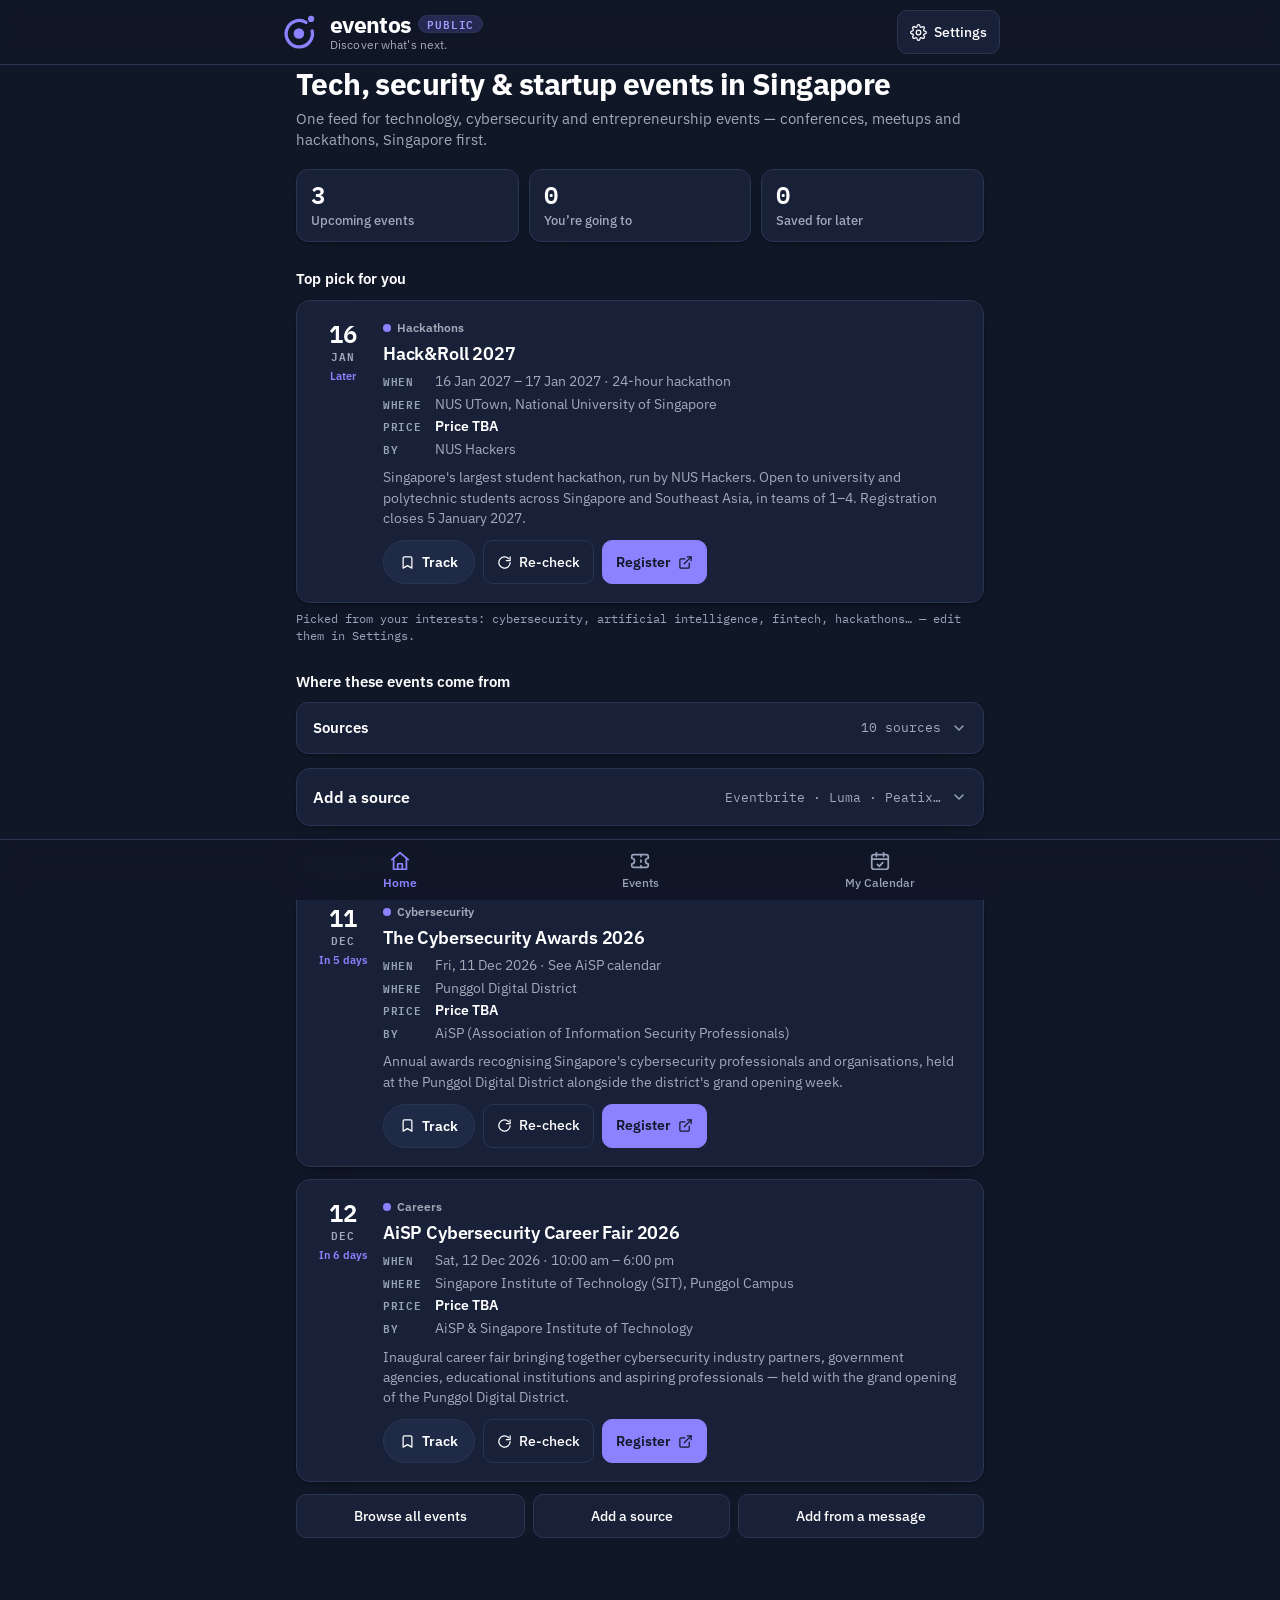
==== commit 655d3479: "Public tool: Add a source panel is collapsible" ====
--- a/feed.html
+++ b/feed.html
@@ -130,6 +130,24 @@
       .sources-card.open .sources-head .chev { transform: rotate(180deg); }
       .sources-body { display: none; border-top: 1px solid var(--line); padding: 6px 16px 14px; }
       .sources-card.open .sources-body { display: block; }
+
+      /* ---------- Add a source (collapsible) ---------- */
+      .add-source-card { background: var(--surface); border: 1px solid var(--line); border-radius: 14px; box-shadow: var(--shadow); overflow: hidden; margin-top: 14px; }
+      .add-source-head {
+        width: 100%; display: flex; align-items: center; gap: 10px; text-align: left;
+        background: none; border: 0; padding: 14px 16px; cursor: pointer; min-height: 56px;
+      }
+      .add-source-head .t { font-weight: 600; font-size: 15.5px; white-space: nowrap; }
+      .add-source-head .s { color: var(--ink-2); font-size: 12.5px; margin-left: auto; font-family: "IBM Plex Mono", monospace; white-space: normal; overflow-wrap: break-word; text-align: right; min-width: 0; }
+      .add-source-head .chev { transition: transform 0.18s ease; color: var(--ink-3); display: inline-flex; flex: none; }
+      .add-source-head .chev svg { width: 16px; height: 16px; }
+      .add-source-card.open .add-source-head .chev { transform: rotate(180deg); }
+      .add-source-body { display: none; border-top: 1px solid var(--line); padding: 18px 16px; }
+      .add-source-card.open .add-source-body { display: block; }
+      .add-source-body h2 { font-size: 17px; margin: 0 0 6px; font-weight: 600; letter-spacing: -0.01em; }
+      .add-source-body p { font-size: 14px; color: var(--ink-2); margin: 0 0 12px; }
+      .add-source-body label.f-label { display: block; font-size: 13px; font-weight: 600; margin: 14px 0 6px; }
+      .add-source-body label.f-label:first-of-type { margin-top: 4px; }
       .source-row { display: flex; justify-content: space-between; gap: 4px 12px; padding: 9px 0; border-bottom: 1px dashed var(--line); font-size: 14.5px; flex-wrap: wrap; align-items: baseline; }
       .source-row:last-child { border-bottom: 0; }
       .source-row .what { color: var(--ink-2); font-size: 13px; text-align: right; overflow-wrap: break-word; min-width: 0; }
@@ -423,25 +441,31 @@
           <div class="sources-body" id="sources-body"></div>
         </div>
 
-        <h2 class="section-title" id="add-source-anchor">Add a source</h2>
-        <div class="panel" id="add-source-panel">
-          <h2>Point EventOS at a whole platform</h2>
-          <p>Paste a source link — a platform or directory like Eventbrite, Luma or Peatix, a venue&rsquo;s events page, or an organiser&rsquo;s listing page. Not a single event: a place that publishes events. EventOS checks it against the source guidelines first, then your Gemini key reads it and pulls its current events into your feed. The source stays watched below, and <strong>Refresh sources</strong> scans your watched sources again for new events.</p>
-          <div class="guidelines"><strong>Before a source is accepted:</strong> it must be readable without logging in, its link must lead to listings or sign-up (not news coverage), and a per-event page with no way to register does not count as existing. Login-walled platforms (LinkedIn, Instagram) and news round-ups are rejected, with the failed rule shown.</div>
-          <label class="f-label" for="source-url-input">Source link</label>
-          <input type="text" id="source-url-input" placeholder="e.g. https://www.eventbrite.com/d/singapore--singapore/events/" autocomplete="off" autocapitalize="off" spellcheck="false" inputmode="url" />
-          <label class="f-label" for="source-name-input">Name it (optional)</label>
-          <input type="text" id="source-name-input" placeholder="e.g. Eventbrite Singapore" maxlength="60" autocomplete="off" />
-          <div class="btn-row">
-            <button class="btn primary" type="button" id="source-check-btn">Check &amp; add source</button>
-            <button class="btn" type="button" id="source-refresh-btn">Refresh sources</button>
+        <div class="add-source-card" id="add-source-panel">
+          <button class="add-source-head" type="button" id="add-source-toggle" aria-expanded="false" aria-controls="add-source-body">
+            <span class="t" id="add-source-anchor">Add a source</span>
+            <span class="s" id="add-source-summary">Eventbrite · Luma · Peatix…</span>
+            <span class="chev" aria-hidden="true"><svg viewBox="0 0 24 24" fill="none" stroke="currentColor" stroke-width="2.2" stroke-linecap="round" stroke-linejoin="round" aria-hidden="true"><path d="m6 9 6 6 6-6"/></svg></span>
+          </button>
+          <div class="add-source-body" id="add-source-body">
+            <h2>Point EventOS at a whole platform</h2>
+            <p>Paste a source link — a platform or directory like Eventbrite, Luma or Peatix, a venue&rsquo;s events page, or an organiser&rsquo;s listing page. Not a single event: a place that publishes events. EventOS checks it against the source guidelines first, then your Gemini key reads it and pulls its current events into your feed. The source stays watched below, and <strong>Refresh sources</strong> scans your watched sources again for new events.</p>
+            <div class="guidelines"><strong>Before a source is accepted:</strong> it must be readable without logging in, its link must lead to listings or sign-up (not news coverage), and a per-event page with no way to register does not count as existing. Login-walled platforms (LinkedIn, Instagram) and news round-ups are rejected, with the failed rule shown.</div>
+            <label class="f-label" for="source-url-input">Source link</label>
+            <input type="text" id="source-url-input" placeholder="e.g. https://www.eventbrite.com/d/singapore--singapore/events/" autocomplete="off" autocapitalize="off" spellcheck="false" inputmode="url" />
+            <label class="f-label" for="source-name-input">Name it (optional)</label>
+            <input type="text" id="source-name-input" placeholder="e.g. Eventbrite Singapore" maxlength="60" autocomplete="off" />
+            <div class="btn-row">
+              <button class="btn primary" type="button" id="source-check-btn">Check &amp; add source</button>
+              <button class="btn" type="button" id="source-refresh-btn">Refresh sources</button>
+            </div>
+            <div class="status-line" id="source-status" role="status"></div>
+            <div id="source-gate-result"></div>
+            <h3 style="font-size:15px;margin:18px 0 6px;">Your watched sources</h3>
+            <p style="margin-bottom:6px;">These live in this browser, alongside your key. Refreshing this page keeps them; refreshing the sources below is what brings in new events.</p>
+            <div id="custom-sources-list"></div>
+            <p class="fineprint">How it works on this public page: there is no EventOS server scanning in the background. Mining and refreshing happen in your browser, using your key, when you tap Check &amp; add or Refresh — that is the honest limit of a static page. Your private feed is the one with the automatic daily scan.</p>
           </div>
-          <div class="status-line" id="source-status" role="status"></div>
-          <div id="source-gate-result"></div>
-          <h3 style="font-size:15px;margin:18px 0 6px;">Your watched sources</h3>
-          <p style="margin-bottom:6px;">These live in this browser, alongside your key. Refreshing this page keeps them; refreshing the sources below is what brings in new events.</p>
-          <div id="custom-sources-list"></div>
-          <p class="fineprint">How it works on this public page: there is no EventOS server scanning in the background. Mining and refreshing happen in your browser, using your key, when you tap Check &amp; add or Refresh — that is the honest limit of a static page. Your private feed is the one with the automatic daily scan.</p>
         </div>
 
         <h2 class="section-title">Coming up next</h2>
@@ -773,6 +797,7 @@
         added: [],        // events extracted by this visitor, this session
         customSources: [], // visitor-added sources: {name, url, verdict, addedAt, lastChecked, found}
         sourcesOpen: false,
+        addSourceOpen: false,
         archivedOpen: false,
         openTrackFor: null
       };
@@ -1247,6 +1272,12 @@
         }
         $("sources-card").classList.toggle("open", state.sourcesOpen);
         $("sources-toggle").setAttribute("aria-expanded", state.sourcesOpen ? "true" : "false");
+        var asc = $("add-source-panel");
+        if (asc) asc.classList.toggle("open", state.addSourceOpen);
+        var ast = $("add-source-toggle");
+        if (ast) ast.setAttribute("aria-expanded", state.addSourceOpen ? "true" : "false");
+        var ass = $("add-source-summary");
+        if (ass) ass.textContent = state.customSources.length ? state.customSources.length + " watched · tap to manage" : "Eventbrite · Luma · Peatix…";
         renderCustomSourcesList();
       }
 
@@ -1718,6 +1749,7 @@
         m.appendChild(b);
       }
       function addSourceFlow() {
+        state.addSourceOpen = true;
         var rawUrl = ($("source-url-input").value || "").trim();
         var href = safeUrl(rawUrl);
         if (!rawUrl) { sourceMsg("Paste a source link first — a platform or listing page, like Eventbrite's Singapore events page.", "bad"); return; }
@@ -1745,6 +1777,7 @@
         }).then(function () { btn.disabled = false; });
       }
       function refreshSourcesFlow() {
+        state.addSourceOpen = true;
         if (!state.customSources.length) { sourceMsg("No sources added by you yet — add a platform above first. The built-in starter list is a fixed snapshot and does not refresh on this public page.", "bad"); return; }
         var key = getKey();
         if (!key) { needKeyPrompt("Refreshing needs your Gemini key — it does the reading on each source."); return; }
@@ -1823,7 +1856,7 @@
           b.addEventListener("click", function () {
             var g = b.getAttribute("data-goto");
             if (g === "saved") { state.tab = "saved"; syncTabs(); showView("events", true); }
-            else if (g === "add-source") { showView("home", false); var sp = $("add-source-panel"); if (sp) sp.scrollIntoView({ behavior: "smooth", block: "center" }); var si2 = $("source-url-input"); if (si2) si2.focus({ preventScroll: true }); }
+            else if (g === "add-source") { state.addSourceOpen = true; showView("home", false); var sp = $("add-source-panel"); if (sp) sp.scrollIntoView({ behavior: "smooth", block: "center" }); var si2 = $("source-url-input"); if (si2) si2.focus({ preventScroll: true }); }
             else if (g === "add") { showView("events", true); var p = $("add-panel"); if (p) p.scrollIntoView({ behavior: "smooth", block: "center" }); }
             else showView(g, true);
           });
@@ -1889,9 +1922,12 @@
           renderEvents(); si.focus();
         });
 
-        // Sources + Archived toggles
+        // Sources + Add a source + Archived toggles
         $("sources-toggle").addEventListener("click", function () {
           state.sourcesOpen = !state.sourcesOpen; renderHome();
+        });
+        $("add-source-toggle").addEventListener("click", function () {
+          state.addSourceOpen = !state.addSourceOpen; renderHome();
         });
         $("arch-toggle").addEventListener("click", function () {
           state.archivedOpen = !state.archivedOpen; renderEvents();
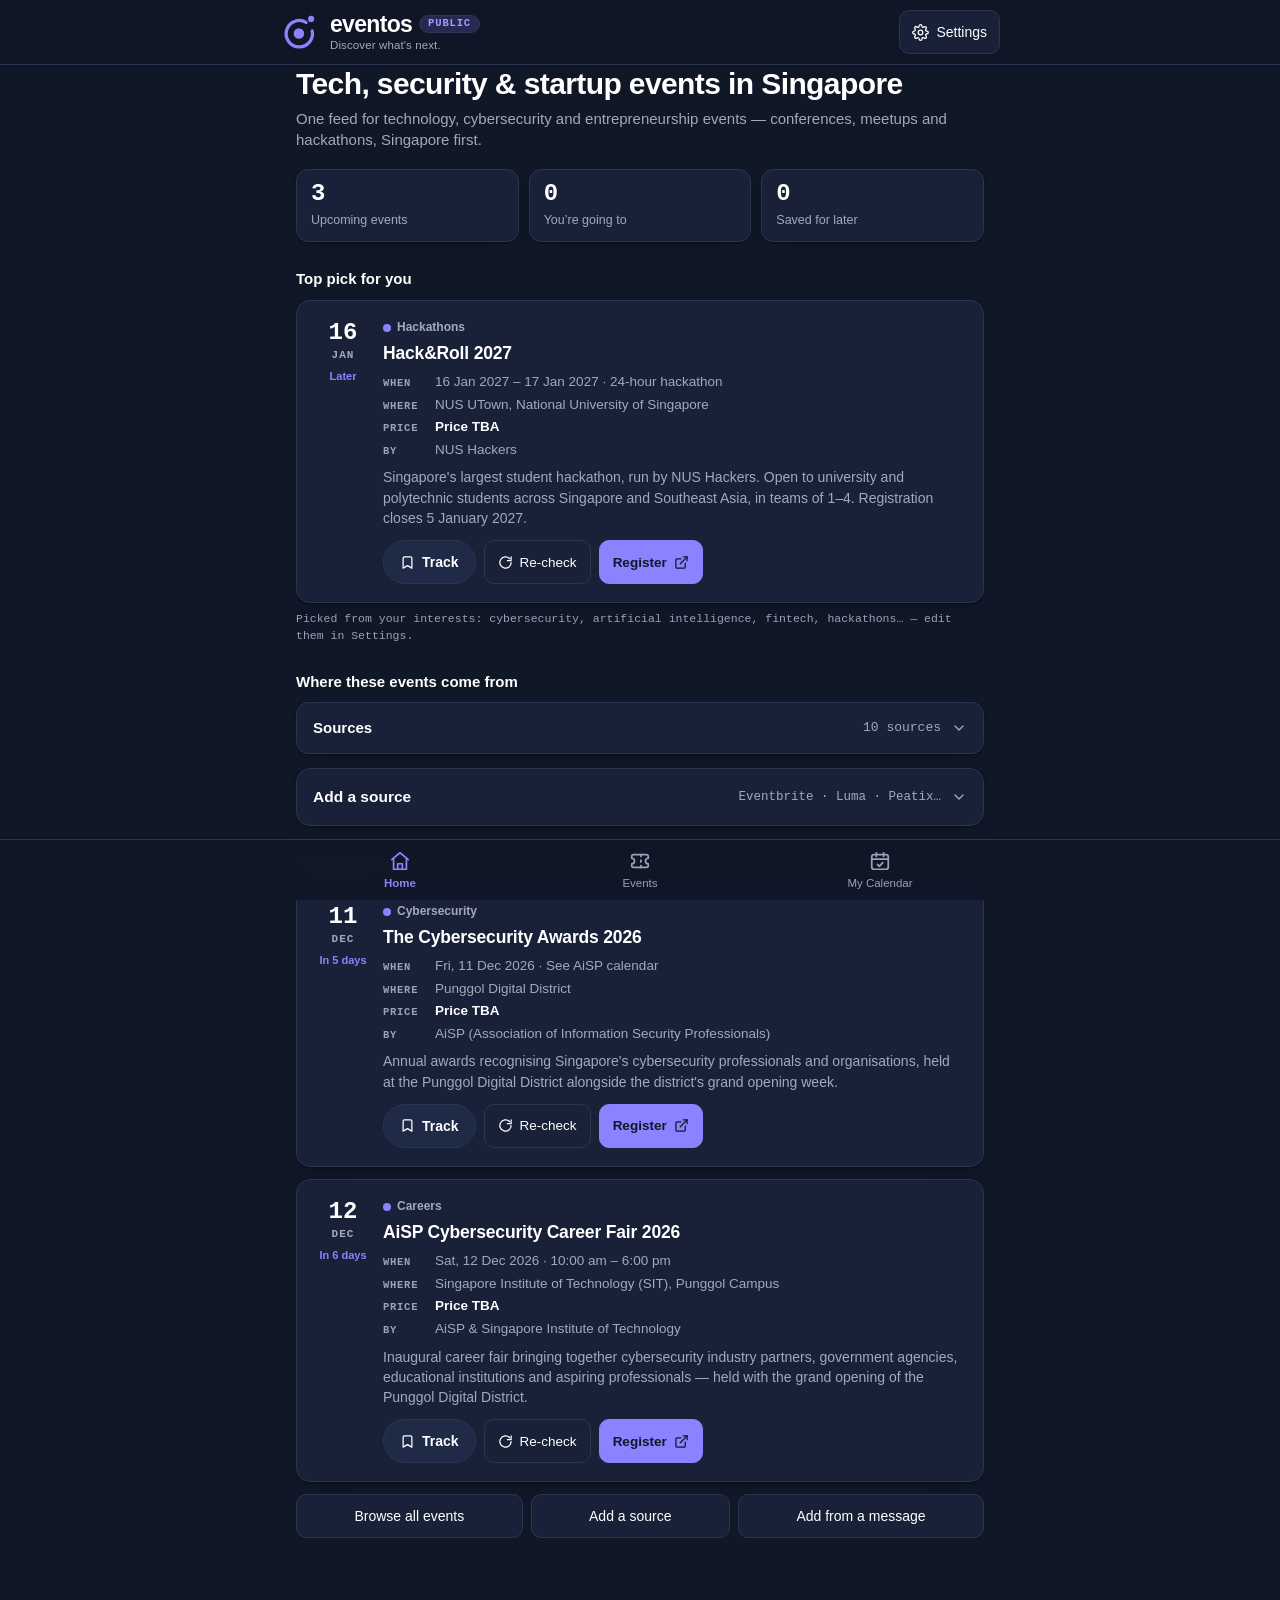
==== commit 61b2b692: "Public tool: OWASP Top 10:2025 hardening (CSP, no-referrer, key validation, fetch timeouts)" ====
--- a/feed.html
+++ b/feed.html
@@ -2,6 +2,14 @@
 <html lang="en">
   <head>
     <meta charset="utf-8" />
+    <!-- Content Security Policy (OWASP A02/A05 defence in depth): nothing
+         loads by default; the page's one inline script is pinned by its
+         SHA-256 hash, so any other injected or tampered script is refused;
+         styles are this page's own plus Google Fonts; network calls may go
+         only to web addresses (the Gemini API and the sources a visitor
+         adds); no plugins, no form posts, no base-tag hijacking. -->
+    <meta http-equiv="Content-Security-Policy" content="default-src 'none'; script-src 'sha256-IyddGkMgEU9bkffu1j0YQX/9gUSayNTJfUa8qjjH/LE='; style-src 'unsafe-inline' https://fonts.googleapis.com; font-src https://fonts.gstatic.com; img-src data:; connect-src https: http:; base-uri 'none'; form-action 'none'" />
+    <meta name="referrer" content="no-referrer" />
     <meta name="viewport" content="width=device-width, initial-scale=1, viewport-fit=cover" />
     <meta name="color-scheme" content="dark" />
     <link rel="icon" href="data:," />
@@ -190,7 +198,7 @@
         cursor: pointer; min-height: 44px; display: inline-flex; align-items: center; gap: 7px;
         white-space: nowrap;
       }
-      .chip .dot { width: 8px; height: 8px; border-radius: 999px; background: var(--ink-3); flex: none; }
+      .chip .dot { width: 8px; height: 8px; border-radius: 999px; background: var(--dot, var(--ink-3)); flex: none; }
       .chip[aria-pressed="true"] { background: var(--accent); color: var(--on-accent); border-color: var(--accent); font-weight: 600; }
       .chip[aria-pressed="true"] .dot { background: var(--on-accent); }
 
@@ -1340,6 +1348,13 @@
       var MODEL = "gemini-2.5-flash";
       var API_BASE = "https://generativelanguage.googleapis.com/v1beta/models/" + MODEL + ":generateContent";
 
+      // A Gemini key is one plain token: letters, digits, dash, underscore.
+      // Anything else (spaces, pasted prose, markup, control characters) is
+      // rejected before the key is stored or sent, so a bad paste can never
+      // smuggle extra headers or break out of the request.
+      function validKeyFormat(k) {
+        return typeof k === "string" && /^[A-Za-z0-9_-]{20,120}$/.test(k);
+      }
       function getKey() {
         try { return window.localStorage.getItem(KEY_STORE) || ""; } catch (e) { return ""; }
       }
@@ -1412,10 +1427,18 @@
       function geminiCall(key, parts, jsonMode) {
         var body = { contents: [{ role: "user", parts: parts }] };
         if (jsonMode) body.generationConfig = { responseMimeType: "application/json", temperature: 0.1 };
+        // The key travels in a header (never in the URL), no cookies are
+        // attached, no referrer is leaked, and the call aborts after 30s so
+        // a hung request can't wedge the UI.
+        var ctrl = ("AbortController" in window) ? new AbortController() : null;
+        var to = setTimeout(function () { if (ctrl) ctrl.abort(); }, 30000);
         return fetch(API_BASE, {
           method: "POST",
           headers: { "Content-Type": "application/json", "x-goog-api-key": key },
-          body: JSON.stringify(body)
+          body: JSON.stringify(body),
+          signal: ctrl ? ctrl.signal : undefined,
+          credentials: "omit",
+          referrerPolicy: "no-referrer"
         }).then(function (res) {
           return res.json().catch(function () { return {}; }).then(function (data) {
             if (!res.ok) {
@@ -1426,7 +1449,7 @@
             }
             return data;
           });
-        });
+        }).then(function (r) { clearTimeout(to); return r; }, function (e) { clearTimeout(to); throw e; });
       }
       function geminiText(data) {
         try {
@@ -1690,7 +1713,7 @@
           "Use each event's own sign-up / detail link for url when the page gives one, otherwise use the source URL. Use null for anything not stated. Do not invent dates, prices, venues or links. Prefer Singapore events."
         ].join("\n");
         var body = { contents: [{ role: "user", parts: [{ text: prompt }] }], tools: [{ urlContext: {} }], generationConfig: { temperature: 0.1 } };
-        return fetch(API_BASE, { method: "POST", headers: { "Content-Type": "application/json", "x-goog-api-key": key }, body: JSON.stringify(body) })
+        return fetch(API_BASE, { method: "POST", headers: { "Content-Type": "application/json", "x-goog-api-key": key }, body: JSON.stringify(body), credentials: "omit", referrerPolicy: "no-referrer" })
           .then(function (res) {
             return res.json().catch(function () { return {}; }).then(function (data) {
               if (!res.ok) { var err = new Error((data && data.error && data.error.message) || ("Google returned HTTP " + res.status)); err.status = res.status; throw err; }
@@ -1712,7 +1735,7 @@
         // this with CORS, in which case Gemini's URL reader is the fallback.
         var ctrl = ("AbortController" in window) ? new AbortController() : null;
         var to = setTimeout(function () { if (ctrl) ctrl.abort(); }, 8000);
-        return fetch(src.url, { signal: ctrl ? ctrl.signal : undefined, credentials: "omit" })
+        return fetch(src.url, { signal: ctrl ? ctrl.signal : undefined, credentials: "omit", referrerPolicy: "no-referrer" })
           .then(function (res) { if (!res.ok) throw new Error("http"); return res.text(); })
           .then(function (html) {
             clearTimeout(to);
@@ -1871,7 +1894,7 @@
           b.setAttribute("data-cat", c);
           if (c !== "All") {
             var d = el("span", "dot");
-            d.style.background = CAT_COLORS[c] || "var(--ink-3)";
+            d.style.setProperty("--dot", CAT_COLORS[c] || "var(--ink-3)");
             b.appendChild(d);
           }
           b.appendChild(document.createTextNode(c));
@@ -1946,6 +1969,10 @@
 
         // Key slot
         renderKeyStatus();
+        $("key-input").addEventListener("input", function () {
+          var c = this.value.replace(/[\s\u0000-\u001f\u007f-\u009f]/g, "");
+          if (c !== this.value) this.value = c;
+        });
         $("key-toggle").addEventListener("click", function () {
           var inp = $("key-input");
           var show = inp.type === "password";
@@ -1956,6 +1983,7 @@
         $("key-save").addEventListener("click", function () {
           var v = $("key-input").value.trim();
           if (!v) { keyMsg("Paste a key first, then Save.", "bad"); return; }
+          if (!validKeyFormat(v)) { keyMsg("That doesn't look like a Gemini API key — the real key is one unbroken string of letters, numbers, dashes and underscores, with no spaces. Copy the whole key from AI Studio and try again.", "bad"); return; }
           setKey(v);
           $("key-input").value = "";
           $("key-input").type = "password";
@@ -1974,6 +2002,7 @@
           var typed = $("key-input").value.trim();
           var key = typed || getKey();
           if (!key) { keyMsg("No key to test — paste one above, or save one first.", "bad"); return; }
+          if (typed && !validKeyFormat(typed)) { keyMsg("That doesn't look like a Gemini API key — one unbroken string of letters, numbers, dashes and underscores, no spaces. Check the paste and try again.", "bad"); return; }
           var gate = rateGate();
           if (!gate.ok) { keyMsg(gate.msg, "bad"); return; }
           var btn = this;
